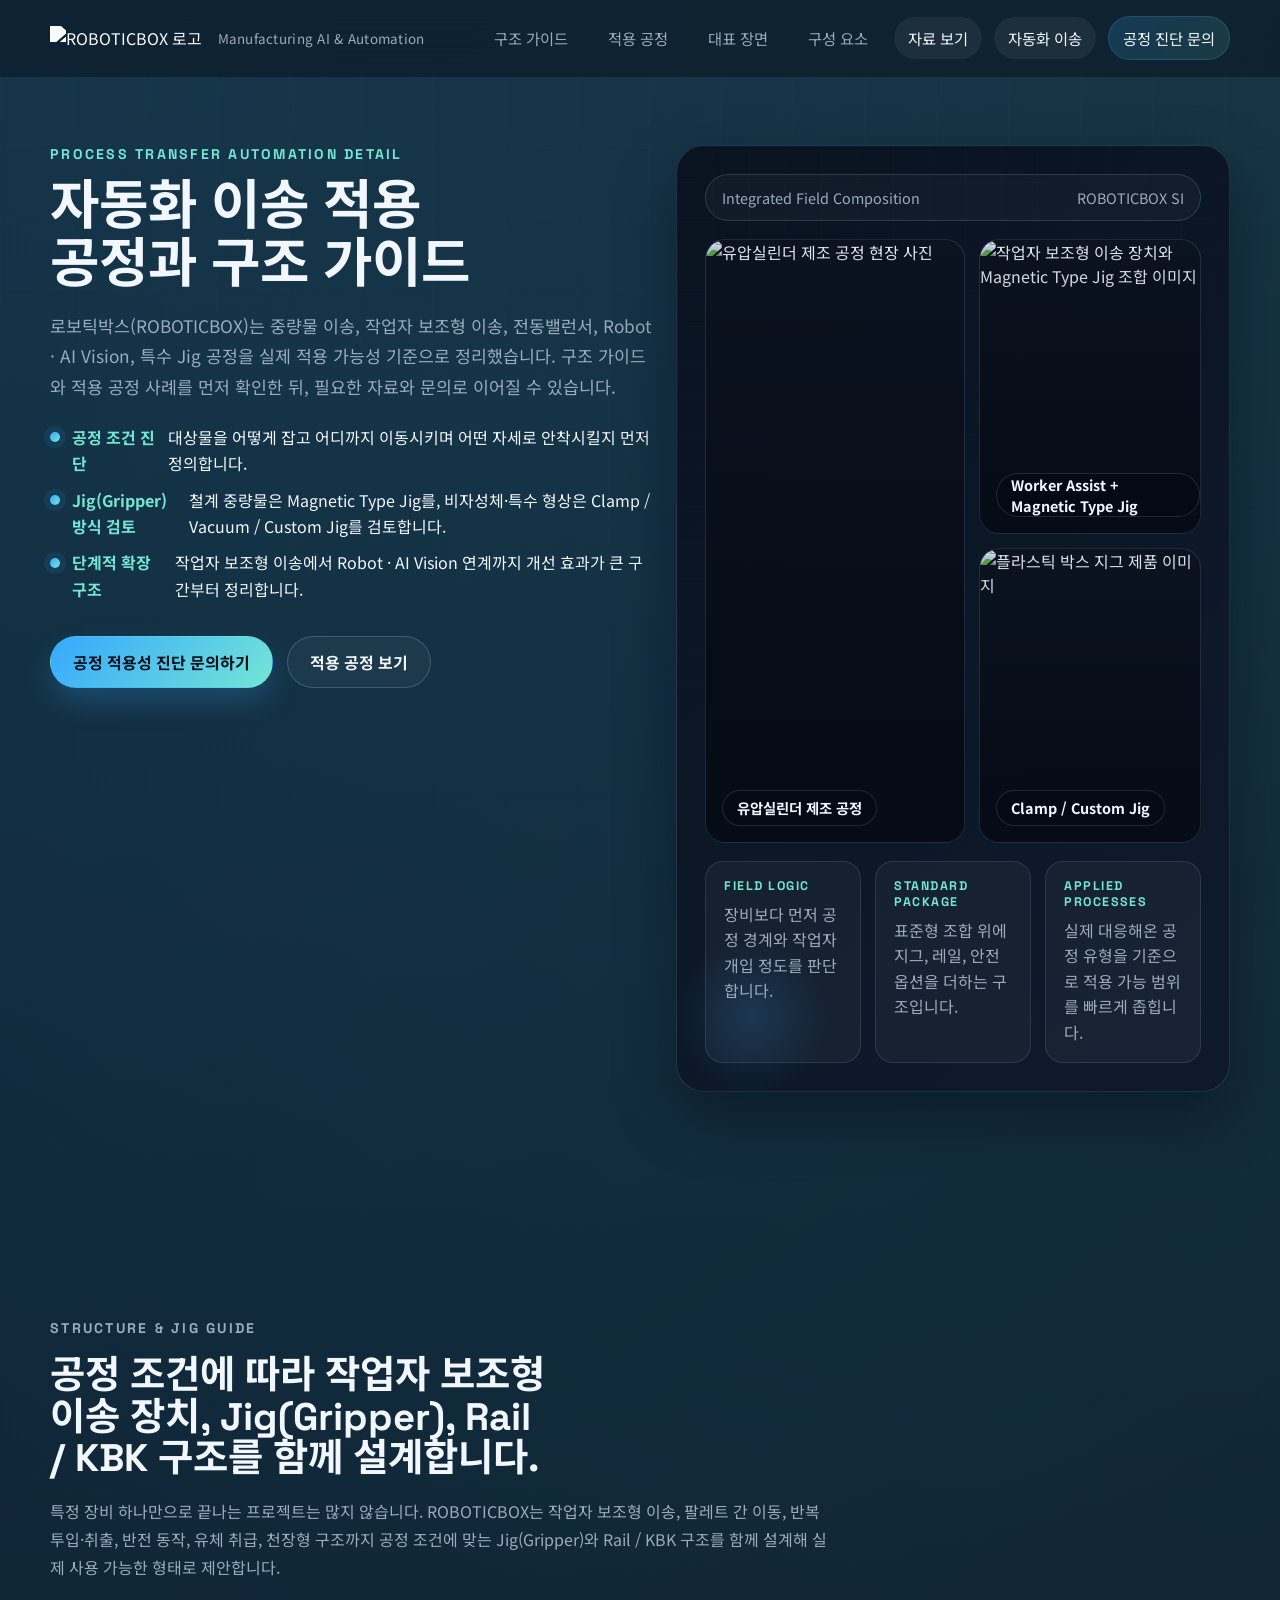
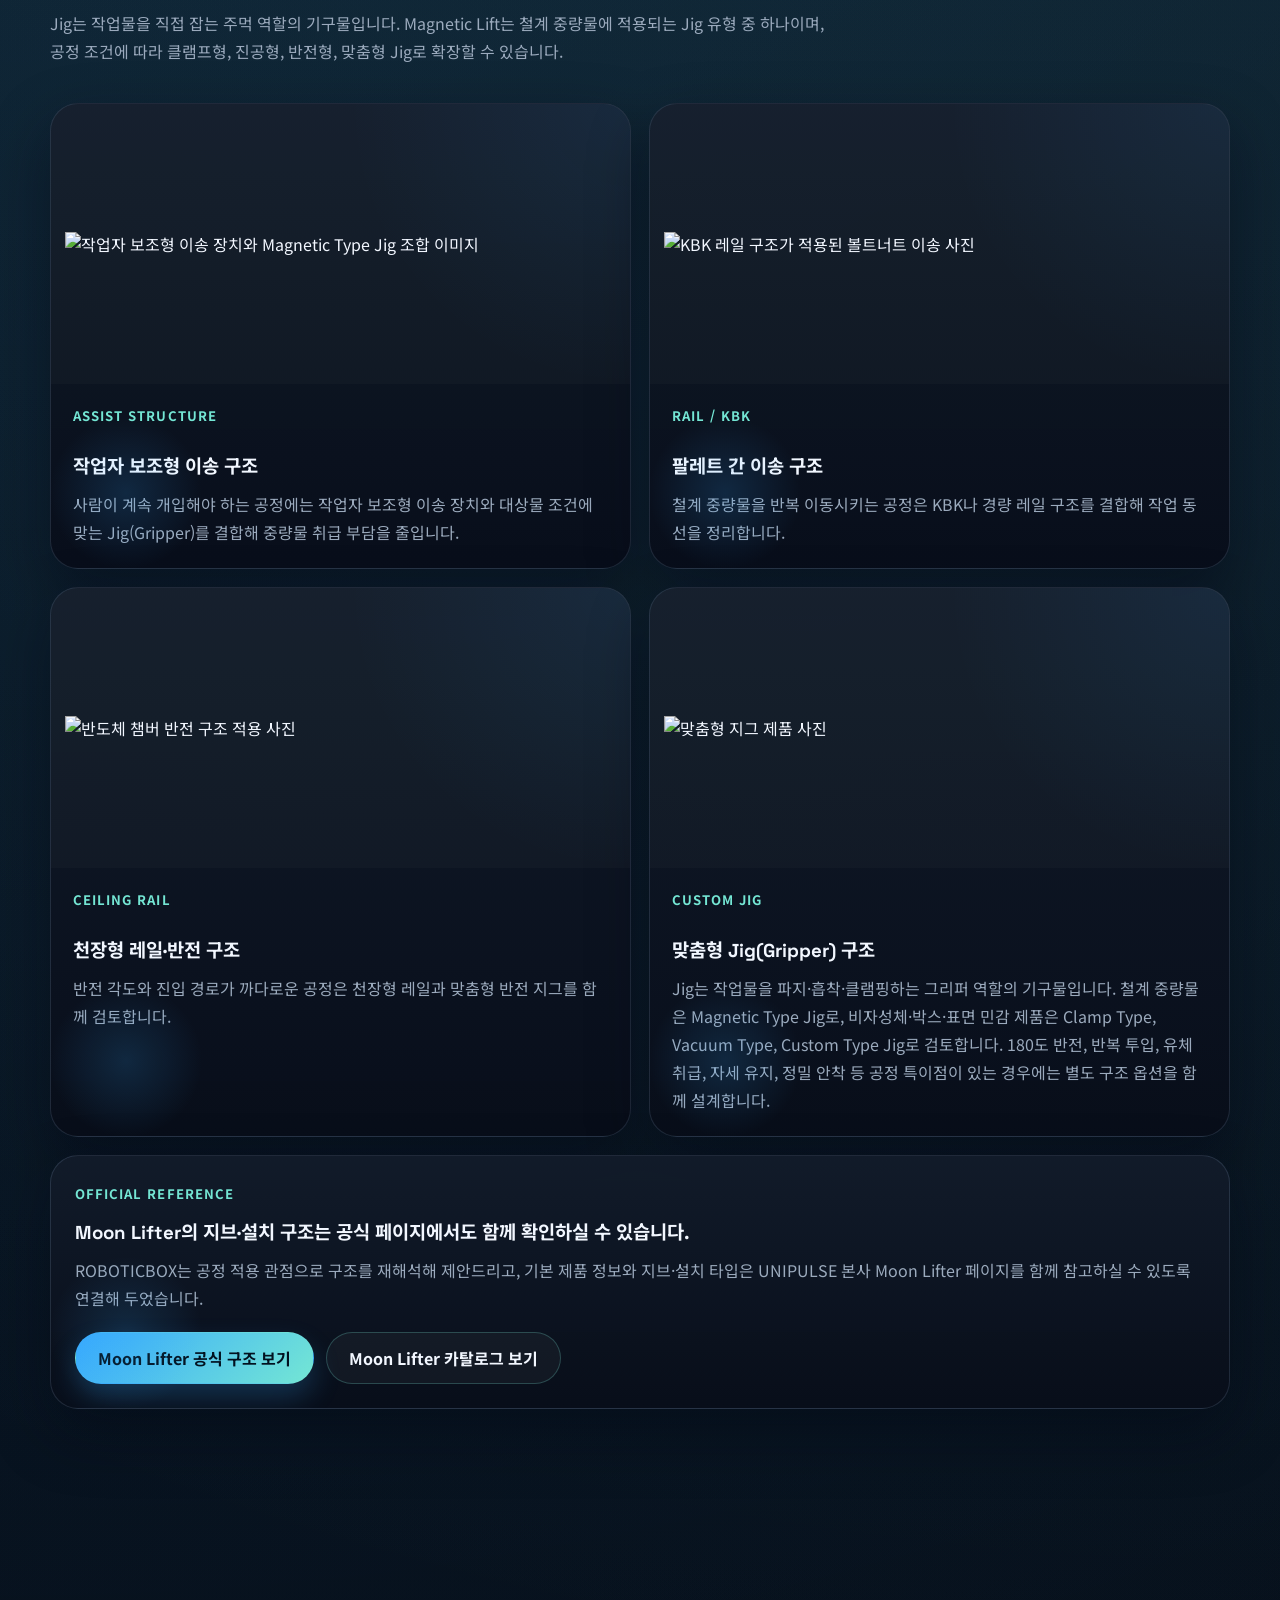
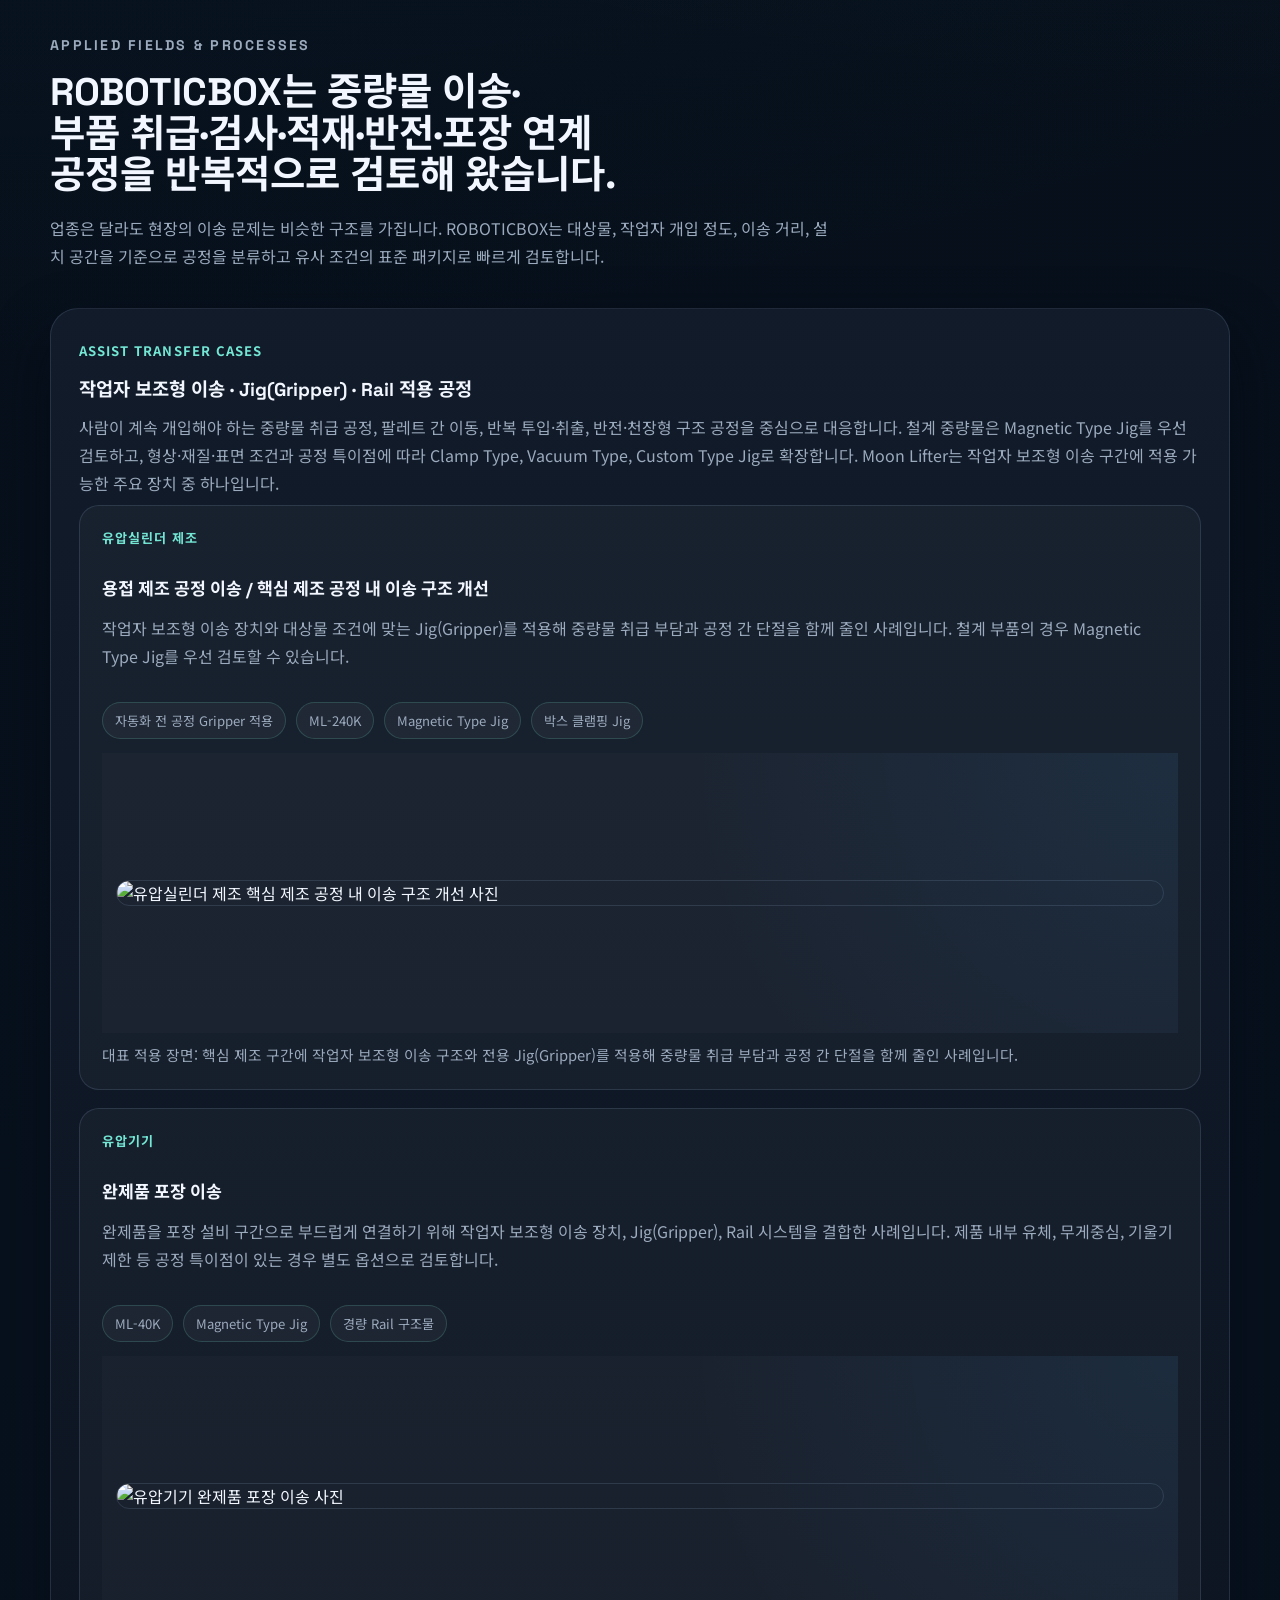
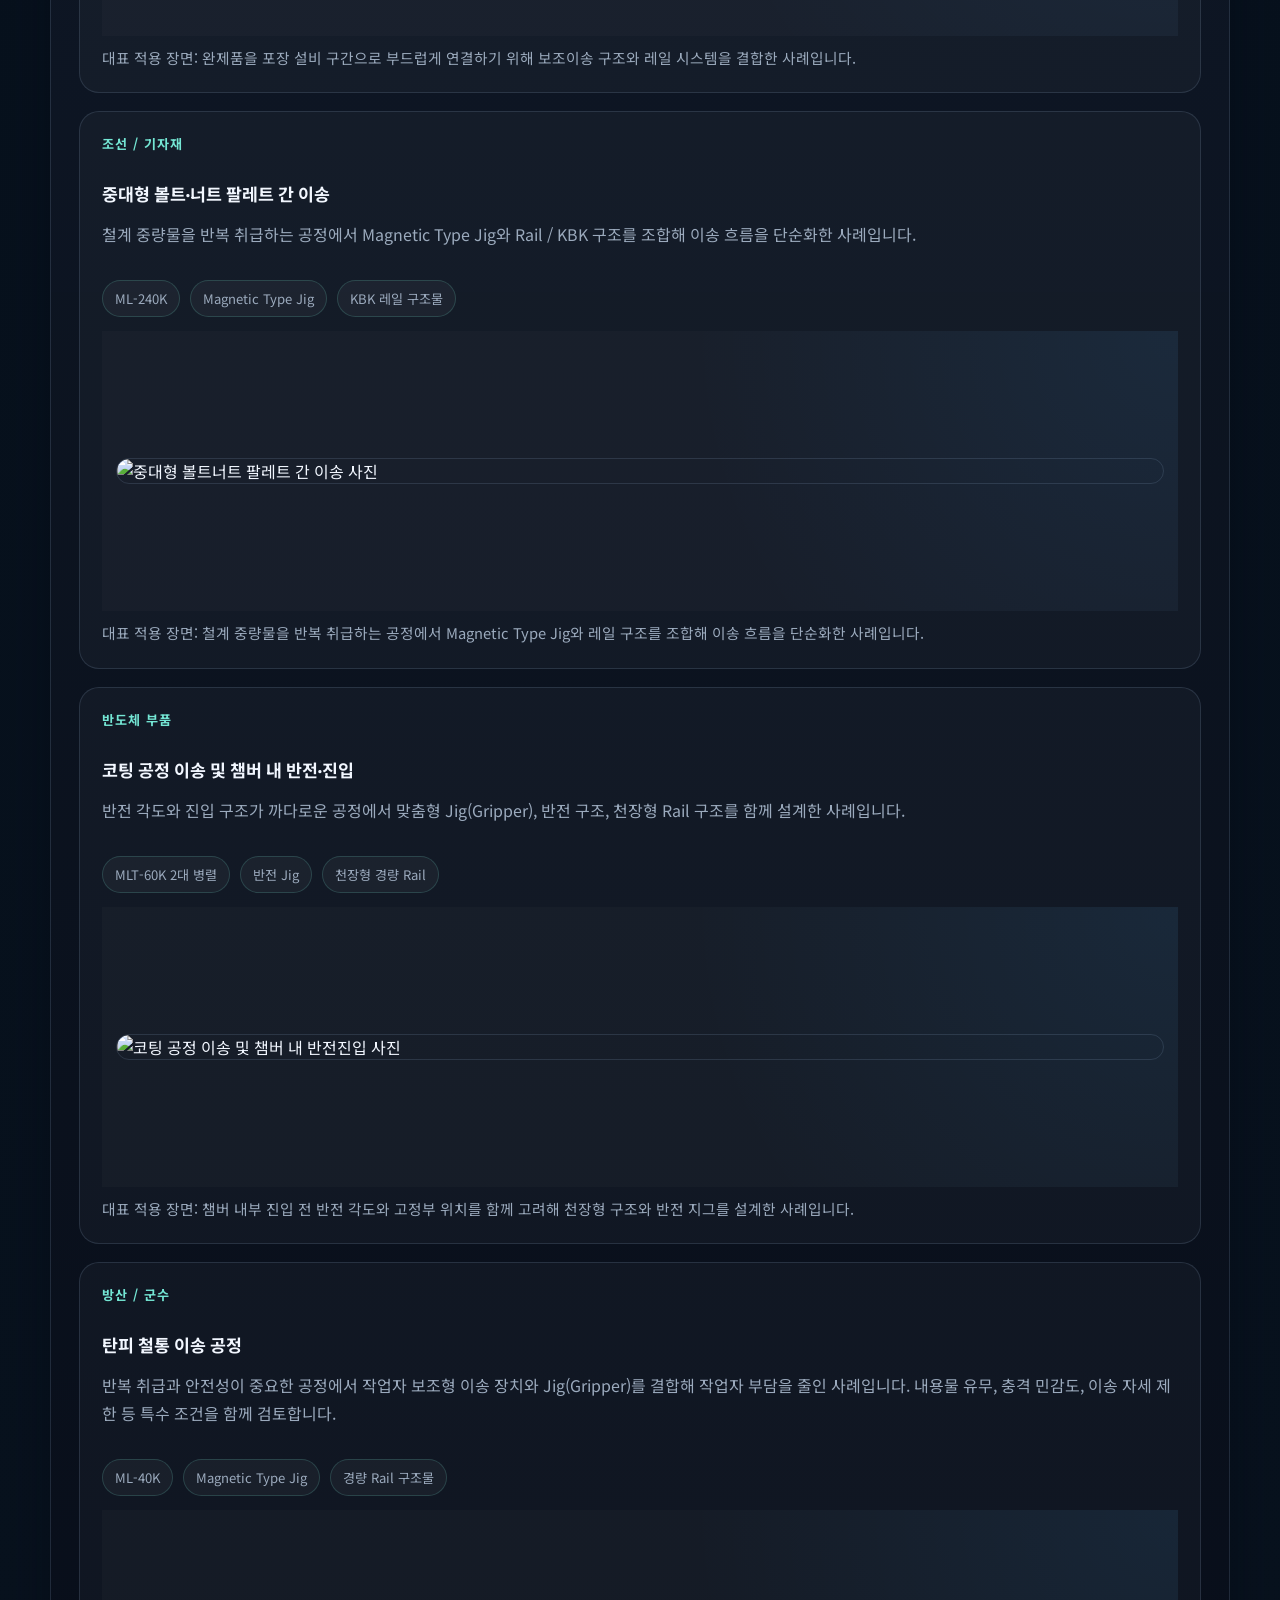
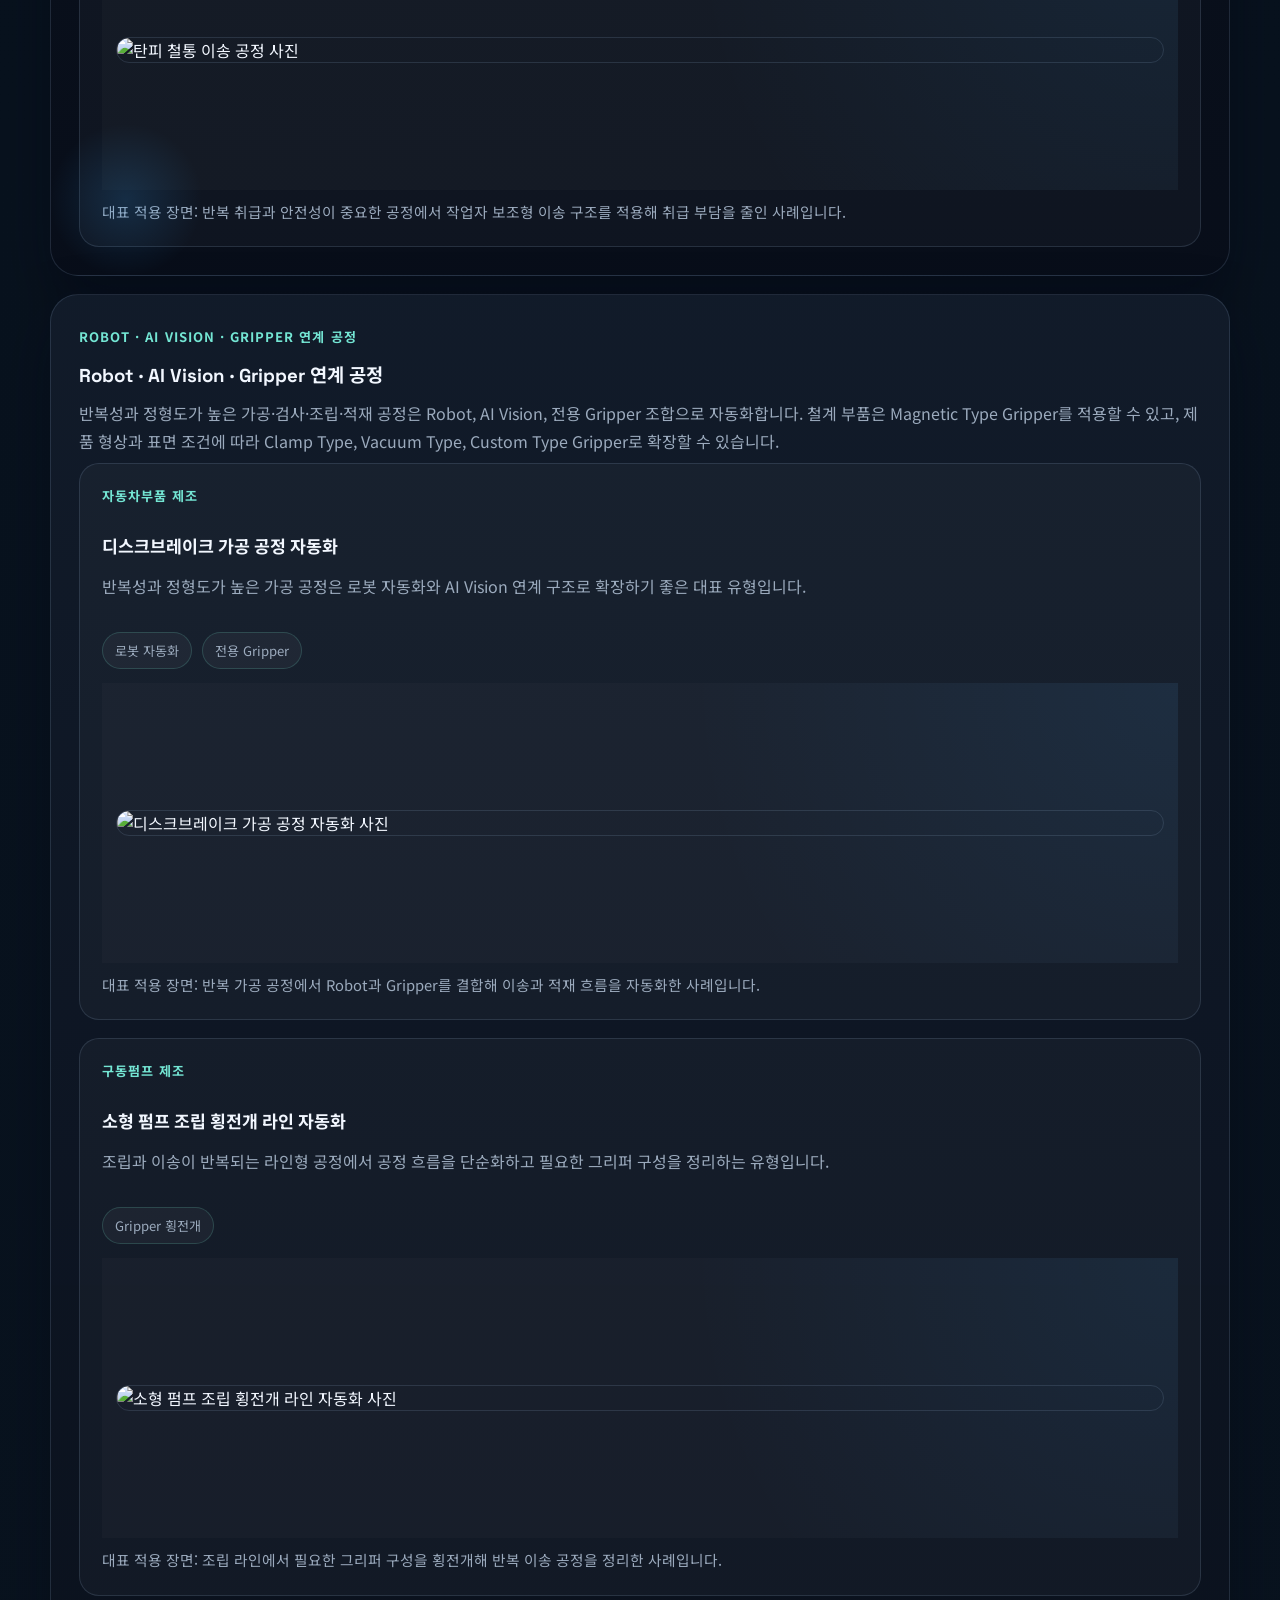
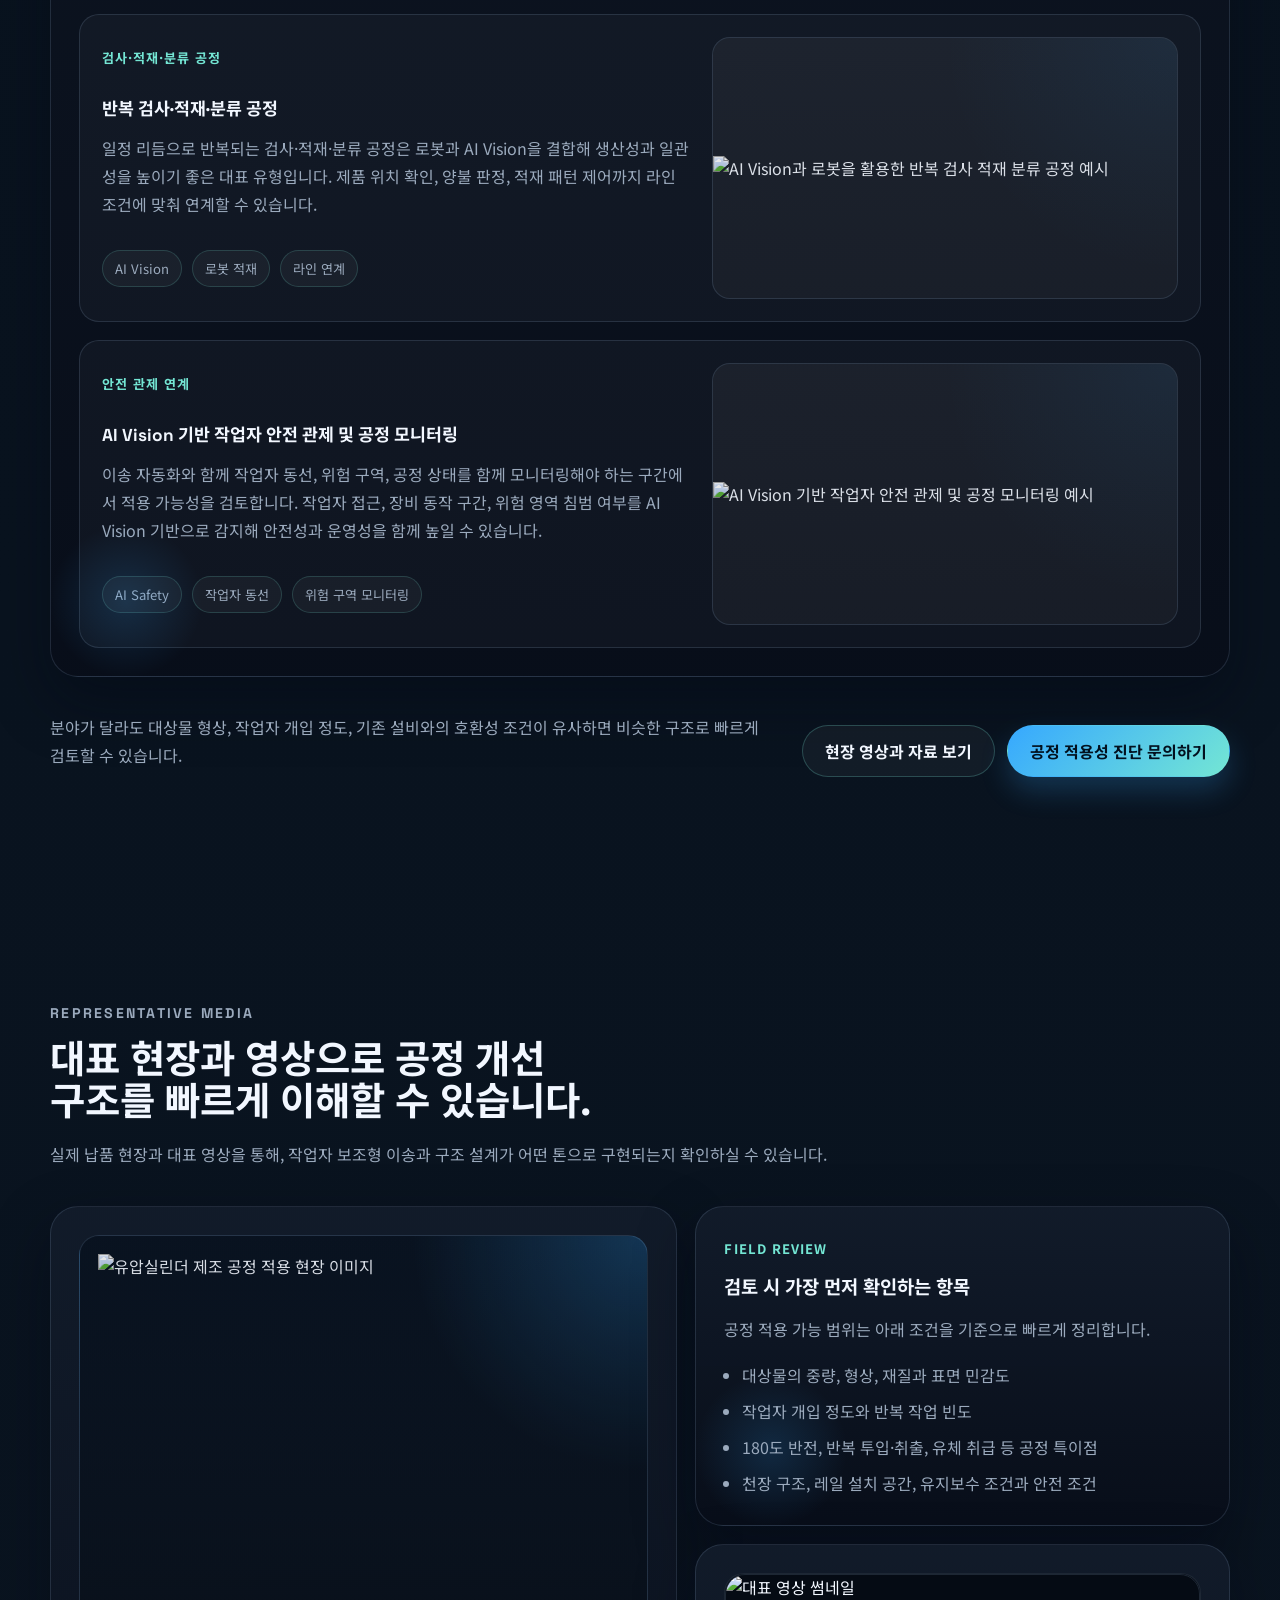
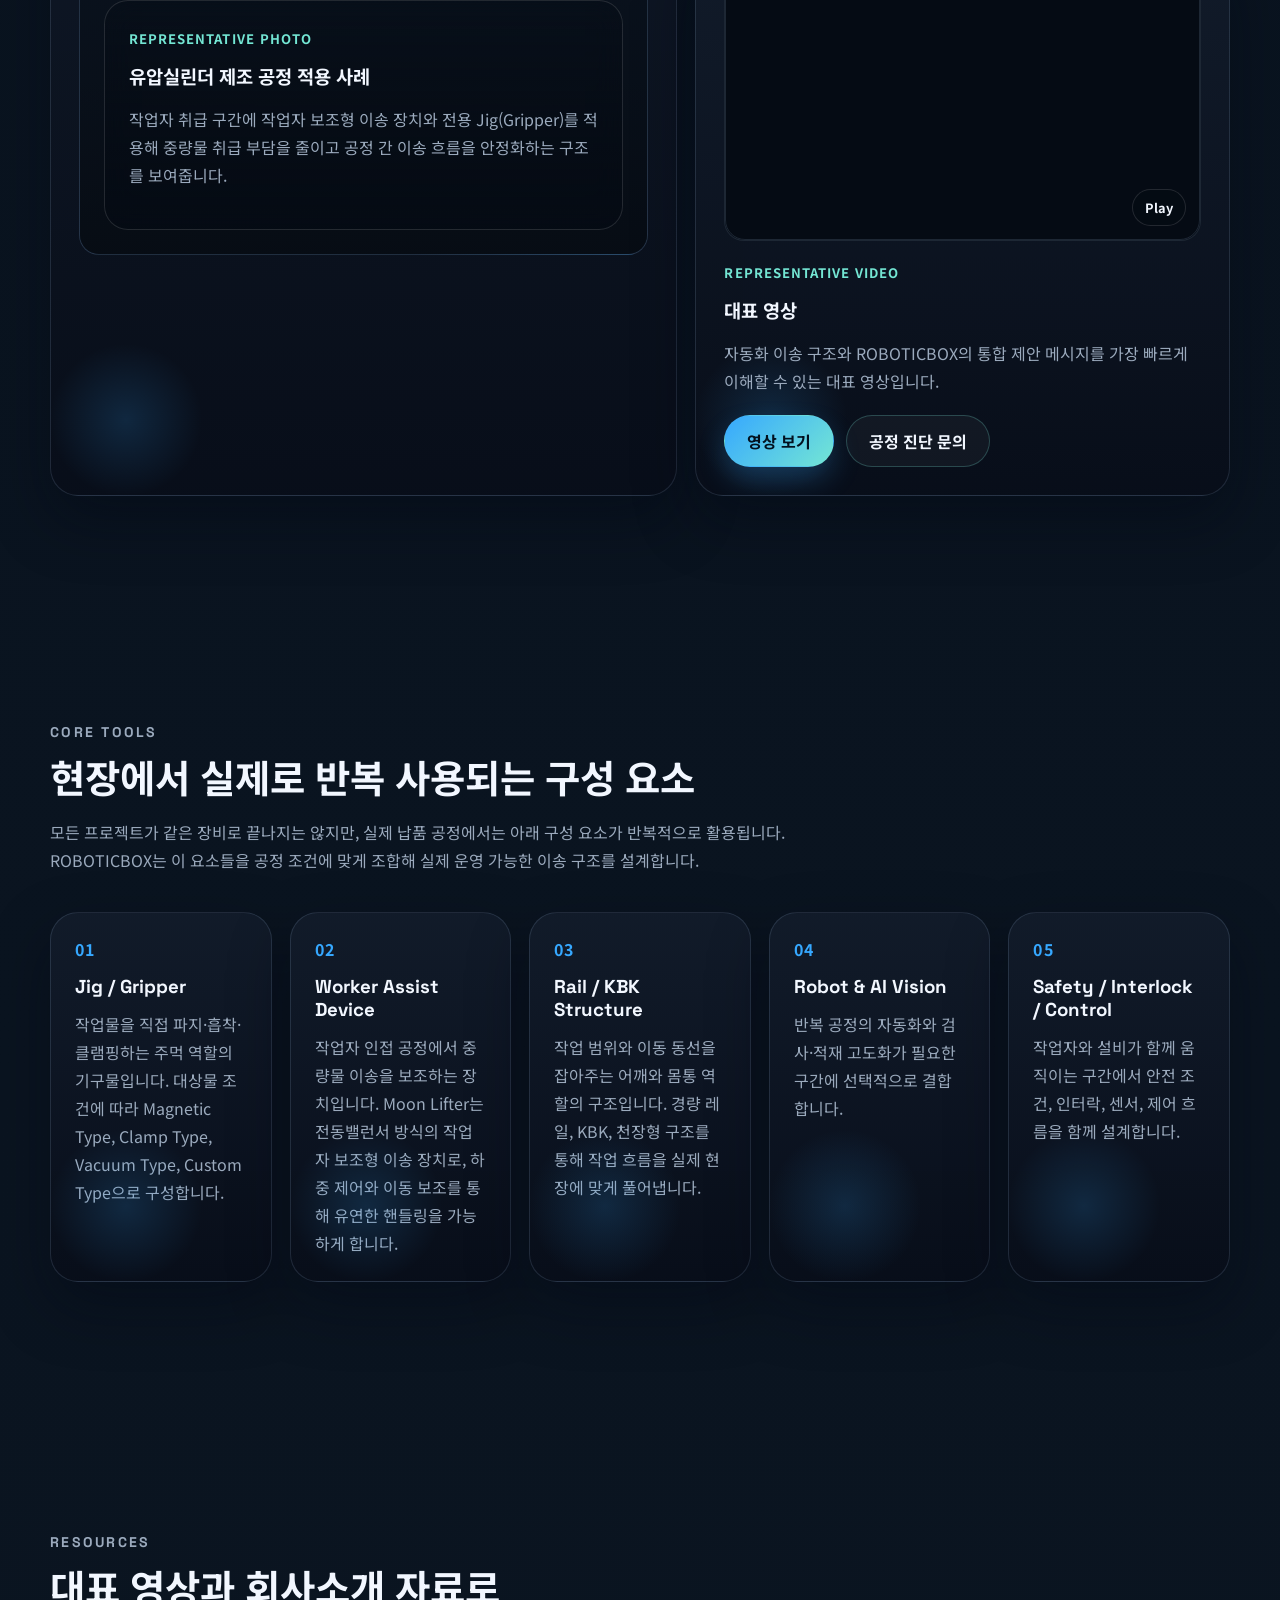
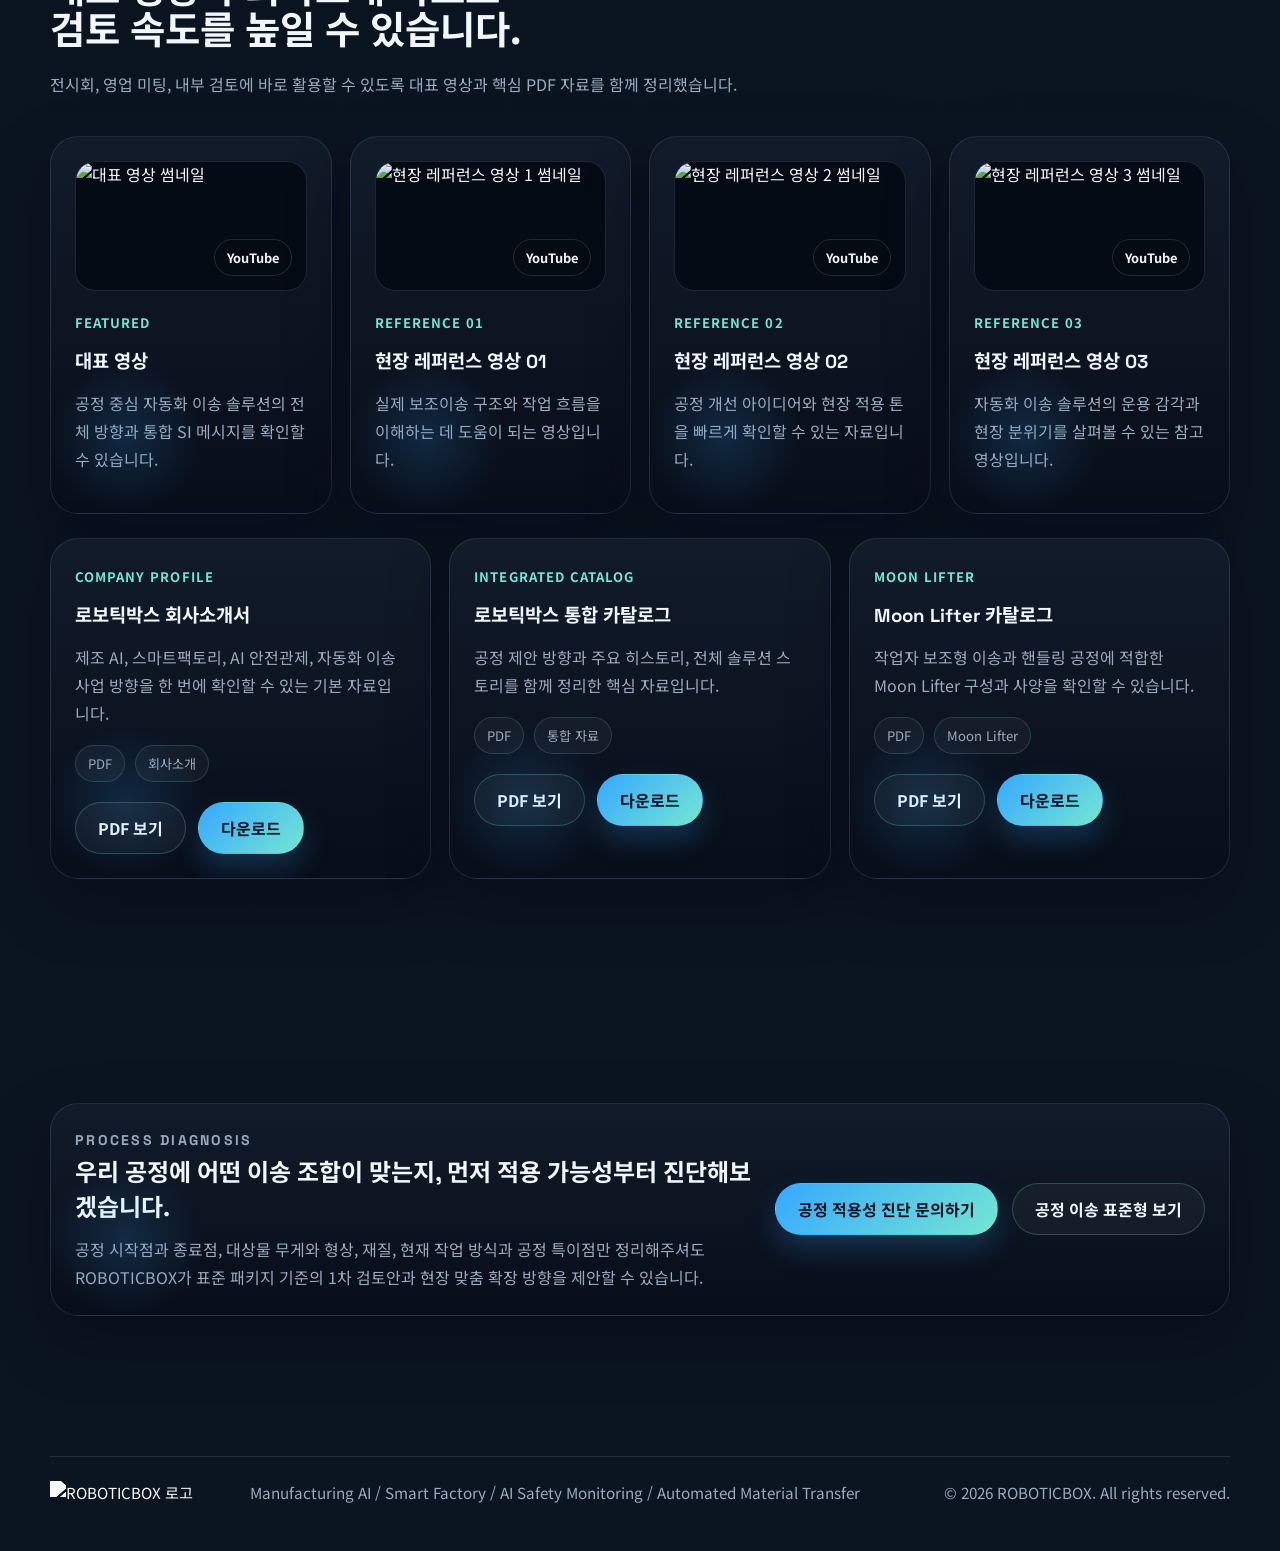
==== automation-logistics.html @ b83d1fc1 "Add files via upload" ====
﻿<!DOCTYPE html>
<html lang="ko">
<head>
  <meta charset="UTF-8">
  <meta name="viewport" content="width=device-width, initial-scale=1.0">
  <title>로보틱박스 자동화 이송 적용 공정 | 중량물 이송·전동밸런서·Jig</title>
  <meta
    name="description"
    content="중량물 취급, 포장 전후 이송, 팔레트 이동, 전동밸런서, Jig, Robot Vision 적용 공정을 정리했습니다."
  >
  <meta name="keywords" content="로보틱박스, ROBOTICBOX, 중량물 이송 자동화, 제조공정 이송 자동화, 작업자 보조형 이송, 전동밸런서, Moon Lifter, Jig, Gripper, Rail KBK, Robot Vision, 팔레트 이동, 포장 전후 이송">
  <meta name="robots" content="index,follow,max-image-preview:large">
  <meta name="naver-site-verification" content="4148f82d68b490d91d9e4d6e940d328bdb842723">
  <link rel="canonical" href="https://roboticbox-transfer.netlify.app/automation-logistics.html">
  <link rel="icon" href="assets/logos/roboticbox-logo.png" type="image/png">
  <link rel="apple-touch-icon" href="assets/logos/roboticbox-logo.png">
  <link rel="manifest" href="site.webmanifest">
  <meta property="og:locale" content="ko_KR">
  <meta property="og:type" content="article">
  <meta property="og:site_name" content="ROBOTICBOX">
  <meta property="og:title" content="로보틱박스 자동화 이송 적용 공정 | 중량물 이송·전동밸런서·Jig">
  <meta property="og:description" content="중량물 취급, 포장 전후 이송, 팔레트 이동, 전동밸런서, Jig, Robot Vision 적용 공정을 정리했습니다.">
  <meta property="og:url" content="https://roboticbox-transfer.netlify.app/automation-logistics.html">
  <meta property="og:image" content="https://roboticbox-transfer.netlify.app/assets/images/featured/wooyoung-hydraulic-5.jpg">
  <meta name="twitter:card" content="summary_large_image">
  <meta name="twitter:title" content="로보틱박스 자동화 이송 적용 공정 | 중량물 이송·전동밸런서·Jig">
  <meta name="twitter:description" content="중량물 취급, 포장 전후 이송, 팔레트 이동, 전동밸런서, Jig, Robot Vision 적용 공정을 정리했습니다.">
  <meta name="twitter:image" content="https://roboticbox-transfer.netlify.app/assets/images/featured/wooyoung-hydraulic-5.jpg">
  <script type="application/ld+json">
    {
      "@context": "https://schema.org",
      "@graph": [
        {
          "@type": "Organization",
          "@id": "https://roboticbox-transfer.netlify.app/#organization",
          "name": "ROBOTICBOX",
          "url": "https://roboticbox-transfer.netlify.app/",
          "logo": "https://roboticbox-transfer.netlify.app/assets/logos/roboticbox-logo.png"
        },
        {
          "@type": "Service",
          "@id": "https://roboticbox-transfer.netlify.app/automation-logistics.html#service",
          "name": "ROBOTICBOX 자동화 이송 솔루션",
          "serviceType": "제조공정 중량물·부품 이송 자동화 솔루션",
          "provider": {
            "@id": "https://roboticbox-transfer.netlify.app/#organization"
          },
          "areaServed": {
            "@type": "Country",
            "name": "Korea"
          },
          "description": "Jig(Gripper), 작업자 보조형 이송 장치, Rail / KBK, Robot, AI Vision을 공정 조건에 맞게 조합해 제조공정 이송 문제를 설계·구축하는 서비스"
        },
        {
          "@type": "WebPage",
          "@id": "https://roboticbox-transfer.netlify.app/automation-logistics.html#webpage",
          "url": "https://roboticbox-transfer.netlify.app/automation-logistics.html",
          "name": "제조공정 이송 자동화 솔루션 | ROBOTICBOX",
          "description": "공정 조건 검토, Jig/Gripper 구조 가이드, 적용 공정 사례, 자료를 확인할 수 있는 자동화 이송 솔루션 상세 페이지",
          "primaryImageOfPage": {
            "@type": "ImageObject",
            "url": "https://roboticbox-transfer.netlify.app/assets/images/featured/wooyoung-hydraulic-5.jpg"
          },
          "about": {
            "@id": "https://roboticbox-transfer.netlify.app/automation-logistics.html#service"
          },
          "inLanguage": "ko-KR"
        }
      ]
    }
  </script>
  <script>document.documentElement.classList.add('js-enabled');</script>
  <link rel="preconnect" href="https://fonts.googleapis.com">
  <link rel="preconnect" href="https://fonts.gstatic.com" crossorigin>
  <link href="https://fonts.googleapis.com/css2?family=Noto+Sans+KR:wght@400;500;700;800&family=Space+Grotesk:wght@500;700&display=swap" rel="stylesheet">
  <link rel="stylesheet" href="styles.css">
  <script src="script.js" defer></script>
</head>
<body data-page="automation">
  <header class="site-header" id="top">
    <div class="container header-inner">
      <a class="brand" href="index.html" aria-label="ROBOTICBOX 홈으로 이동">
        <img class="brand-logo" src="assets/logos/roboticbox-logo.png" alt="ROBOTICBOX 로고">
        <span class="brand-text">Manufacturing AI &amp; Automation</span>
      </a>
      <button class="nav-toggle" type="button" aria-expanded="false" aria-controls="site-nav">
        <span></span>
        <span></span>
        <span></span>
      </button>
      <nav class="site-nav" id="site-nav" aria-label="주요 메뉴">
        <a href="#guide">구조 가이드</a>
        <a href="#cases">적용 공정</a>
        <a href="#media">대표 장면</a>
        <a href="#modules">구성 요소</a>
        <a href="#resources">자료 보기</a>
        <a href="automation-logistics.html" data-page-link="automation">자동화 이송</a>
        <a href="contact.html" data-page-link="contact" class="nav-cta">공정 진단 문의</a>
      </nav>
    </div>
  </header>

  <main>
    <section class="section subpage-hero">
      <div class="container subpage-grid">
        <div class="subpage-copy automation-hero-copy reveal">
          <p class="eyebrow">PROCESS TRANSFER AUTOMATION DETAIL</p>
          <h1>자동화 이송 적용 공정과 구조 가이드</h1>
          <p class="hero-text">
            로보틱박스(ROBOTICBOX)는 중량물 이송, 작업자 보조형 이송, 전동밸런서, Robot · AI Vision, 특수 Jig 공정을 실제 적용 가능성 기준으로 정리했습니다.
            구조 가이드와 적용 공정 사례를 먼저 확인한 뒤, 필요한 자료와 문의로 이어질 수 있습니다.
          </p>
          <ul class="hero-bullet-list">
            <li><strong>공정 조건 진단</strong> 대상물을 어떻게 잡고 어디까지 이동시키며 어떤 자세로 안착시킬지 먼저 정의합니다.</li>
            <li><strong>Jig(Gripper) 방식 검토</strong> 철계 중량물은 Magnetic Type Jig를, 비자성체·특수 형상은 Clamp / Vacuum / Custom Jig를 검토합니다.</li>
            <li><strong>단계적 확장 구조</strong> 작업자 보조형 이송에서 Robot · AI Vision 연계까지 개선 효과가 큰 구간부터 정리합니다.</li>
          </ul>
          <div class="hero-actions">
            <a class="button primary" href="contact.html">공정 적용성 진단 문의하기</a>
            <a class="button secondary" href="#cases">적용 공정 보기</a>
          </div>
        </div>

        <div class="subpage-visual reveal">
          <div class="subpage-panel image-panel">
            <div class="visual-topline">
              <span>Integrated Field Composition</span>
              <span>ROBOTICBOX SI</span>
            </div>
            <div class="visual-mosaic automation-mosaic">
              <article class="visual-photo-card visual-photo-card-wide">
                <picture>
                  <source srcset="assets/images/optimized/hero-hydraulic-1600.webp" type="image/webp">
                  <img src="assets/images/featured/wooyoung-hydraulic-5.jpg" alt="유압실린더 제조 공정 현장 사진" width="1600" height="2133" loading="eager" decoding="async" fetchpriority="high">
                </picture>
                <div class="photo-chip">유압실린더 제조 공정</div>
              </article>
              <article class="visual-photo-card">
                <picture>
                  <source srcset="assets/images/optimized/hero-magnetic-jig-900.webp" type="image/webp">
                  <img src="assets/images/featured/product-magnetic-with-moonlifter.png" alt="작업자 보조형 이송 장치와 Magnetic Type Jig 조합 이미지" width="1000" height="1232" loading="eager" decoding="async">
                </picture>
                <div class="photo-chip">Worker Assist + Magnetic Type Jig</div>
              </article>
              <article class="visual-photo-card">
                <picture>
                  <source srcset="assets/images/optimized/hero-plastic-jig-900.webp" type="image/webp">
                  <img src="assets/images/featured/product-plastic-box-jig.jpg" alt="플라스틱 박스 지그 제품 이미지" width="1000" height="1333" loading="eager" decoding="async">
                </picture>
                <div class="photo-chip">Clamp / Custom Jig</div>
              </article>
            </div>
            <div class="insight-grid">
              <article class="insight-card">
                <span>Field Logic</span>
                <p>장비보다 먼저 공정 경계와 작업자 개입 정도를 판단합니다.</p>
              </article>
              <article class="insight-card">
                <span>Standard Package</span>
                <p>표준형 조합 위에 지그, 레일, 안전 옵션을 더하는 구조입니다.</p>
              </article>
              <article class="insight-card">
                <span>Applied Processes</span>
                <p>실제 대응해온 공정 유형을 기준으로 적용 가능 범위를 빠르게 좁힙니다.</p>
              </article>
            </div>
          </div>
        </div>
      </div>
    </section>

    <section class="section" id="guide">
      <div class="container">
        <div class="section-heading reveal">
          <p class="eyebrow">Structure &amp; Jig Guide</p>
          <h2>공정 조건에 따라 작업자 보조형 이송 장치, Jig(Gripper), Rail / KBK 구조를 함께 설계합니다.</h2>
          <p>
            특정 장비 하나만으로 끝나는 프로젝트는 많지 않습니다.
            ROBOTICBOX는 작업자 보조형 이송, 팔레트 간 이동, 반복 투입·취출, 반전 동작, 유체 취급, 천장형 구조까지 공정 조건에 맞는 Jig(Gripper)와 Rail / KBK 구조를 함께 설계해 실제 사용 가능한 형태로 제안합니다.
            <br><br>
            Jig는 작업물을 직접 잡는 주먹 역할의 기구물입니다. Magnetic Lift는 철계 중량물에 적용되는 Jig 유형 중 하나이며, 공정 조건에 따라 클램프형, 진공형, 반전형, 맞춤형 Jig로 확장할 수 있습니다.
          </p>
        </div>

        <div class="guide-grid">
          <article class="gallery-card guide-card reveal">
            <picture>
              <source srcset="assets/images/optimized/hero-magnetic-jig-900.webp" type="image/webp">
              <img class="gallery-image" src="assets/images/featured/product-magnetic-with-moonlifter.png" alt="작업자 보조형 이송 장치와 Magnetic Type Jig 조합 이미지" width="1000" height="1232" loading="lazy" decoding="async">
            </picture>
            <div class="gallery-copy">
              <span class="card-tag">Assist Structure</span>
              <h3>작업자 보조형 이송 구조</h3>
              <p>사람이 계속 개입해야 하는 공정에는 작업자 보조형 이송 장치와 대상물 조건에 맞는 Jig(Gripper)를 결합해 중량물 취급 부담을 줄입니다.</p>
            </div>
          </article>
          <article class="gallery-card guide-card reveal">
            <picture>
              <source srcset="assets/images/optimized/guide-bolt-pallet-900.webp" type="image/webp">
              <img class="gallery-image" src="assets/images/refferences/대표 사진/중대형 볼트너트 팔레트 간 이송.jpg" alt="KBK 레일 구조가 적용된 볼트너트 이송 사진" width="1100" height="825" loading="lazy" decoding="async">
            </picture>
            <div class="gallery-copy">
              <span class="card-tag">Rail / KBK</span>
              <h3>팔레트 간 이송 구조</h3>
              <p>철계 중량물을 반복 이동시키는 공정은 KBK나 경량 레일 구조를 결합해 작업 동선을 정리합니다.</p>
            </div>
          </article>
          <article class="gallery-card guide-card reveal">
            <picture>
              <source srcset="assets/images/optimized/guide-semiconductor-inversion-900.webp" type="image/webp">
              <img class="gallery-image" src="assets/images/refferences/대표 사진/코팅 공정 이송 및 챔버 내 반전진입.jpg" alt="반도체 챔버 반전 구조 적용 사진" width="1000" height="1333" loading="lazy" decoding="async">
            </picture>
            <div class="gallery-copy">
              <span class="card-tag">Ceiling Rail</span>
              <h3>천장형 레일·반전 구조</h3>
              <p>반전 각도와 진입 경로가 까다로운 공정은 천장형 레일과 맞춤형 반전 지그를 함께 검토합니다.</p>
            </div>
          </article>
          <article class="gallery-card guide-card reveal">
            <picture>
              <source srcset="assets/images/optimized/guide-plastic-box-jig-900.webp" type="image/webp">
              <img class="gallery-image" src="assets/images/products/플라스틱 박스용 지그.jpg" alt="맞춤형 지그 제품 사진" width="1000" height="1333" loading="lazy" decoding="async">
            </picture>
            <div class="gallery-copy">
              <span class="card-tag">Custom Jig</span>
              <h3>맞춤형 Jig(Gripper) 구조</h3>
              <p>Jig는 작업물을 파지·흡착·클램핑하는 그리퍼 역할의 기구물입니다. 철계 중량물은 Magnetic Type Jig로, 비자성체·박스·표면 민감 제품은 Clamp Type, Vacuum Type, Custom Type Jig로 검토합니다. 180도 반전, 반복 투입, 유체 취급, 자세 유지, 정밀 안착 등 공정 특이점이 있는 경우에는 별도 구조 옵션을 함께 설계합니다.</p>
            </div>
          </article>
        </div>

        <article class="feature-card guide-link-card reveal">
          <span class="card-tag">Official Reference</span>
          <h3>Moon Lifter의 지브·설치 구조는 공식 페이지에서도 함께 확인하실 수 있습니다.</h3>
          <p>
            ROBOTICBOX는 공정 적용 관점으로 구조를 재해석해 제안드리고, 기본 제품 정보와 지브·설치 타입은
            UNIPULSE 본사 Moon Lifter 페이지를 함께 참고하실 수 있도록 연결해 두었습니다.
          </p>
          <div class="resource-actions">
            <a class="button primary" href="https://www.robotec.tokyo/moonlifter/jig.php" target="_blank" rel="noopener noreferrer">Moon Lifter 공식 구조 보기</a>
            <a class="button secondary" href="assets/catalogs/moonlifter-catalog-kr.pdf" target="_blank" rel="noopener noreferrer">Moon Lifter 카탈로그 보기</a>
          </div>
        </article>
      </div>
    </section>

    <section class="section" id="cases">
      <div class="container">
        <div class="section-heading reveal">
          <p class="eyebrow">Applied Fields &amp; Processes</p>
          <h2>ROBOTICBOX는 중량물 이송·부품 취급·검사·적재·반전·포장 연계 공정을 반복적으로 검토해 왔습니다.</h2>
          <p>
            업종은 달라도 현장의 이송 문제는 비슷한 구조를 가집니다.
            ROBOTICBOX는 대상물, 작업자 개입 정도, 이송 거리, 설치 공간을 기준으로 공정을 분류하고 유사 조건의 표준 패키지로 빠르게 검토합니다.
          </p>
        </div>

        <div class="case-group-grid">
          <article class="feature-card case-group-card reveal">
            <span class="card-tag">Assist Transfer Cases</span>
            <h3>작업자 보조형 이송 · Jig(Gripper) · Rail 적용 공정</h3>
            <p>사람이 계속 개입해야 하는 중량물 취급 공정, 팔레트 간 이동, 반복 투입·취출, 반전·천장형 구조 공정을 중심으로 대응합니다. 철계 중량물은 Magnetic Type Jig를 우선 검토하고, 형상·재질·표면 조건과 공정 특이점에 따라 Clamp Type, Vacuum Type, Custom Type Jig로 확장합니다. Moon Lifter는 작업자 보조형 이송 구간에 적용 가능한 주요 장치 중 하나입니다.</p>

            <div class="case-stack">
              <article class="case-story-card">
                <span class="card-tag">유압실린더 제조</span>
                <h4>용접 제조 공정 이송 / 핵심 제조 공정 내 이송 구조 개선</h4>
                <p>작업자 보조형 이송 장치와 대상물 조건에 맞는 Jig(Gripper)를 적용해 중량물 취급 부담과 공정 간 단절을 함께 줄인 사례입니다. 철계 부품의 경우 Magnetic Type Jig를 우선 검토할 수 있습니다.</p>
                <div class="catalog-meta">
                  <span>자동화 전 공정 Gripper 적용</span>
                  <span>ML-240K</span>
                  <span>Magnetic Type Jig</span>
                  <span>박스 클램핑 Jig</span>
                </div>
                <figure class="case-figure">
                  <picture>
                    <source srcset="assets/images/optimized/case-hydraulic-transfer-900.webp" type="image/webp">
                    <img src="assets/images/refferences/대표 사진/유압실린더 제조 핵심 제조 공정 내 이송 구조 개선.jpg" alt="유압실린더 제조 핵심 제조 공정 내 이송 구조 개선 사진" width="1100" height="1467" loading="lazy" decoding="async">
                  </picture>
                  <figcaption>대표 적용 장면: 핵심 제조 구간에 작업자 보조형 이송 구조와 전용 Jig(Gripper)를 적용해 중량물 취급 부담과 공정 간 단절을 함께 줄인 사례입니다.</figcaption>
                </figure>
              </article>

              <article class="case-story-card">
                <span class="card-tag">유압기기</span>
                <h4>완제품 포장 이송</h4>
                <p>완제품을 포장 설비 구간으로 부드럽게 연결하기 위해 작업자 보조형 이송 장치, Jig(Gripper), Rail 시스템을 결합한 사례입니다. 제품 내부 유체, 무게중심, 기울기 제한 등 공정 특이점이 있는 경우 별도 옵션으로 검토합니다.</p>
                <div class="catalog-meta">
                  <span>ML-40K</span>
                  <span>Magnetic Type Jig</span>
                  <span>경량 Rail 구조물</span>
                </div>
                <figure class="case-figure">
                  <picture>
                    <source srcset="assets/images/optimized/case-hydraulic-packaging-900.webp" type="image/webp">
                    <img src="assets/images/refferences/대표 사진/유압기기 완제품 포장 이송.jpg" alt="유압기기 완제품 포장 이송 사진" width="1100" height="825" loading="lazy" decoding="async">
                  </picture>
                  <figcaption>대표 적용 장면: 완제품을 포장 설비 구간으로 부드럽게 연결하기 위해 보조이송 구조와 레일 시스템을 결합한 사례입니다.</figcaption>
                </figure>
              </article>

              <article class="case-story-card">
                <span class="card-tag">조선 / 기자재</span>
                <h4>중대형 볼트·너트 팔레트 간 이송</h4>
                <p>철계 중량물을 반복 취급하는 공정에서 Magnetic Type Jig와 Rail / KBK 구조를 조합해 이송 흐름을 단순화한 사례입니다.</p>
                <div class="catalog-meta">
                  <span>ML-240K</span>
                  <span>Magnetic Type Jig</span>
                  <span>KBK 레일 구조물</span>
                </div>
                <figure class="case-figure">
                  <picture>
                    <source srcset="assets/images/optimized/guide-bolt-pallet-900.webp" type="image/webp">
                    <img src="assets/images/refferences/대표 사진/중대형 볼트너트 팔레트 간 이송.jpg" alt="중대형 볼트너트 팔레트 간 이송 사진" width="1100" height="825" loading="lazy" decoding="async">
                  </picture>
                  <figcaption>대표 적용 장면: 철계 중량물을 반복 취급하는 공정에서 Magnetic Type Jig와 레일 구조를 조합해 이송 흐름을 단순화한 사례입니다.</figcaption>
                </figure>
              </article>

              <article class="case-story-card">
                <span class="card-tag">반도체 부품</span>
                <h4>코팅 공정 이송 및 챔버 내 반전·진입</h4>
                <p>반전 각도와 진입 구조가 까다로운 공정에서 맞춤형 Jig(Gripper), 반전 구조, 천장형 Rail 구조를 함께 설계한 사례입니다.</p>
                <div class="catalog-meta">
                  <span>MLT-60K 2대 병렬</span>
                  <span>반전 Jig</span>
                  <span>천장형 경량 Rail</span>
                </div>
                <figure class="case-figure">
                  <picture>
                    <source srcset="assets/images/optimized/guide-semiconductor-inversion-900.webp" type="image/webp">
                    <img src="assets/images/refferences/대표 사진/코팅 공정 이송 및 챔버 내 반전진입.jpg" alt="코팅 공정 이송 및 챔버 내 반전진입 사진" width="1000" height="1333" loading="lazy" decoding="async">
                  </picture>
                  <figcaption>대표 적용 장면: 챔버 내부 진입 전 반전 각도와 고정부 위치를 함께 고려해 천장형 구조와 반전 지그를 설계한 사례입니다.</figcaption>
                </figure>
              </article>

              <article class="case-story-card">
                <span class="card-tag">방산 / 군수</span>
                <h4>탄피 철통 이송 공정</h4>
                <p>반복 취급과 안전성이 중요한 공정에서 작업자 보조형 이송 장치와 Jig(Gripper)를 결합해 작업자 부담을 줄인 사례입니다. 내용물 유무, 충격 민감도, 이송 자세 제한 등 특수 조건을 함께 검토합니다.</p>
                <div class="catalog-meta">
                  <span>ML-40K</span>
                  <span>Magnetic Type Jig</span>
                  <span>경량 Rail 구조물</span>
                </div>
                <figure class="case-figure">
                  <picture>
                    <source srcset="assets/images/optimized/case-shell-case-transfer-900.webp" type="image/webp">
                    <img src="assets/images/refferences/대표 사진/탄피 철통 이송 공정.png" alt="탄피 철통 이송 공정 사진" width="1080" height="1920" loading="lazy" decoding="async">
                  </picture>
                  <figcaption>대표 적용 장면: 반복 취급과 안전성이 중요한 공정에서 작업자 보조형 이송 구조를 적용해 취급 부담을 줄인 사례입니다.</figcaption>
                </figure>
              </article>
            </div>
          </article>

          <article class="feature-card case-group-card reveal">
            <span class="card-tag">Robot · AI Vision · Gripper 연계 공정</span>
            <h3>Robot · AI Vision · Gripper 연계 공정</h3>
            <p>반복성과 정형도가 높은 가공·검사·조립·적재 공정은 Robot, AI Vision, 전용 Gripper 조합으로 자동화합니다. 철계 부품은 Magnetic Type Gripper를 적용할 수 있고, 제품 형상과 표면 조건에 따라 Clamp Type, Vacuum Type, Custom Type Gripper로 확장할 수 있습니다.</p>

            <div class="case-stack">
              <article class="case-story-card">
                <span class="card-tag">자동차부품 제조</span>
                <h4>디스크브레이크 가공 공정 자동화</h4>
                <p>반복성과 정형도가 높은 가공 공정은 로봇 자동화와 AI Vision 연계 구조로 확장하기 좋은 대표 유형입니다.</p>
                <div class="catalog-meta">
                  <span>로봇 자동화</span>
                  <span>전용 Gripper</span>
                </div>
                <figure class="case-figure">
                  <picture>
                    <source srcset="assets/images/optimized/case-disk-brake-900.webp" type="image/webp">
                    <img src="assets/images/refferences/대표 사진/디스크브레이크 가공 공정 자동화.png" alt="디스크브레이크 가공 공정 자동화 사진" width="1080" height="1920" loading="lazy" decoding="async">
                  </picture>
                  <figcaption>대표 적용 장면: 반복 가공 공정에서 Robot과 Gripper를 결합해 이송과 적재 흐름을 자동화한 사례입니다.</figcaption>
                </figure>
              </article>

              <article class="case-story-card">
                <span class="card-tag">구동펌프 제조</span>
                <h4>소형 펌프 조립 횡전개 라인 자동화</h4>
                <p>조립과 이송이 반복되는 라인형 공정에서 공정 흐름을 단순화하고 필요한 그리퍼 구성을 정리하는 유형입니다.</p>
                <div class="catalog-meta">
                  <span>Gripper 횡전개</span>
                </div>
                <figure class="case-figure">
                  <picture>
                    <source srcset="assets/images/optimized/case-small-pump-900.webp" type="image/webp">
                    <img src="assets/images/refferences/대표 사진/소형 펌프 조립.png" alt="소형 펌프 조립 횡전개 라인 자동화 사진" width="1100" height="619" loading="lazy" decoding="async">
                  </picture>
                  <figcaption>대표 적용 장면: 조립 라인에서 필요한 그리퍼 구성을 횡전개해 반복 이송 공정을 정리한 사례입니다.</figcaption>
                </figure>
              </article>
              <article class="case-story-card case-story-card-media">
                <div class="case-story-layout">
                  <div class="case-story-content">
                    <span class="card-tag">검사·적재·분류 공정</span>
                    <h4>반복 검사·적재·분류 공정</h4>
                    <p>일정 리듬으로 반복되는 검사·적재·분류 공정은 로봇과 AI Vision을 결합해 생산성과 일관성을 높이기 좋은 대표 유형입니다. 제품 위치 확인, 양불 판정, 적재 패턴 제어까지 라인 조건에 맞춰 연계할 수 있습니다.</p>
                    <div class="catalog-meta">
                      <span>AI Vision</span>
                      <span>로봇 적재</span>
                      <span>라인 연계</span>
                    </div>
                  </div>
                  <figure class="case-story-figure-inline">
                    <picture>
                      <source srcset="assets/images/optimized/case-ai-vision-loading-900.webp" type="image/webp">
                      <img src="assets/images/refferences/ai 비전 검사 로봇 적재 공정 (2).png" alt="AI Vision과 로봇을 활용한 반복 검사 적재 분류 공정 예시" width="1100" height="619" loading="lazy" decoding="async">
                    </picture>
                  </figure>
                </div>
              </article>
              <article class="case-story-card case-story-card-media">
                <div class="case-story-layout">
                  <div class="case-story-content">
                    <span class="card-tag">안전 관제 연계</span>
                    <h4>AI Vision 기반 작업자 안전 관제 및 공정 모니터링</h4>
                    <p>이송 자동화와 함께 작업자 동선, 위험 구역, 공정 상태를 함께 모니터링해야 하는 구간에서 적용 가능성을 검토합니다. 작업자 접근, 장비 동작 구간, 위험 영역 침범 여부를 AI Vision 기반으로 감지해 안전성과 운영성을 함께 높일 수 있습니다.</p>
                    <div class="catalog-meta">
                      <span>AI Safety</span>
                      <span>작업자 동선</span>
                      <span>위험 구역 모니터링</span>
                    </div>
                  </div>
                  <figure class="case-story-figure-inline">
                    <picture>
                      <source srcset="assets/images/optimized/case-ai-safety-monitoring-900.webp" type="image/webp">
                      <img src="assets/images/refferences/ai 비전 검사 로봇 적재 공정 (1).png" alt="AI Vision 기반 작업자 안전 관제 및 공정 모니터링 예시" width="1100" height="619" loading="lazy" decoding="async">
                    </picture>
                  </figure>
                </div>
              </article>
            </div>
          </article>
        </div>

        <div class="section-actions reveal">
          <p class="case-note">분야가 달라도 대상물 형상, 작업자 개입 정도, 기존 설비와의 호환성 조건이 유사하면 비슷한 구조로 빠르게 검토할 수 있습니다.</p>
          <div class="resource-actions">
            <a class="button secondary" href="#resources">현장 영상과 자료 보기</a>
            <a class="button primary" href="contact.html">공정 적용성 진단 문의하기</a>
          </div>
        </div>
      </div>
    </section>

    <section class="section" id="media">
      <div class="container">
        <div class="section-heading reveal">
          <p class="eyebrow">Representative Media</p>
          <h2>대표 현장과 영상으로 공정 개선 구조를 빠르게 이해할 수 있습니다.</h2>
          <p>
            실제 납품 현장과 대표 영상을 통해, 작업자 보조형 이송과 구조 설계가 어떤 톤으로 구현되는지 확인하실 수 있습니다.
          </p>
        </div>

        <div class="media-showcase">
          <article class="showcase-stage reveal">
            <div class="showcase-photo field-showcase">
              <picture>
                <source srcset="assets/images/optimized/hero-hydraulic-1600.webp" type="image/webp">
                <img src="assets/images/featured/wooyoung-hydraulic-5.jpg" alt="유압실린더 제조 공정 적용 현장 이미지" width="1600" height="2133" loading="lazy" decoding="async">
              </picture>
              <div class="showcase-overlay">
                <span class="card-tag">Representative Photo</span>
                <h3>유압실린더 제조 공정 적용 사례</h3>
                <p>작업자 취급 구간에 작업자 보조형 이송 장치와 전용 Jig(Gripper)를 적용해 중량물 취급 부담을 줄이고 공정 간 이송 흐름을 안정화하는 구조를 보여줍니다.</p>
              </div>
            </div>
          </article>

          <div class="media-side-stack">
            <article class="media-side-card reveal">
              <div class="media-side-copy">
                <span class="card-tag">Field Review</span>
                <h3>검토 시 가장 먼저 확인하는 항목</h3>
                <p>공정 적용 가능 범위는 아래 조건을 기준으로 빠르게 정리합니다.</p>
                <ul class="media-checklist">
                  <li>대상물의 중량, 형상, 재질과 표면 민감도</li>
                  <li>작업자 개입 정도와 반복 작업 빈도</li>
                  <li>180도 반전, 반복 투입·취출, 유체 취급 등 공정 특이점</li>
                  <li>천장 구조, 레일 설치 공간, 유지보수 조건과 안전 조건</li>
                </ul>
              </div>
            </article>

            <article class="media-side-card video-feature-card reveal">
              <a class="video-feature-thumb" href="https://www.youtube.com/watch?v=_KmC1EQQYEU" target="_blank" rel="noopener noreferrer" aria-label="대표 영상 새 창에서 보기">
                <img src="https://i.ytimg.com/vi/_KmC1EQQYEU/hqdefault.jpg" alt="대표 영상 썸네일" width="480" height="360" loading="lazy" decoding="async">
                <span class="video-play">Play</span>
              </a>
              <div class="media-side-copy">
                <span class="card-tag">Representative Video</span>
                <h3>대표 영상</h3>
                <p>자동화 이송 구조와 ROBOTICBOX의 통합 제안 메시지를 가장 빠르게 이해할 수 있는 대표 영상입니다.</p>
                <div class="resource-actions">
                  <a class="button primary" href="https://www.youtube.com/watch?v=_KmC1EQQYEU" target="_blank" rel="noopener noreferrer">영상 보기</a>
                  <a class="button secondary" href="contact.html">공정 진단 문의</a>
                </div>
              </div>
            </article>
          </div>
        </div>
      </div>
    </section>

    <section class="section" id="modules">
      <div class="container">
        <div class="section-heading reveal">
          <p class="eyebrow">Core Tools</p>
          <h2>현장에서 실제로 반복 사용되는 구성 요소</h2>
          <p>
            모든 프로젝트가 같은 장비로 끝나지는 않지만, 실제 납품 공정에서는 아래 구성 요소가 반복적으로 활용됩니다.
            ROBOTICBOX는 이 요소들을 공정 조건에 맞게 조합해 실제 운영 가능한 이송 구조를 설계합니다.
          </p>
        </div>

        <div class="module-grid module-grid-five">
          <article class="feature-card reveal">
            <span class="module-number">01</span>
            <h3>Jig / Gripper</h3>
            <p>작업물을 직접 파지·흡착·클램핑하는 주먹 역할의 기구물입니다. 대상물 조건에 따라 Magnetic Type, Clamp Type, Vacuum Type, Custom Type으로 구성합니다.</p>
          </article>
          <article class="feature-card reveal">
            <span class="module-number">02</span>
            <h3>Worker Assist Device</h3>
            <p>작업자 인접 공정에서 중량물 이송을 보조하는 장치입니다. Moon Lifter는 전동밸런서 방식의 작업자 보조형 이송 장치로, 하중 제어와 이동 보조를 통해 유연한 핸들링을 가능하게 합니다.</p>
          </article>
          <article class="feature-card reveal">
            <span class="module-number">03</span>
            <h3>Rail / KBK Structure</h3>
            <p>작업 범위와 이동 동선을 잡아주는 어깨와 몸통 역할의 구조입니다. 경량 레일, KBK, 천장형 구조를 통해 작업 흐름을 실제 현장에 맞게 풀어냅니다.</p>
          </article>
          <article class="feature-card reveal">
            <span class="module-number">04</span>
            <h3>Robot &amp; AI Vision</h3>
            <p>반복 공정의 자동화와 검사·적재 고도화가 필요한 구간에 선택적으로 결합합니다.</p>
          </article>
          <article class="feature-card reveal">
            <span class="module-number">05</span>
            <h3>Safety / Interlock / Control</h3>
            <p>작업자와 설비가 함께 움직이는 구간에서 안전 조건, 인터락, 센서, 제어 흐름을 함께 설계합니다.</p>
          </article>
        </div>
      </div>
    </section>

    <section class="section" id="resources">
      <div class="container">
        <div class="section-heading reveal">
          <p class="eyebrow">Resources</p>
          <h2>대표 영상과 회사소개 자료로 검토 속도를 높일 수 있습니다.</h2>
          <p>
            전시회, 영업 미팅, 내부 검토에 바로 활용할 수 있도록 대표 영상과 핵심 PDF 자료를 함께 정리했습니다.
          </p>
        </div>

        <div class="video-grid">
          <article class="video-card reveal">
            <a class="video-thumb" href="https://www.youtube.com/watch?v=_KmC1EQQYEU" target="_blank" rel="noopener noreferrer" aria-label="대표 영상 열기">
              <img src="https://i.ytimg.com/vi/_KmC1EQQYEU/hqdefault.jpg" alt="대표 영상 썸네일" width="480" height="360" loading="lazy" decoding="async">
              <span class="video-play">YouTube</span>
            </a>
            <span class="card-tag">Featured</span>
            <h3>대표 영상</h3>
            <p>공정 중심 자동화 이송 솔루션의 전체 방향과 통합 SI 메시지를 확인할 수 있습니다.</p>
          </article>
          <article class="video-card reveal">
            <a class="video-thumb" href="https://www.youtube.com/watch?v=bpkC846GZMo" target="_blank" rel="noopener noreferrer" aria-label="현장 레퍼런스 영상 1 열기">
              <img src="https://i.ytimg.com/vi/bpkC846GZMo/hqdefault.jpg" alt="현장 레퍼런스 영상 1 썸네일" width="480" height="360" loading="lazy" decoding="async">
              <span class="video-play">YouTube</span>
            </a>
            <span class="card-tag">Reference 01</span>
            <h3>현장 레퍼런스 영상 01</h3>
            <p>실제 보조이송 구조와 작업 흐름을 이해하는 데 도움이 되는 영상입니다.</p>
          </article>
          <article class="video-card reveal">
            <a class="video-thumb" href="https://www.youtube.com/watch?v=FX7zL0zu5nU" target="_blank" rel="noopener noreferrer" aria-label="현장 레퍼런스 영상 2 열기">
              <img src="https://i.ytimg.com/vi/FX7zL0zu5nU/hqdefault.jpg" alt="현장 레퍼런스 영상 2 썸네일" width="480" height="360" loading="lazy" decoding="async">
              <span class="video-play">YouTube</span>
            </a>
            <span class="card-tag">Reference 02</span>
            <h3>현장 레퍼런스 영상 02</h3>
            <p>공정 개선 아이디어와 현장 적용 톤을 빠르게 확인할 수 있는 자료입니다.</p>
          </article>
          <article class="video-card reveal">
            <a class="video-thumb" href="https://www.youtube.com/watch?v=NWG5lxGCrxE" target="_blank" rel="noopener noreferrer" aria-label="현장 레퍼런스 영상 3 열기">
              <img src="https://i.ytimg.com/vi/NWG5lxGCrxE/hqdefault.jpg" alt="현장 레퍼런스 영상 3 썸네일" width="480" height="360" loading="lazy" decoding="async">
              <span class="video-play">YouTube</span>
            </a>
            <span class="card-tag">Reference 03</span>
            <h3>현장 레퍼런스 영상 03</h3>
            <p>자동화 이송 솔루션의 운용 감각과 현장 분위기를 살펴볼 수 있는 참고 영상입니다.</p>
          </article>
        </div>

        <div class="catalog-grid" style="margin-top: 24px;">
          <article class="catalog-card reveal">
            <span class="card-tag">Company Profile</span>
            <h3>로보틱박스 회사소개서</h3>
            <p>제조 AI, 스마트팩토리, AI 안전관제, 자동화 이송 사업 방향을 한 번에 확인할 수 있는 기본 자료입니다.</p>
            <div class="catalog-meta">
              <span>PDF</span>
              <span>회사소개</span>
            </div>
            <div class="resource-actions">
              <a class="button secondary" href="assets/catalogs/roboticbox-company-profile.pdf" target="_blank" rel="noopener noreferrer">PDF 보기</a>
              <a class="button primary" href="assets/catalogs/roboticbox-company-profile.pdf" download>다운로드</a>
            </div>
          </article>
          <article class="catalog-card reveal">
            <span class="card-tag">Integrated Catalog</span>
            <h3>로보틱박스 통합 카탈로그</h3>
            <p>공정 제안 방향과 주요 히스토리, 전체 솔루션 스토리를 함께 정리한 핵심 자료입니다.</p>
            <div class="catalog-meta">
              <span>PDF</span>
              <span>통합 자료</span>
            </div>
            <div class="resource-actions">
              <a class="button secondary" href="assets/catalogs/roboticbox-total-catalog.pdf" target="_blank" rel="noopener noreferrer">PDF 보기</a>
              <a class="button primary" href="assets/catalogs/roboticbox-total-catalog.pdf" download>다운로드</a>
            </div>
          </article>
          <article class="catalog-card reveal">
            <span class="card-tag">Moon Lifter</span>
            <h3>Moon Lifter 카탈로그</h3>
            <p>작업자 보조형 이송과 핸들링 공정에 적합한 Moon Lifter 구성과 사양을 확인할 수 있습니다.</p>
            <div class="catalog-meta">
              <span>PDF</span>
              <span>Moon Lifter</span>
            </div>
            <div class="resource-actions">
              <a class="button secondary" href="assets/catalogs/moonlifter-catalog-kr.pdf" target="_blank" rel="noopener noreferrer">PDF 보기</a>
              <a class="button primary" href="assets/catalogs/moonlifter-catalog-kr.pdf" download>다운로드</a>
            </div>
          </article>
        </div>
      </div>
    </section>

    <section class="section">
      <div class="container">
        <div class="cta-banner reveal">
          <div class="cta-banner-copy">
            <p class="eyebrow">Process Diagnosis</p>
            <h2>우리 공정에 어떤 이송 조합이 맞는지, 먼저 적용 가능성부터 진단해보겠습니다.</h2>
            <p>
              공정 시작점과 종료점, 대상물 무게와 형상, 재질, 현재 작업 방식과 공정 특이점만 정리해주셔도
              ROBOTICBOX가 표준 패키지 기준의 1차 검토안과 현장 맞춤 확장 방향을 제안할 수 있습니다.
            </p>
          </div>
          <div class="cta-banner-actions">
            <a class="button primary" href="contact.html">공정 적용성 진단 문의하기</a>
            <a class="button secondary" href="#packages">공정 이송 표준형 보기</a>
          </div>
        </div>
      </div>
    </section>
  </main>

  <footer class="site-footer">
    <div class="container footer-inner">
      <div class="footer-brand">
        <img class="footer-logo" src="assets/logos/roboticbox-logo.png" alt="ROBOTICBOX 로고">
        <p>Manufacturing AI / Smart Factory / AI Safety Monitoring / Automated Material Transfer</p>
      </div>
      <p>&copy; <span id="current-year"></span> ROBOTICBOX. All rights reserved.</p>
    </div>
  </footer>
</body>
</html>
---- styles.css ----
:root {
  --bg: #07111d;
  --bg-elevated: #0d1828;
  --surface: rgba(14, 23, 37, 0.9);
  --surface-strong: rgba(17, 30, 48, 0.95);
  --surface-soft: rgba(10, 17, 30, 0.78);
  --text: #f2f7ff;
  --text-muted: #9baabd;
  --line: rgba(141, 166, 197, 0.18);
  --accent: #36a8ff;
  --accent-strong: #74e6d4;
  --accent-soft: rgba(54, 168, 255, 0.16);
  --shadow: 0 24px 60px rgba(2, 8, 18, 0.42);
  --radius-lg: 28px;
  --radius-md: 20px;
  --radius-sm: 14px;
  --container: 1180px;
}

* {
  box-sizing: border-box;
}

html {
  scroll-behavior: smooth;
  min-height: 100%;
  overflow-x: hidden;
  overflow-y: auto;
  -webkit-text-size-adjust: 100%;
}

body {
  margin: 0;
  color: var(--text);
  font-family: "Noto Sans KR", sans-serif;
  background:
    radial-gradient(circle at top left, rgba(54, 168, 255, 0.18), transparent 28%),
    radial-gradient(circle at top right, rgba(116, 230, 212, 0.12), transparent 26%),
    linear-gradient(180deg, #050b14 0%, #07111d 35%, #0b1521 100%);
  min-height: 100%;
  min-height: 100vh;
  overflow-x: hidden;
  overflow-y: auto;
  position: relative;
  isolation: isolate;
  -webkit-overflow-scrolling: touch;
}

body::before {
  content: "";
  position: fixed;
  inset: 0;
  background-image:
    linear-gradient(rgba(116, 230, 212, 0.03) 1px, transparent 1px),
    linear-gradient(90deg, rgba(116, 230, 212, 0.03) 1px, transparent 1px);
  background-size: 72px 72px;
  mask-image: linear-gradient(180deg, rgba(0, 0, 0, 0.58), transparent);
  pointer-events: none;
  z-index: -1;
}

a {
  color: inherit;
  text-decoration: none;
}

button,
input,
select,
textarea {
  font: inherit;
}

img {
  max-width: 100%;
  display: block;
}

.container {
  width: min(calc(100% - 40px), var(--container));
  margin: 0 auto;
}

.section {
  padding: 112px 0;
  scroll-margin-top: 92px;
}

.eyebrow {
  margin: 0 0 14px;
  color: var(--accent-strong);
  font-family: "Space Grotesk", "Noto Sans KR", sans-serif;
  font-size: 0.88rem;
  font-weight: 700;
  letter-spacing: 0.16em;
  text-transform: uppercase;
}

.section-heading {
  max-width: 780px;
  margin-bottom: 38px;
}

.section-heading-compact {
  margin-bottom: 24px;
}

.section-heading h2,
.hero-copy h1,
.subpage-copy h1 {
  margin: 0 0 18px;
  font-family: "Space Grotesk", "Noto Sans KR", sans-serif;
  font-weight: 700;
  line-height: 1.08;
  letter-spacing: 0;
  word-break: keep-all;
  overflow-wrap: normal;
  text-wrap: balance;
}

.section-heading h2 {
  font-size: clamp(2rem, 3vw, 3rem);
}

.section-heading p,
.hero-text,
.feature-card p,
.architecture-stage p,
.visual-stage p,
.contact-copy p,
.contact-point p,
.contact-form p,
.metric-card p,
.process-step p,
.cta-banner p,
.media-copy p,
.gallery-card p,
.video-card p,
.catalog-card p,
.media-overlay p,
.story-module p,
.story-narrative p,
.story-point p,
.showcase-overlay p,
.media-side-card p,
.history-card p,
.history-list li,
.media-checklist li {
  color: var(--text-muted);
  line-height: 1.75;
}

.site-header {
  position: sticky;
  top: 0;
  z-index: 30;
  background: rgba(5, 11, 20, 0.42);
  backdrop-filter: blur(18px);
  border-bottom: 1px solid transparent;
  transition: background 180ms ease, border-color 180ms ease, box-shadow 180ms ease;
}

.site-header.scrolled,
.site-header.menu-open {
  background: rgba(5, 11, 20, 0.82);
  border-color: var(--line);
  box-shadow: 0 12px 30px rgba(4, 8, 18, 0.24);
}

.header-inner {
  display: flex;
  align-items: center;
  justify-content: space-between;
  gap: 24px;
  padding: 16px 0;
}

.brand {
  display: inline-flex;
  align-items: center;
  gap: 14px;
}

.brand-logo {
  width: clamp(132px, 12vw, 178px);
  height: auto;
  flex: none;
  filter: brightness(0) saturate(100%) invert(100%);
  opacity: 0.98;
}

.brand-text {
  color: var(--text-muted);
  font-size: 0.84rem;
  letter-spacing: 0.02em;
}

.site-nav {
  display: flex;
  align-items: center;
  gap: 12px;
}

.site-nav a {
  padding: 10px 14px;
  color: var(--text-muted);
  font-size: 0.96rem;
  border-radius: 999px;
  transition: color 180ms ease, background 180ms ease;
}

.site-nav a:hover,
.site-nav a.is-active {
  color: var(--text);
  background: rgba(255, 255, 255, 0.06);
}

.site-nav .nav-cta {
  color: var(--text);
  background: linear-gradient(135deg, rgba(54, 168, 255, 0.18), rgba(116, 230, 212, 0.12));
  border: 1px solid rgba(54, 168, 255, 0.22);
}

.nav-toggle {
  display: none;
  width: 48px;
  height: 48px;
  border: 1px solid var(--line);
  border-radius: 14px;
  background: rgba(255, 255, 255, 0.04);
  padding: 0;
  cursor: pointer;
}

.nav-toggle span {
  display: block;
  width: 20px;
  height: 2px;
  margin: 4px auto;
  background: var(--text);
  border-radius: 999px;
  transition: transform 180ms ease, opacity 180ms ease;
}

.hero,
.subpage-hero {
  padding-top: 68px;
}

.hero-grid,
.subpage-grid,
.page-overview-grid,
.contact-page-grid,
.contact-cta-grid {
  display: grid;
  gap: 24px;
}

.hero-copy,
.subpage-copy,
.contact-copy,
.feature-card,
.metric-card {
  min-width: 0;
}

.hero-grid {
  grid-template-columns: minmax(0, 1.06fr) minmax(340px, 0.94fr);
  align-items: stretch;
}

.subpage-grid,
.contact-page-grid {
  grid-template-columns: minmax(0, 1fr) minmax(360px, 0.92fr);
  align-items: stretch;
}

.page-overview-grid {
  grid-template-columns: repeat(2, minmax(0, 1fr));
}

.contact-cta-grid {
  grid-template-columns: minmax(0, 0.94fr) minmax(320px, 0.86fr);
  align-items: start;
}

.contact-page-hero .subpage-copy h1 {
  font-size: clamp(2.45rem, 4vw, 4.2rem);
  max-width: 560px;
}

.hero-copy h1 {
  font-size: clamp(1.8rem, 3.3vw, 3.3rem);
  max-width: 760px;
  word-break: keep-all;
  overflow-wrap: normal;
  text-wrap: balance;
}

.subpage-copy h1 {
  font-size: clamp(2.7rem, 5vw, 4.9rem);
  max-width: 760px;
  word-break: keep-all;
  overflow-wrap: normal;
  text-wrap: balance;
}

.automation-hero-copy h1 {
  font-size: clamp(2.35rem, 4.2vw, 4.15rem);
}

.hero-text {
  max-width: 720px;
  font-size: 1.08rem;
  margin: 0;
}

.hero-bullet-list {
  margin: 22px 0 0;
  padding: 0;
  list-style: none;
  display: grid;
  gap: 10px;
  max-width: 720px;
}

.hero-bullet-list li {
  display: flex;
  align-items: flex-start;
  gap: 12px;
  color: var(--text);
  line-height: 1.65;
  min-width: 0;
}

.hero-bullet-list li > span {
  min-width: 0;
  word-break: keep-all;
  overflow-wrap: normal;
}

.hero-bullet-list li::before {
  content: "";
  width: 10px;
  height: 10px;
  margin-top: 0.52rem;
  border-radius: 999px;
  background: linear-gradient(135deg, var(--accent), var(--accent-strong));
  box-shadow: 0 0 0 6px rgba(54, 168, 255, 0.1);
  flex: none;
}

.hero-bullet-list strong {
  color: var(--accent-strong);
}

.hero-actions,
.cta-banner-actions,
.contact-actions {
  display: flex;
  flex-wrap: wrap;
  gap: 14px;
}

.hero-actions {
  margin: 34px 0 30px;
}

.button {
  display: inline-flex;
  align-items: center;
  justify-content: center;
  min-height: 52px;
  padding: 0 22px;
  border-radius: 999px;
  border: 1px solid transparent;
  font-weight: 700;
  transition: transform 180ms ease, border-color 180ms ease, background 180ms ease;
}

.button:hover {
  transform: translateY(-1px);
}

.button.primary {
  color: #02111f;
  background: linear-gradient(135deg, var(--accent), var(--accent-strong));
  box-shadow: 0 14px 28px rgba(54, 168, 255, 0.22);
}

.button.secondary {
  color: var(--text);
  border-color: rgba(116, 230, 212, 0.24);
  background: rgba(255, 255, 255, 0.04);
}

.hero-metrics,
.card-grid,
.stack-grid,
.module-grid,
.workflow-grid,
.contact-card-grid,
.contact-cta-stack,
.media-grid,
.gallery-grid,
.video-grid,
.catalog-grid,
.story-spread,
.story-module-grid,
.story-point-grid,
.media-showcase,
.media-side-stack,
.history-grid {
  display: grid;
  gap: 18px;
}

.hero-metrics {
  grid-template-columns: repeat(3, minmax(0, 1fr));
}

.module-grid {
  grid-template-columns: repeat(5, minmax(0, 1fr));
  margin-bottom: 24px;
}

.workflow-grid {
  grid-template-columns: repeat(5, minmax(0, 1fr));
}

.workflow-grid-wide {
  margin-top: 24px;
}

.stack-grid {
  grid-template-columns: repeat(2, minmax(0, 1fr));
}

.contact-card-grid {
  grid-template-columns: repeat(2, minmax(0, 1fr));
  margin-top: 24px;
}

.contact-cta-stack {
  align-content: start;
}

.media-grid {
  grid-template-columns: minmax(0, 1.08fr) minmax(0, 0.92fr);
}

.gallery-grid {
  grid-template-columns: repeat(3, minmax(0, 1fr));
}

.case-reference-grid {
  display: grid;
  grid-template-columns: repeat(2, minmax(0, 1fr));
  gap: 18px;
}

.process-group-grid,
.case-group-grid {
  display: grid;
  gap: 18px;
}

.process-group-grid {
  grid-template-columns: repeat(2, minmax(0, 1fr));
}

.visual-break-section {
  padding-top: 0;
  padding-bottom: 40px;
}

.image-ribbon {
  grid-template-columns: repeat(3, minmax(0, 1fr));
}

.image-ribbon-card {
  position: relative;
  overflow: hidden;
  min-height: 250px;
  border: 1px solid var(--line);
  border-radius: var(--radius-md);
  background: linear-gradient(180deg, rgba(12, 20, 33, 0.9), rgba(6, 12, 22, 0.98));
}

.image-ribbon-copy {
  right: 18px;
  bottom: 18px;
  left: 18px;
}

.image-ribbon-copy h3 {
  margin: 10px 0 8px;
  font-size: 1.08rem;
}

.image-ribbon-copy p {
  margin: 0;
  color: rgba(242, 247, 255, 0.76);
  line-height: 1.55;
}

.video-grid {
  grid-template-columns: repeat(4, minmax(0, 1fr));
}

.catalog-grid {
  grid-template-columns: repeat(3, minmax(0, 1fr));
}

.story-spread {
  grid-template-columns: minmax(0, 1.04fr) minmax(320px, 0.96fr);
  align-items: stretch;
}

.story-module-grid {
  grid-template-columns: repeat(2, minmax(0, 1fr));
}

.story-point-grid {
  grid-template-columns: repeat(3, minmax(0, 1fr));
}

.media-showcase {
  grid-template-columns: minmax(0, 1.08fr) minmax(320px, 0.92fr);
  align-items: stretch;
}

.media-side-stack {
  align-content: stretch;
}

.history-grid {
  grid-template-columns: repeat(4, minmax(0, 1fr));
}

.metric-card,
.feature-card,
.architecture-shell,
.process-step,
.contact-form,
.contact-point,
.visual-panel,
.subpage-panel,
.cta-banner,
.media-card,
.gallery-card,
.video-card,
.catalog-card,
.story-blueprint,
.story-narrative,
.story-module,
.story-point,
.showcase-stage,
.media-side-card,
.history-card {
  position: relative;
  overflow: hidden;
  border: 1px solid var(--line);
  border-radius: var(--radius-lg);
  background:
    linear-gradient(180deg, rgba(18, 28, 42, 0.96), rgba(8, 14, 26, 0.98));
  box-shadow: var(--shadow);
}

.metric-card,
.feature-card,
.contact-point,
.process-step,
.cta-banner {
  padding: 24px;
}

.metric-card::before,
.feature-card::before,
.architecture-shell::before,
.contact-form::before,
.visual-panel::before,
.subpage-panel::before,
.cta-banner::before,
.media-card::before,
.gallery-card::before,
.video-card::before,
.catalog-card::before,
.story-blueprint::before,
.story-narrative::before,
.story-module::before,
.story-point::before,
.showcase-stage::before,
.media-side-card::before,
.history-card::before {
  content: "";
  position: absolute;
  inset: auto auto 0 0;
  width: 150px;
  height: 150px;
  background: radial-gradient(circle, rgba(54, 168, 255, 0.16), transparent 72%);
  pointer-events: none;
}

.metric-label,
.card-tag,
.stage-tag,
.visual-label,
.module-number {
  display: inline-flex;
  margin-bottom: 14px;
  color: var(--accent-strong);
  font-size: 0.82rem;
  font-weight: 700;
  letter-spacing: 0.08em;
  text-transform: uppercase;
}

.metric-value,
.visual-stage h2,
.visual-stage h3,
.feature-card h3,
.architecture-stage h3,
.media-card h3,
.gallery-card h3,
.video-card h3,
.catalog-card h3,
.story-blueprint h3,
.story-narrative h3,
.story-module h3,
.story-point h4,
.showcase-overlay h3,
.media-side-card h3,
.history-card h3,
.contact-copy h2,
.contact-form h3,
.process-step h3,
.contact-point h3,
.cta-banner h2 {
  margin: 0 0 12px;
  font-family: "Space Grotesk", "Noto Sans KR", sans-serif;
}

.metric-value {
  display: block;
  font-size: 1.18rem;
}

.metric-card p,
.feature-card p,
.process-step p,
.cta-banner p {
  margin: 0;
}

.inline-note {
  display: block;
  margin-top: 10px;
  color: var(--text-muted);
  font-size: 0.86rem;
  line-height: 1.7;
}

.hero-visual,
.subpage-visual {
  height: 100%;
}

.visual-panel,
.subpage-panel {
  height: 100%;
  padding: 28px;
  background:
    linear-gradient(140deg, rgba(10, 18, 31, 0.98), rgba(14, 26, 44, 0.94));
}

.visual-panel::after,
.subpage-panel::after {
  content: "";
  position: absolute;
  inset: 0;
  background:
    linear-gradient(90deg, rgba(54, 168, 255, 0.08) 1px, transparent 1px),
    linear-gradient(rgba(54, 168, 255, 0.08) 1px, transparent 1px);
  background-size: 36px 36px;
  mask-image: linear-gradient(135deg, rgba(0, 0, 0, 0.42), transparent 75%);
  pointer-events: none;
}

.visual-topline {
  display: flex;
  justify-content: space-between;
  gap: 16px;
  padding: 12px 16px;
  border: 1px solid rgba(116, 230, 212, 0.18);
  border-radius: 999px;
  background: rgba(255, 255, 255, 0.03);
  color: var(--text-muted);
  font-size: 0.9rem;
}

.visual-stage {
  padding: 22px;
  border: 1px solid var(--line);
  border-radius: var(--radius-md);
  background: rgba(255, 255, 255, 0.03);
}

.image-panel {
  display: flex;
  flex-direction: column;
  gap: 18px;
}

.visual-mosaic,
.image-ribbon,
.insight-grid {
  position: relative;
  z-index: 1;
  display: grid;
  gap: 14px;
}

.visual-mosaic {
  min-height: 420px;
}

.hero-mosaic,
.automation-mosaic {
  grid-template-columns: minmax(0, 1.08fr) minmax(220px, 0.92fr);
  grid-template-rows: repeat(2, minmax(0, 1fr));
}

.visual-photo-card {
  position: relative;
  overflow: hidden;
  min-height: 190px;
  border: 1px solid var(--line);
  border-radius: var(--radius-md);
  background: linear-gradient(180deg, rgba(12, 20, 33, 0.9), rgba(6, 12, 22, 0.98));
}

.visual-photo-card-wide {
  grid-row: 1 / span 2;
}

.visual-photo-card > picture,
.image-ribbon-card > picture,
.case-story-figure-inline > picture {
  display: flex;
  align-items: center;
  justify-content: center;
  width: 100%;
  height: 100%;
}

.gallery-card picture,
.process-group-figure picture,
.case-figure picture {
  display: flex;
  align-items: center;
  justify-content: center;
  width: 100%;
  min-height: 280px;
  padding: 14px;
  background:
    radial-gradient(circle at top right, rgba(54, 168, 255, 0.08), transparent 44%),
    rgba(255, 255, 255, 0.02);
}

.case-story-figure-inline > picture {
  min-height: 260px;
  background:
    radial-gradient(circle at top right, rgba(54, 168, 255, 0.08), transparent 44%),
    rgba(255, 255, 255, 0.02);
}

.visual-photo-card img,
.image-ribbon-card img {
  width: 100%;
  height: 100%;
  object-fit: cover;
}

.visual-photo-card > picture > img,
.image-ribbon-card > picture > img {
  width: 100%;
  height: 100%;
  object-fit: contain;
  object-position: center center;
}

.gallery-card picture > .gallery-image,
.process-group-figure picture > img,
.case-figure picture > img,
.case-story-figure-inline > picture > img {
  width: 100%;
  height: auto;
  min-height: 0;
  max-height: 520px;
  object-fit: contain;
  object-position: center center;
  aspect-ratio: auto;
}

.visual-photo-card::after,
.image-ribbon-card::after {
  content: "";
  position: absolute;
  inset: 0;
  background: linear-gradient(180deg, rgba(6, 12, 22, 0.08) 0%, rgba(6, 12, 22, 0.28) 48%, rgba(6, 12, 22, 0.88) 100%);
}

.photo-chip,
.image-ribbon-copy {
  position: absolute;
  z-index: 1;
}

.photo-chip {
  left: 16px;
  bottom: 16px;
  display: inline-flex;
  align-items: center;
  min-height: 36px;
  padding: 0 14px;
  border: 1px solid rgba(255, 255, 255, 0.12);
  border-radius: 999px;
  background: rgba(5, 11, 20, 0.68);
  backdrop-filter: blur(12px);
  font-size: 0.9rem;
  font-weight: 700;
}

.insight-grid {
  grid-template-columns: repeat(3, minmax(0, 1fr));
}

.insight-card {
  padding: 16px 18px;
  border: 1px solid var(--line);
  border-radius: 18px;
  background: rgba(255, 255, 255, 0.04);
}

.insight-card span {
  display: block;
  margin-bottom: 8px;
  color: var(--accent-strong);
  font-family: "Space Grotesk", "Noto Sans KR", sans-serif;
  font-size: 0.78rem;
  font-weight: 700;
  letter-spacing: 0.12em;
  text-transform: uppercase;
}

.insight-card p {
  margin: 0;
  color: var(--text-muted);
  line-height: 1.6;
}

.visual-stage-large {
  margin: 24px 0 16px;
  background: linear-gradient(135deg, rgba(54, 168, 255, 0.14), rgba(116, 230, 212, 0.08));
}

.visual-stage h2 {
  font-size: clamp(1.5rem, 2vw, 2rem);
}

.visual-stage h3 {
  font-size: 1.14rem;
}

.visual-stage p,
.visual-stage h2,
.visual-stage h3 {
  position: relative;
  z-index: 1;
}

.media-card,
.video-card,
.catalog-card {
  padding: 24px;
}

.media-card-photo,
.gallery-card {
  padding: 0;
}

.media-visual,
.video-thumb {
  position: relative;
  overflow: hidden;
  border-radius: var(--radius-md);
  border: 1px solid var(--line);
}

.media-visual {
  min-height: 100%;
  aspect-ratio: 16 / 11;
}

.media-visual img,
.gallery-image,
.video-thumb img {
  width: 100%;
  height: 100%;
  object-fit: cover;
}

.media-overlay {
  position: absolute;
  right: 20px;
  bottom: 20px;
  left: 20px;
  padding: 20px;
  border: 1px solid rgba(255, 255, 255, 0.12);
  border-radius: 18px;
  background: linear-gradient(180deg, rgba(5, 11, 20, 0.18), rgba(5, 11, 20, 0.9));
  backdrop-filter: blur(12px);
}

.media-overlay h3 {
  margin: 0 0 10px;
  font-family: "Space Grotesk", "Noto Sans KR", sans-serif;
}

.video-embed-shell {
  position: relative;
  width: 100%;
  overflow: hidden;
  margin-bottom: 20px;
  border: 1px solid var(--line);
  border-radius: var(--radius-md);
  background: #02060c;
  aspect-ratio: 16 / 9;
}

.video-embed-shell iframe {
  width: 100%;
  height: 100%;
  border: 0;
}

.resource-actions {
  display: flex;
  flex-wrap: wrap;
  align-items: center;
  gap: 12px;
  margin-top: 20px;
}

.text-link {
  color: var(--accent-strong);
  font-weight: 700;
  line-height: 1.4;
}

.gallery-card {
  min-height: 100%;
}

.gallery-image {
  aspect-ratio: 4 / 3;
}

.gallery-copy {
  padding: 22px;
}

.case-reference-card .gallery-image,
.guide-card .gallery-image {
  aspect-ratio: 16 / 10;
}

.case-reference-card .gallery-copy,
.guide-card .gallery-copy {
  display: flex;
  flex-direction: column;
  gap: 12px;
  min-height: 100%;
}

.case-reference-card .gallery-copy h3,
.guide-card .gallery-copy h3 {
  margin: 0;
}

.case-reference-card .gallery-copy p,
.guide-card .gallery-copy p {
  margin: 0;
}

.process-group-card {
  display: flex;
  flex-direction: column;
  gap: 16px;
}

.process-list {
  display: grid;
  gap: 14px;
  margin: 0;
  padding: 0;
  list-style: none;
}

.process-list li {
  display: grid;
  gap: 6px;
  padding-top: 14px;
  border-top: 1px solid var(--line);
}

.process-list strong {
  color: var(--text);
  font-size: 1rem;
}

.process-list span {
  color: var(--text-muted);
  line-height: 1.7;
}

.process-group-figure,
.case-figure {
  margin: 0;
  display: grid;
  gap: 10px;
}

.process-group-figure img,
.case-figure img {
  width: 100%;
  border: 1px solid var(--line);
  border-radius: var(--radius-md);
  object-fit: cover;
}

.process-group-figure img {
  aspect-ratio: 16 / 8;
}

.case-figure img {
  aspect-ratio: 16 / 8;
}

.process-group-figure figcaption,
.case-figure figcaption {
  color: var(--text-muted);
  font-size: 0.92rem;
  line-height: 1.65;
}

.video-thumb {
  display: block;
  margin-bottom: 18px;
  aspect-ratio: 16 / 9;
  background: #050b14;
}

.video-play {
  position: absolute;
  right: 14px;
  bottom: 14px;
  display: inline-flex;
  align-items: center;
  justify-content: center;
  padding: 8px 12px;
  border: 1px solid rgba(255, 255, 255, 0.12);
  border-radius: 999px;
  background: rgba(5, 11, 20, 0.82);
  color: var(--text);
  font-size: 0.8rem;
  font-weight: 700;
}

.catalog-meta {
  display: flex;
  flex-wrap: wrap;
  gap: 10px;
  margin-top: 18px;
}

.catalog-meta span {
  display: inline-flex;
  align-items: center;
  justify-content: center;
  padding: 8px 12px;
  border: 1px solid rgba(116, 230, 212, 0.18);
  border-radius: 999px;
  background: rgba(255, 255, 255, 0.04);
  color: var(--text-muted);
  font-size: 0.82rem;
}

.section-actions {
  display: flex;
  flex-wrap: wrap;
  align-items: center;
  justify-content: space-between;
  gap: 18px 24px;
  margin-top: 28px;
}

.case-note {
  max-width: 720px;
  margin: 0;
  color: var(--text-muted);
  line-height: 1.75;
}

.package-grid {
  align-items: stretch;
}

.package-grid > .feature-card {
  display: flex;
  flex-direction: column;
}

.package-card-core {
  border-color: rgba(54, 168, 255, 0.42);
  background:
    radial-gradient(circle at top right, rgba(54, 168, 255, 0.22), transparent 36%),
    linear-gradient(180deg, rgba(22, 43, 67, 0.98), rgba(8, 15, 27, 0.98));
  box-shadow:
    0 26px 64px rgba(2, 8, 18, 0.46),
    0 0 0 1px rgba(54, 168, 255, 0.12);
}

.package-badge {
  position: absolute;
  top: 22px;
  right: 22px;
  display: inline-flex;
  align-items: center;
  justify-content: center;
  padding: 8px 12px;
  border-radius: 999px;
  background: linear-gradient(135deg, rgba(54, 168, 255, 0.88), rgba(116, 230, 212, 0.88));
  color: #02111f;
  font-family: "Space Grotesk", "Noto Sans KR", sans-serif;
  font-size: 0.76rem;
  font-weight: 700;
  letter-spacing: 0.08em;
  text-transform: uppercase;
}

.package-concept-box {
  margin-top: 18px;
  padding: 16px 18px;
  border: 1px solid rgba(116, 230, 212, 0.18);
  border-radius: 18px;
  background: rgba(255, 255, 255, 0.04);
}

.package-concept-box strong,
.package-concept-box p,
.package-concept-box small {
  display: block;
}

.package-concept-box strong {
  margin-bottom: 10px;
  color: var(--text);
  font-family: "Space Grotesk", "Noto Sans KR", sans-serif;
  font-size: 0.96rem;
}

.package-concept-box p {
  margin: 0;
  color: var(--text);
  line-height: 1.7;
}

.package-concept-box small {
  margin-top: 10px;
  color: var(--text-muted);
  line-height: 1.7;
}

.package-subtitle {
  margin: 4px 0 0;
  font-size: 0.98rem;
  color: rgba(242, 247, 255, 0.82);
}

.fit-check-grid {
  display: grid;
  grid-template-columns: repeat(3, minmax(0, 1fr));
  gap: 18px;
}

.fit-card {
  min-height: 100%;
}

.fit-list {
  margin: 16px 0 0;
  padding-left: 18px;
  color: var(--text-muted);
  line-height: 1.7;
}

.fit-list li + li {
  margin-top: 8px;
}

.tool-focus-grid {
  display: grid;
  grid-template-columns: minmax(360px, 0.95fr) minmax(0, 1.05fr);
  gap: 28px;
  align-items: stretch;
}

.tool-focus-grid-expanded {
  margin-top: 34px;
}

.tool-focus-media,
.tool-focus-copy {
  border: 1px solid var(--line);
  border-radius: var(--radius-md);
  background: rgba(255, 255, 255, 0.035);
  box-shadow: var(--shadow);
}

.tool-focus-media {
  display: grid;
  place-items: center;
  overflow: hidden;
  min-height: 560px;
  background:
    radial-gradient(circle at 50% 42%, rgba(95, 230, 215, 0.12), transparent 34%),
    rgba(4, 13, 22, 0.58);
}

.tool-focus-media img {
  width: 100%;
  height: 100%;
  max-height: 680px;
  object-fit: contain;
}

.tool-focus-copy {
  padding: 34px;
}

.tool-focus-copy h2 {
  margin: 0 0 18px;
  font-family: "Space Grotesk", "Noto Sans KR", sans-serif;
  font-size: clamp(1.55rem, 2.1vw, 2.24rem);
  line-height: 1.22;
  word-break: keep-all;
  overflow-wrap: normal;
  text-wrap: balance;
}

.tool-focus-copy h2 span {
  display: block;
}

.tool-focus-copy > p {
  margin: 0;
  color: var(--text-muted);
  line-height: 1.8;
  word-break: keep-all;
  overflow-wrap: normal;
}

.tool-focus-points {
  display: grid;
  gap: 12px;
  margin-top: 24px;
}

.tool-focus-points article {
  display: grid;
  grid-template-columns: auto minmax(0, 1fr);
  gap: 4px 14px;
  padding: 16px 0 0;
  border-top: 1px solid var(--line);
}

.tool-focus-points span {
  grid-row: span 2;
  color: var(--accent-strong);
  font-family: "Space Grotesk", "Noto Sans KR", sans-serif;
  font-weight: 700;
}

.tool-focus-points strong {
  color: var(--text);
  word-break: keep-all;
}

.tool-focus-points p {
  margin: 0;
  color: var(--text-muted);
  line-height: 1.65;
  word-break: keep-all;
  overflow-wrap: normal;
}

.tool-focus-diagram {
  display: grid;
  grid-template-columns: repeat(2, minmax(0, 1fr));
  gap: 10px;
  margin-top: 24px;
}

.tool-focus-diagram span {
  min-height: 58px;
  display: grid;
  place-items: center;
  padding: 12px;
  border: 1px solid rgba(116, 230, 212, 0.22);
  border-radius: var(--radius-sm);
  color: var(--text);
  background: rgba(116, 230, 212, 0.06);
  font-weight: 700;
  text-align: center;
  word-break: keep-all;
}

.assist-feature-grid {
  display: grid;
  grid-template-columns: repeat(4, minmax(0, 1fr));
  gap: 16px;
  margin-top: 18px;
}

.assist-feature-card {
  min-height: 100%;
  padding: 22px;
  border: 1px solid var(--line);
  border-radius: var(--radius-md);
  background: rgba(255, 255, 255, 0.035);
  box-shadow: 0 16px 36px rgba(2, 8, 18, 0.22);
}

.assist-icon {
  width: 48px;
  height: 48px;
  display: inline-grid;
  place-items: center;
  margin-bottom: 18px;
  border-radius: 50%;
  color: #02111f;
  background: linear-gradient(135deg, var(--accent), var(--accent-strong));
  font-family: "Space Grotesk", "Noto Sans KR", sans-serif;
  font-size: 0.72rem;
  font-weight: 800;
  text-transform: uppercase;
}

.assist-feature-card h3,
.assist-role-box h3 {
  margin: 0 0 10px;
  color: var(--text);
  word-break: keep-all;
}

.assist-feature-card p,
.assist-role-box p {
  margin: 0;
  color: var(--text-muted);
  line-height: 1.7;
  word-break: keep-all;
}

.assist-role-box {
  display: grid;
  grid-template-columns: minmax(0, 0.84fr) minmax(320px, 1.16fr);
  gap: 24px;
  margin-top: 18px;
  padding: 28px;
  border: 1px solid rgba(116, 230, 212, 0.22);
  border-radius: var(--radius-md);
  background:
    linear-gradient(135deg, rgba(54, 168, 255, 0.11), rgba(116, 230, 212, 0.06)),
    rgba(255, 255, 255, 0.03);
}

.assist-role-list {
  display: grid;
  gap: 10px;
  margin: 0;
  padding: 0;
  list-style: none;
}

.assist-role-list li {
  display: grid;
  grid-template-columns: minmax(120px, 0.46fr) minmax(0, 1fr);
  gap: 12px;
  padding: 14px 16px;
  border: 1px solid var(--line);
  border-radius: var(--radius-sm);
  background: rgba(7, 17, 29, 0.52);
}

.assist-role-list strong {
  color: var(--accent-strong);
}

.assist-role-list span {
  color: var(--text-muted);
  line-height: 1.5;
  word-break: keep-all;
}

.concept-shell {
  margin-top: 18px;
}

.concept-intro {
  max-width: 900px;
}

.concept-grid {
  display: grid;
  grid-template-columns: repeat(3, minmax(0, 1fr));
  gap: 18px;
  margin-top: 22px;
}

.concept-item {
  padding: 20px;
  border: 1px solid var(--line);
  border-radius: var(--radius-md);
  background: rgba(255, 255, 255, 0.03);
}

.concept-item h4 {
  margin: 0 0 10px;
  font-family: "Space Grotesk", "Noto Sans KR", sans-serif;
  font-size: 1.04rem;
}

.concept-item p,
.concept-item small {
  display: block;
}

.concept-item small {
  margin-top: 10px;
  color: var(--text-muted);
  line-height: 1.7;
}

.story-blueprint,
.story-narrative,
.showcase-stage,
.media-side-card,
.history-card {
  padding: 28px;
}

.story-blueprint {
  background:
    radial-gradient(circle at top right, rgba(54, 168, 255, 0.18), transparent 30%),
    linear-gradient(180deg, rgba(18, 28, 42, 0.98), rgba(8, 14, 26, 0.98));
}

.story-kicker {
  margin: 0 0 18px;
  color: var(--accent-strong);
  font-family: "Space Grotesk", "Noto Sans KR", sans-serif;
  font-size: 0.96rem;
  font-weight: 700;
  letter-spacing: 0.08em;
}

.story-module {
  padding: 20px;
  background: rgba(255, 255, 255, 0.04);
}

.story-module h3,
.story-narrative h3,
.showcase-overlay h3,
.media-side-card h3,
.history-card h3 {
  margin-top: 0;
}

.story-caption {
  margin: 18px 0 0;
  color: var(--text-muted);
  font-size: 0.96rem;
}

.story-narrative {
  display: flex;
  flex-direction: column;
  justify-content: space-between;
}

.story-quote {
  margin: 24px 0;
  padding: 20px 22px;
  border-left: 4px solid var(--accent-strong);
  border-radius: 0 18px 18px 0;
  background: linear-gradient(135deg, rgba(54, 168, 255, 0.12), rgba(116, 230, 212, 0.08));
  color: var(--text);
  font-size: 1.1rem;
  font-weight: 700;
  line-height: 1.7;
}

.story-point {
  padding: 20px;
  background: rgba(255, 255, 255, 0.03);
}

.story-point h4 {
  margin: 0 0 10px;
  font-size: 1rem;
}

.showcase-photo {
  position: relative;
  min-height: 620px;
  overflow: hidden;
  border-radius: var(--radius-md);
  border: 1px solid var(--line);
  background:
    radial-gradient(circle at top right, rgba(54, 168, 255, 0.26), transparent 28%),
    linear-gradient(180deg, #091321, #101c2d);
}

.showcase-photo > picture {
  position: absolute;
  inset: 0;
  display: flex;
  align-items: center;
  justify-content: center;
  padding: 18px;
}

.showcase-photo > img {
  position: absolute;
  inset: 0;
  width: 100%;
  height: 100%;
  object-fit: cover;
}

.showcase-photo > picture > img {
  width: 100%;
  height: 100%;
  object-fit: contain;
  object-position: center center;
}

.showcase-photo.field-showcase > img {
  object-position: center 42%;
}

.showcase-photo.field-showcase > picture > img {
  object-position: center center;
}

.showcase-photo::after {
  content: "";
  position: absolute;
  inset: 0;
  background: linear-gradient(180deg, rgba(6, 11, 18, 0.08) 0%, rgba(6, 11, 18, 0.36) 38%, rgba(6, 11, 18, 0.92) 100%);
}

.showcase-overlay {
  position: absolute;
  right: 24px;
  bottom: 24px;
  left: 24px;
  z-index: 2;
  padding: 24px;
  border: 1px solid rgba(255, 255, 255, 0.12);
  border-radius: 24px;
  background: linear-gradient(180deg, rgba(5, 11, 20, 0.26), rgba(5, 11, 20, 0.88));
  backdrop-filter: blur(14px);
}

.media-side-card {
  display: flex;
  flex-direction: column;
  gap: 18px;
}

.media-side-image,
.video-feature-thumb img {
  width: 100%;
  border-radius: var(--radius-md);
  border: 1px solid var(--line);
  object-fit: cover;
}

.media-side-image {
  aspect-ratio: 16 / 10;
}

.media-side-copy {
  position: relative;
  z-index: 1;
}

.media-checklist {
  margin: 18px 0 0;
  padding-left: 18px;
}

.media-checklist li + li {
  margin-top: 8px;
}

.video-feature-card {
  justify-content: flex-start;
}

.video-feature-thumb {
  position: relative;
  display: block;
  overflow: hidden;
  border-radius: var(--radius-md);
  border: 1px solid var(--line);
  aspect-ratio: 16 / 9;
  background: #050b14;
}

.video-feature-thumb img {
  height: 100%;
}

.history-card {
  padding-bottom: 26px;
}

.history-year {
  display: inline-flex;
  margin-bottom: 14px;
  padding: 8px 12px;
  border: 1px solid rgba(116, 230, 212, 0.18);
  border-radius: 999px;
  background: rgba(255, 255, 255, 0.04);
  color: var(--accent-strong);
  font-family: "Space Grotesk", "Noto Sans KR", sans-serif;
  font-size: 0.86rem;
  font-weight: 700;
  letter-spacing: 0.06em;
}

.history-list {
  margin: 16px 0 0;
  padding-left: 18px;
}

.history-list li + li {
  margin-top: 8px;
}

.module-grid-five {
  grid-template-columns: repeat(5, minmax(0, 1fr));
}

.problem-grid {
  grid-template-columns: repeat(5, minmax(0, 1fr));
}

.feature-card {
  min-height: 100%;
}

.card-index {
  display: inline-flex;
  align-items: center;
  justify-content: center;
  width: 42px;
  height: 42px;
  margin-bottom: 18px;
  border-radius: 12px;
  color: var(--accent);
  background: rgba(54, 168, 255, 0.08);
  font-family: "Space Grotesk", "Noto Sans KR", sans-serif;
  font-weight: 700;
}

.architecture-shell {
  padding: 30px;
}

.architecture-columns {
  display: grid;
  grid-template-columns: repeat(3, minmax(0, 1fr));
  gap: 18px;
}

.architecture-stage {
  padding: 24px;
  border: 1px solid var(--line);
  border-radius: var(--radius-md);
  background: rgba(255, 255, 255, 0.03);
}

.architecture-stage.emphasis {
  background: linear-gradient(180deg, rgba(54, 168, 255, 0.12), rgba(116, 230, 212, 0.05));
  border-color: rgba(54, 168, 255, 0.28);
}

.architecture-stage ul {
  margin: 0;
  padding-left: 18px;
  color: var(--text-muted);
  line-height: 1.7;
}

.architecture-strip {
  display: flex;
  flex-wrap: wrap;
  gap: 12px;
  margin-top: 22px;
}

.architecture-strip span {
  padding: 10px 16px;
  border-radius: 999px;
  border: 1px solid rgba(116, 230, 212, 0.16);
  background: rgba(255, 255, 255, 0.04);
  color: var(--text-muted);
}

.component-grid {
  grid-template-columns: repeat(3, minmax(0, 1fr));
}

.guide-grid {
  display: grid;
  grid-template-columns: repeat(2, minmax(0, 1fr));
  gap: 18px;
}

.guide-link-card {
  margin-top: 18px;
}

.case-group-card {
  padding: 28px;
}

.case-stack {
  display: grid;
  gap: 18px;
  margin-top: 8px;
}

.case-story-card {
  display: grid;
  gap: 14px;
  padding: 22px;
  border: 1px solid var(--line);
  border-radius: var(--radius-md);
  background: rgba(255, 255, 255, 0.03);
}

.case-story-card-media {
  gap: 0;
}

.case-story-layout {
  display: grid;
  grid-template-columns: minmax(0, 1.12fr) minmax(240px, 0.88fr);
  gap: 18px;
  align-items: center;
}

.case-story-content {
  display: grid;
  gap: 14px;
}

.case-story-card h4 {
  margin: 0;
  font-family: "Space Grotesk", "Noto Sans KR", sans-serif;
  font-size: 1.08rem;
}

.case-story-card p {
  margin: 0;
  color: var(--text-muted);
  line-height: 1.75;
}

.case-story-figure-inline {
  position: relative;
  margin: 0;
  overflow: hidden;
  border: 1px solid var(--line);
  border-radius: 18px;
  background: rgba(255, 255, 255, 0.03);
}

.case-story-figure-inline::after {
  content: "";
  position: absolute;
  inset: 0;
  background: linear-gradient(180deg, rgba(6, 11, 18, 0.04) 0%, rgba(6, 11, 18, 0.16) 100%);
  pointer-events: none;
}

.case-story-figure-inline img {
  width: 100%;
  height: 100%;
  min-height: 210px;
  object-fit: cover;
}

.application-grid,
.differentiation-grid {
  grid-template-columns: repeat(2, minmax(0, 1fr));
}

.process-track {
  display: grid;
  grid-template-columns: repeat(4, minmax(0, 1fr));
  gap: 18px;
  margin-top: 24px;
}

.process-step span {
  display: inline-flex;
  margin-bottom: 18px;
  color: var(--accent);
  font-family: "Space Grotesk", "Noto Sans KR", sans-serif;
  font-size: 1.1rem;
  font-weight: 700;
}

.module-number {
  font-size: 1rem;
  color: var(--accent);
}

.cta-banner {
  display: grid;
  grid-template-columns: minmax(0, 1fr) auto;
  gap: 24px;
  align-items: center;
}

.cta-banner-copy {
  max-width: 720px;
}

.contact-section {
  padding-top: 72px;
}

.contact-copy h2 {
  margin-top: 0;
  margin-bottom: 18px;
  font-size: clamp(2.1rem, 3vw, 3.2rem);
  line-height: 1.1;
}

.contact-form {
  padding: 28px;
}

.contact-form label {
  display: grid;
  gap: 10px;
  margin-top: 18px;
  font-weight: 500;
}

.contact-form-grid {
  display: grid;
  grid-template-columns: repeat(2, minmax(0, 1fr));
  gap: 0 18px;
}

.contact-field-wide {
  grid-column: 1 / -1;
}

.option-fieldset {
  grid-column: 1 / -1;
  margin: 18px 0 0;
  padding: 18px;
  border: 1px solid rgba(155, 170, 189, 0.16);
  border-radius: 18px;
  background: rgba(255, 255, 255, 0.03);
}

.option-fieldset legend {
  padding: 0 10px;
  color: var(--text);
  font-weight: 600;
}

.option-grid {
  display: grid;
  gap: 12px;
}

.checkbox-grid {
  grid-template-columns: repeat(3, minmax(0, 1fr));
}

.checkbox-grid label {
  display: flex;
  align-items: center;
  gap: 10px;
  margin: 0;
  font-weight: 400;
  color: var(--text-muted);
}

.checkbox-grid input[type="checkbox"] {
  width: 18px;
  height: 18px;
  margin: 0;
  accent-color: var(--accent);
}

.contact-form input,
.contact-form select,
.contact-form textarea {
  width: 100%;
  border: 1px solid rgba(155, 170, 189, 0.16);
  border-radius: 14px;
  background: rgba(255, 255, 255, 0.04);
  color: var(--text);
  padding: 14px 16px;
  outline: none;
  transition: border-color 180ms ease, box-shadow 180ms ease, background 180ms ease;
}

.contact-form select option {
  color: #101826;
}

.contact-form input::placeholder,
.contact-form textarea::placeholder {
  color: #7d8ca2;
}

.contact-form input[type="file"] {
  padding: 12px 14px;
}

.contact-form input[type="file"]::file-selector-button {
  margin-right: 12px;
  padding: 10px 14px;
  border: 1px solid rgba(54, 168, 255, 0.18);
  border-radius: 999px;
  background: rgba(54, 168, 255, 0.12);
  color: var(--text);
  font-weight: 600;
  cursor: pointer;
}

.contact-form input:focus,
.contact-form select:focus,
.contact-form textarea:focus {
  border-color: rgba(54, 168, 255, 0.54);
  box-shadow: 0 0 0 4px rgba(54, 168, 255, 0.12);
  background: rgba(255, 255, 255, 0.05);
}

.submit-button {
  width: 100%;
  margin-top: 22px;
}

.form-feedback {
  min-height: 24px;
  margin: 14px 0 0;
  font-size: 0.95rem;
  color: var(--accent-strong);
}

.form-shell form {
  display: grid;
}

.field-help {
  color: var(--text-muted);
  font-size: 0.9rem;
  line-height: 1.6;
}

.visually-hidden {
  position: absolute;
  width: 1px;
  height: 1px;
  padding: 0;
  margin: -1px;
  overflow: hidden;
  clip: rect(0, 0, 0, 0);
  white-space: nowrap;
  border: 0;
}

.contact-success-shell {
  max-width: 760px;
  margin: 0 auto;
  padding: 36px;
  border: 1px solid var(--line);
  border-radius: var(--radius-lg);
  background:
    radial-gradient(circle at top right, rgba(54, 168, 255, 0.16), transparent 34%),
    linear-gradient(180deg, rgba(18, 28, 42, 0.96), rgba(8, 14, 26, 0.98));
  box-shadow: var(--shadow);
}

.contact-success-shell h1 {
  margin: 0 0 18px;
  font-family: "Space Grotesk", "Noto Sans KR", sans-serif;
  font-size: clamp(2.2rem, 4vw, 3.5rem);
  line-height: 1.08;
  letter-spacing: -0.03em;
}

.contact-success-shell > p {
  margin: 0;
  color: var(--text-muted);
  line-height: 1.8;
}

.contact-success-list {
  display: grid;
  gap: 12px;
  margin: 26px 0 0;
}

.contact-success-list p {
  margin: 0;
  padding: 18px 20px;
  border: 1px solid rgba(155, 170, 189, 0.16);
  border-radius: 18px;
  background: rgba(255, 255, 255, 0.04);
  color: var(--text-muted);
  line-height: 1.7;
}

.contact-actions {
  margin-top: 4px;
}

.site-footer {
  padding: 28px 0 48px;
}

.footer-inner {
  display: flex;
  justify-content: space-between;
  align-items: center;
  gap: 18px;
  padding-top: 24px;
  border-top: 1px solid var(--line);
  color: var(--text-muted);
  font-size: 0.95rem;
}

.footer-brand {
  display: inline-flex;
  align-items: center;
  gap: 16px;
}

.footer-brand p,
.footer-inner > p {
  margin: 0;
}

.footer-logo {
  width: 184px;
  height: auto;
  flex: none;
  filter: brightness(0) saturate(100%) invert(100%);
  opacity: 0.98;
}

.js-enabled .reveal {
  opacity: 0;
  transform: translateY(24px);
  transition: opacity 700ms ease, transform 700ms ease;
}

.js-enabled .reveal.is-visible {
  opacity: 1;
  transform: translateY(0);
}

@media (max-width: 1180px) {
  .module-grid,
  .workflow-grid {
    grid-template-columns: repeat(3, minmax(0, 1fr));
  }

  .video-grid,
  .catalog-grid {
    grid-template-columns: repeat(2, minmax(0, 1fr));
  }

  .history-grid {
    grid-template-columns: repeat(2, minmax(0, 1fr));
  }

  .assist-feature-grid {
    grid-template-columns: repeat(2, minmax(0, 1fr));
  }

  .cta-banner {
    grid-template-columns: 1fr;
  }
}

@media (max-width: 1080px) {
  .hero-grid,
  .subpage-grid,
  .contact-page-grid,
  .contact-cta-grid,
  .story-spread,
  .media-showcase {
    grid-template-columns: 1fr;
  }

  .hero-copy h1,
  .subpage-copy h1 {
    max-width: 900px;
  }

  .visual-panel,
  .subpage-panel {
    min-height: 0;
  }

  .problem-grid,
  .page-overview-grid,
  .media-grid,
  .gallery-grid,
  .case-reference-grid,
  .process-group-grid,
  .guide-grid,
  .story-point-grid,
  .concept-grid,
  .tool-focus-grid {
    grid-template-columns: repeat(2, minmax(0, 1fr));
  }
}

@media (max-width: 900px) {
  .site-nav {
    position: absolute;
    top: calc(100% + 10px);
    right: 20px;
    left: 20px;
    display: grid;
    gap: 8px;
    padding: 16px;
    border: 1px solid var(--line);
    border-radius: 24px;
    background: rgba(5, 11, 20, 0.96);
    box-shadow: var(--shadow);
    opacity: 0;
    pointer-events: none;
    transform: translateY(-10px);
    max-height: calc(100dvh - 112px);
    overflow-y: auto;
    -webkit-overflow-scrolling: touch;
    overscroll-behavior: contain;
    transition: opacity 180ms ease, transform 180ms ease;
  }

  .site-header.menu-open .site-nav {
    opacity: 1;
    pointer-events: auto;
    transform: translateY(0);
  }

  .nav-toggle {
    display: inline-block;
  }

  .site-header.menu-open .nav-toggle span:nth-child(1) {
    transform: translateY(6px) rotate(45deg);
  }

  .site-header.menu-open .nav-toggle span:nth-child(2) {
    opacity: 0;
  }

  .site-header.menu-open .nav-toggle span:nth-child(3) {
    transform: translateY(-6px) rotate(-45deg);
  }

  .hero-metrics,
  .stack-grid,
  .architecture-columns,
  .component-grid,
  .application-grid,
  .differentiation-grid,
  .process-track,
  .module-grid,
  .workflow-grid,
  .contact-card-grid,
  .media-grid,
  .gallery-grid,
  .case-reference-grid,
  .process-group-grid,
  .case-group-grid,
  .guide-grid,
  .video-grid,
  .catalog-grid,
  .history-grid,
  .story-module-grid,
  .story-point-grid,
  .concept-grid,
  .tool-focus-grid,
  .assist-role-box,
  .module-grid-five,
  .fit-check-grid {
    grid-template-columns: 1fr;
  }

  .contact-form-grid,
  .checkbox-grid {
    grid-template-columns: 1fr;
  }

  .hero-mosaic,
  .automation-mosaic,
  .image-ribbon {
    grid-template-columns: repeat(2, minmax(0, 1fr));
  }

  .section-actions {
    flex-direction: column;
    align-items: flex-start;
  }

  .visual-photo-card-wide {
    grid-column: 1 / -1;
    grid-row: auto;
    min-height: 260px;
  }

  .insight-grid {
    grid-template-columns: 1fr;
  }

  .showcase-photo {
    min-height: 520px;
  }

  .case-story-layout {
    grid-template-columns: 1fr;
  }

  .case-story-figure-inline {
    order: -1;
  }
}

@media (max-width: 640px) {
  .container {
    width: min(calc(100% - 28px), var(--container));
    overflow-x: hidden;
  }

  .hero-grid,
  .subpage-grid,
  .contact-page-grid,
  .contact-cta-grid {
    grid-template-columns: minmax(0, 1fr);
    max-width: 100%;
    overflow-x: hidden;
  }

  .section {
    padding: 88px 0;
  }

  .header-inner {
    gap: 14px;
  }

  .brand-logo {
    width: 138px;
  }

  .brand-text {
    display: none;
  }

  .hero,
  .subpage-hero {
    padding-top: 40px;
  }

  .hero-copy h1,
  .subpage-copy h1 {
    font-size: 1.65rem;
    line-height: 1.16;
    width: 100%;
    max-width: 100%;
    word-break: keep-all;
    overflow-wrap: normal;
    text-wrap: balance;
  }

  .hero-text {
    width: 100%;
    max-width: 100%;
    font-size: 1rem;
    word-break: keep-all;
    overflow-wrap: normal;
  }

  .hero-bullet-list,
  .hero-metrics,
  .contact-card-grid,
  .tool-focus-grid,
  .assist-feature-grid,
  .assist-role-box,
  .fit-check-grid {
    width: 100%;
    max-width: 100%;
  }

  .hero-bullet-list li,
  .metric-card p,
  .contact-point p,
  .contact-form p {
    word-break: keep-all;
    overflow-wrap: normal;
  }

  .hero-actions .button,
  .contact-actions .button {
    width: 100%;
  }

  .visual-topline {
    flex-direction: column;
    align-items: flex-start;
  }

  .problem-grid,
  .page-overview-grid {
    grid-template-columns: 1fr;
  }

  .metric-card,
  .feature-card,
  .architecture-shell,
  .tool-focus-copy,
  .contact-form,
  .contact-point,
  .process-step,
  .visual-panel,
  .subpage-panel,
  .cta-banner,
  .media-card,
  .gallery-card,
  .video-card,
  .catalog-card {
    border-radius: 22px;
  }

  .visual-panel,
  .subpage-panel,
  .architecture-shell,
  .contact-form,
  .cta-banner,
  .media-card,
  .video-card,
  .catalog-card,
  .story-blueprint,
  .story-narrative,
  .tool-focus-media,
  .showcase-stage,
  .media-side-card,
  .history-card {
    padding: 22px;
  }

  .tool-focus-media {
    min-height: 360px;
  }

  .tool-focus-copy h2 {
    font-size: 1.28rem;
    line-height: 1.32;
  }

  .tool-focus-diagram,
  .assist-feature-grid,
  .assist-role-list li {
    grid-template-columns: 1fr;
  }

  .assist-feature-card,
  .assist-role-box {
    padding: 22px;
    border-radius: 22px;
  }

  .media-card-photo,
  .gallery-card {
    padding: 0;
  }

  .media-overlay {
    right: 16px;
    bottom: 16px;
    left: 16px;
    padding: 16px;
  }

  .hero-mosaic,
  .automation-mosaic,
  .image-ribbon {
    grid-template-columns: 1fr;
  }

  .visual-photo-card,
  .image-ribbon-card {
    min-height: 220px;
  }

  .showcase-photo {
    min-height: 460px;
  }

  .showcase-overlay {
    right: 16px;
    bottom: 16px;
    left: 16px;
    padding: 18px;
    border-radius: 18px;
  }

  .story-quote {
    padding: 16px 18px;
    font-size: 1rem;
  }

  .footer-inner {
    flex-direction: column;
    align-items: flex-start;
  }

  .contact-form-grid,
  .checkbox-grid {
    grid-template-columns: 1fr;
  }

  .option-fieldset,
  .contact-success-shell {
    padding: 20px;
  }

  .package-badge {
    top: 18px;
    right: 18px;
  }

  .footer-brand {
    flex-direction: column;
    align-items: flex-start;
    gap: 10px;
  }

  .footer-logo {
    width: 160px;
  }
}

@supports (-webkit-touch-callout: none) {
  html,
  body {
    min-height: -webkit-fill-available;
  }
}
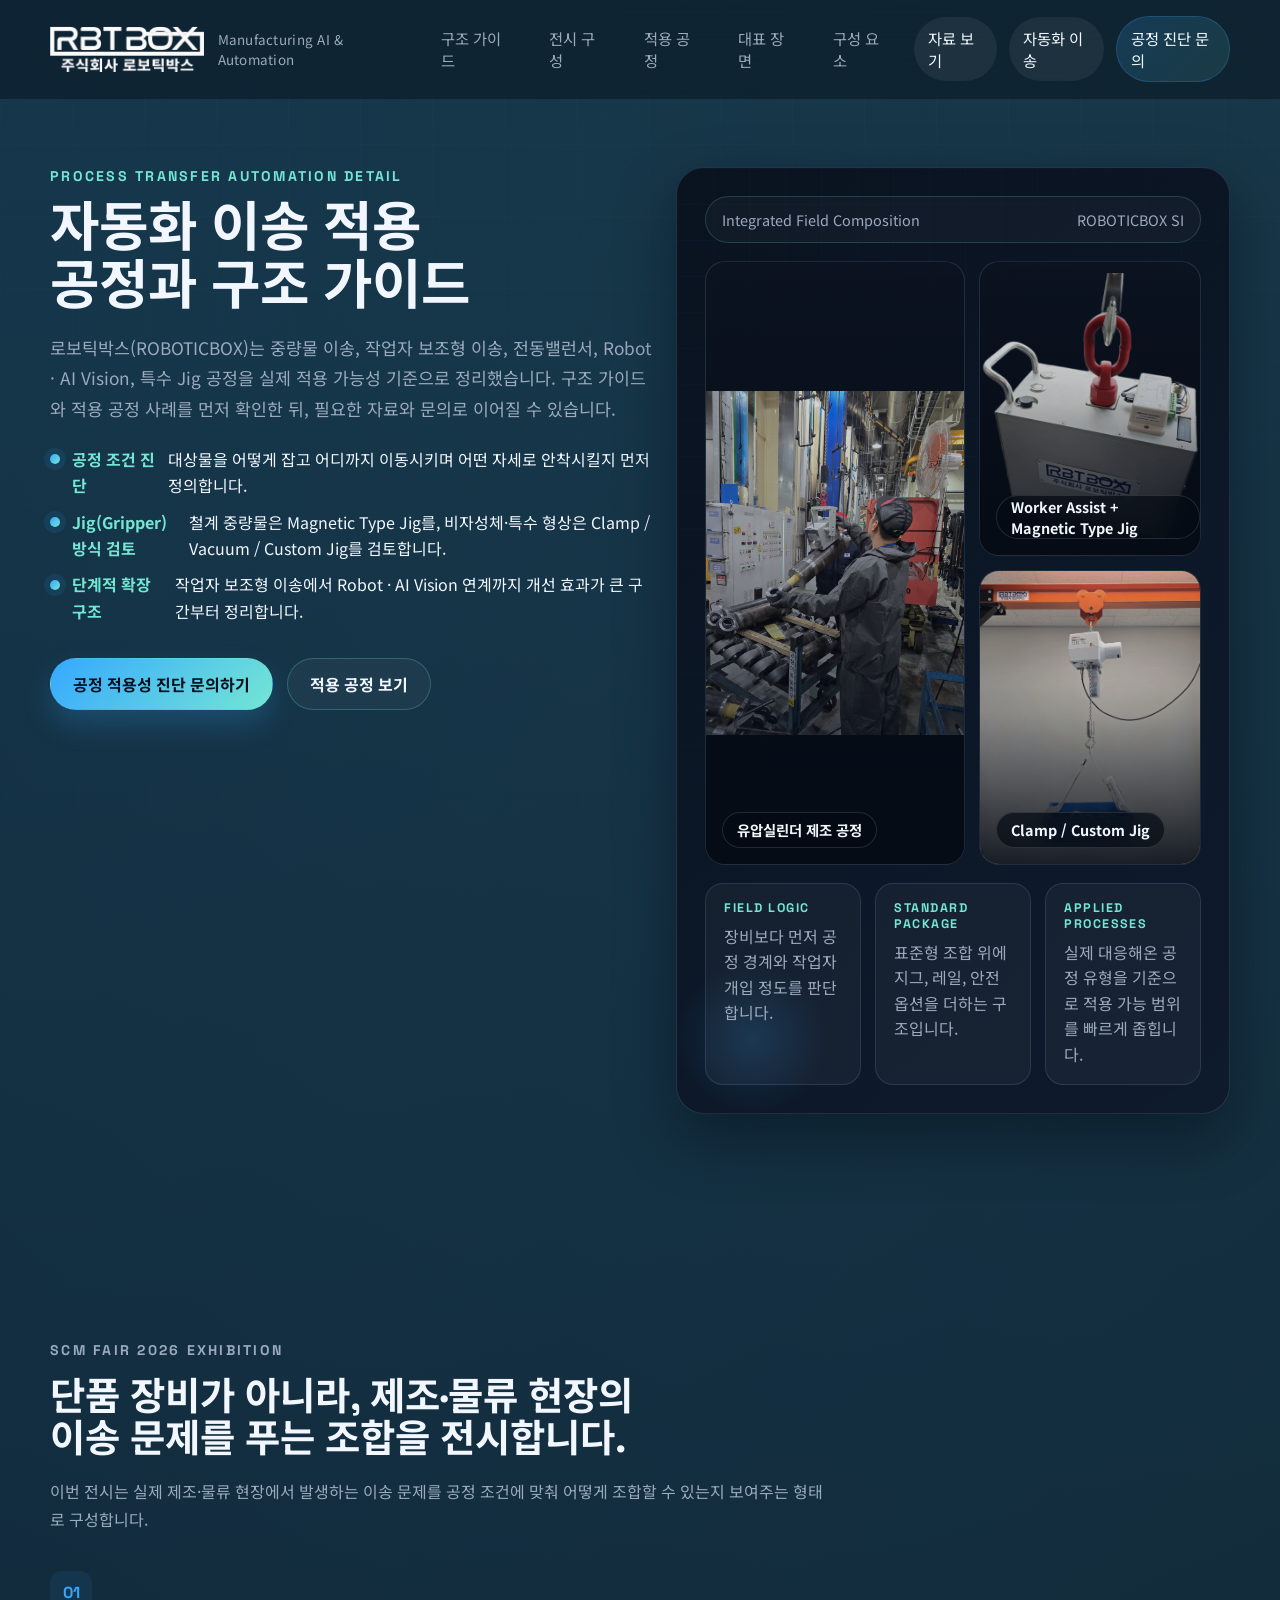
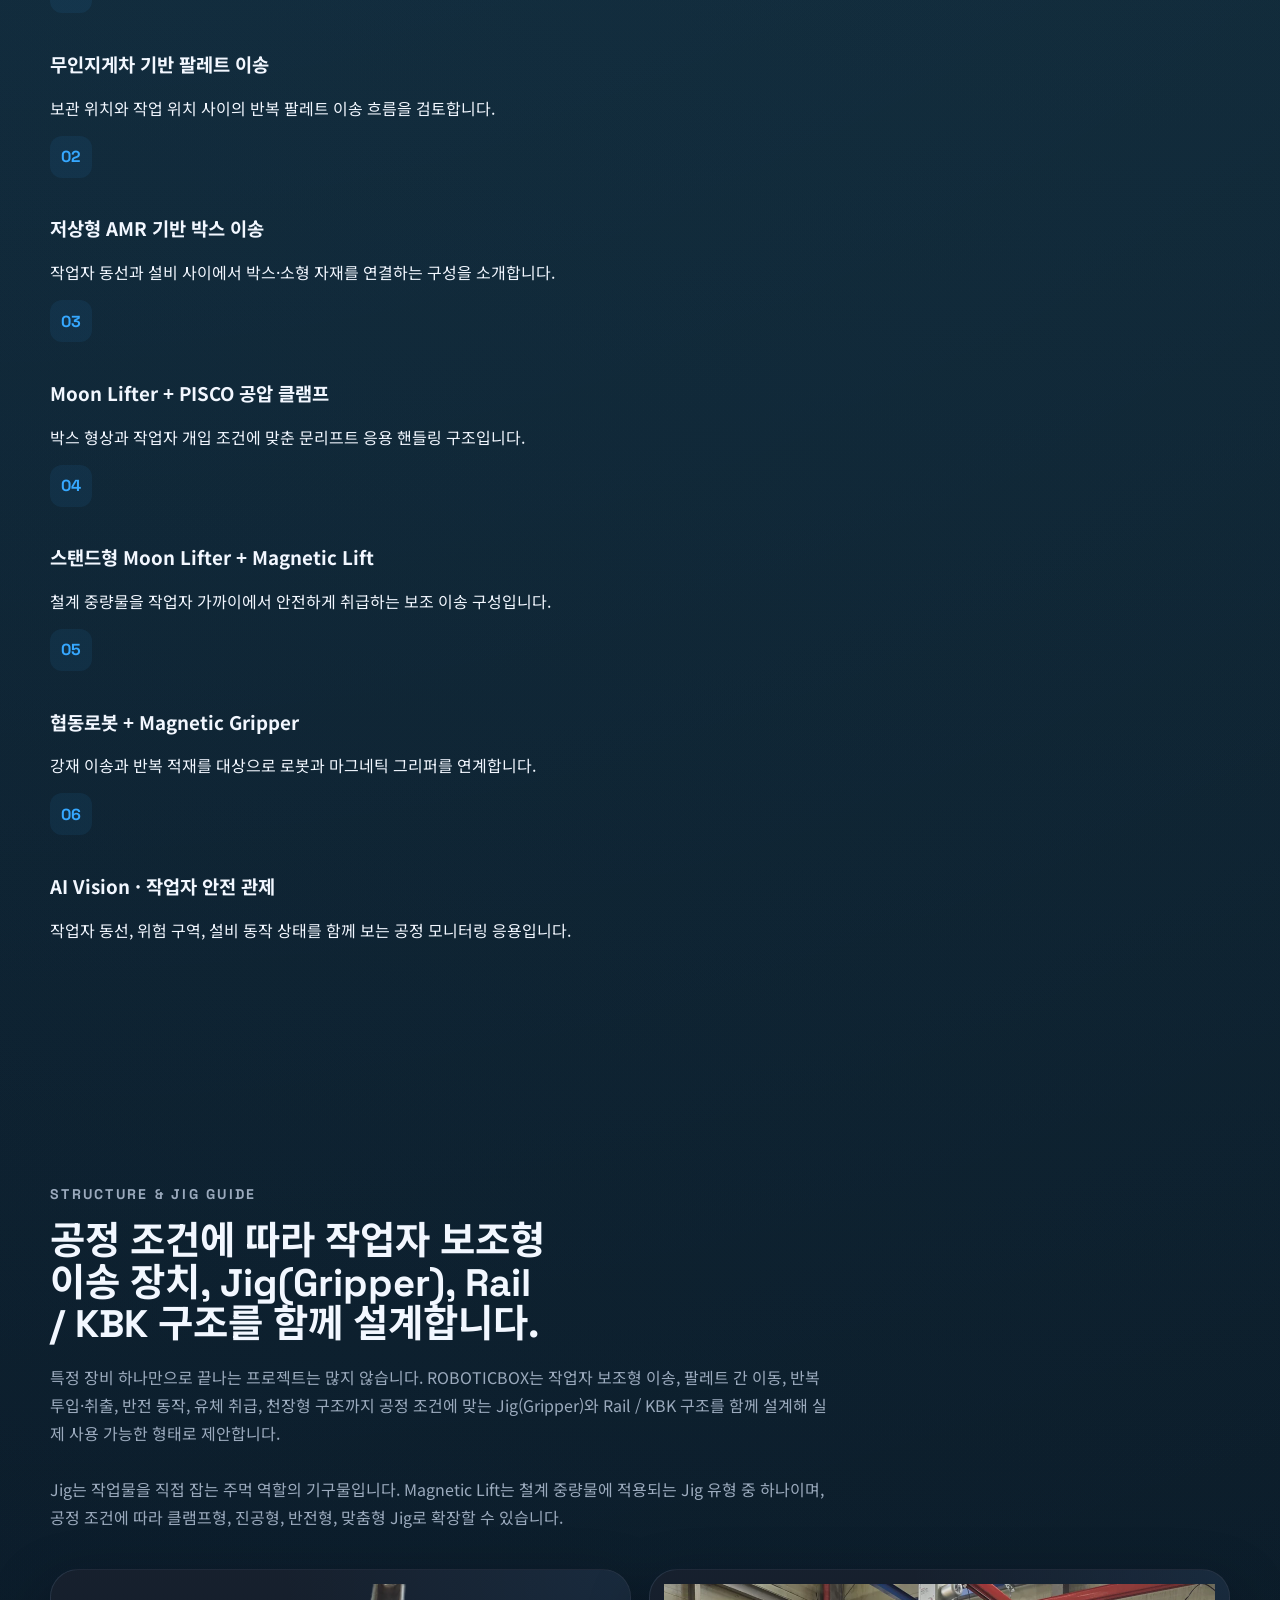
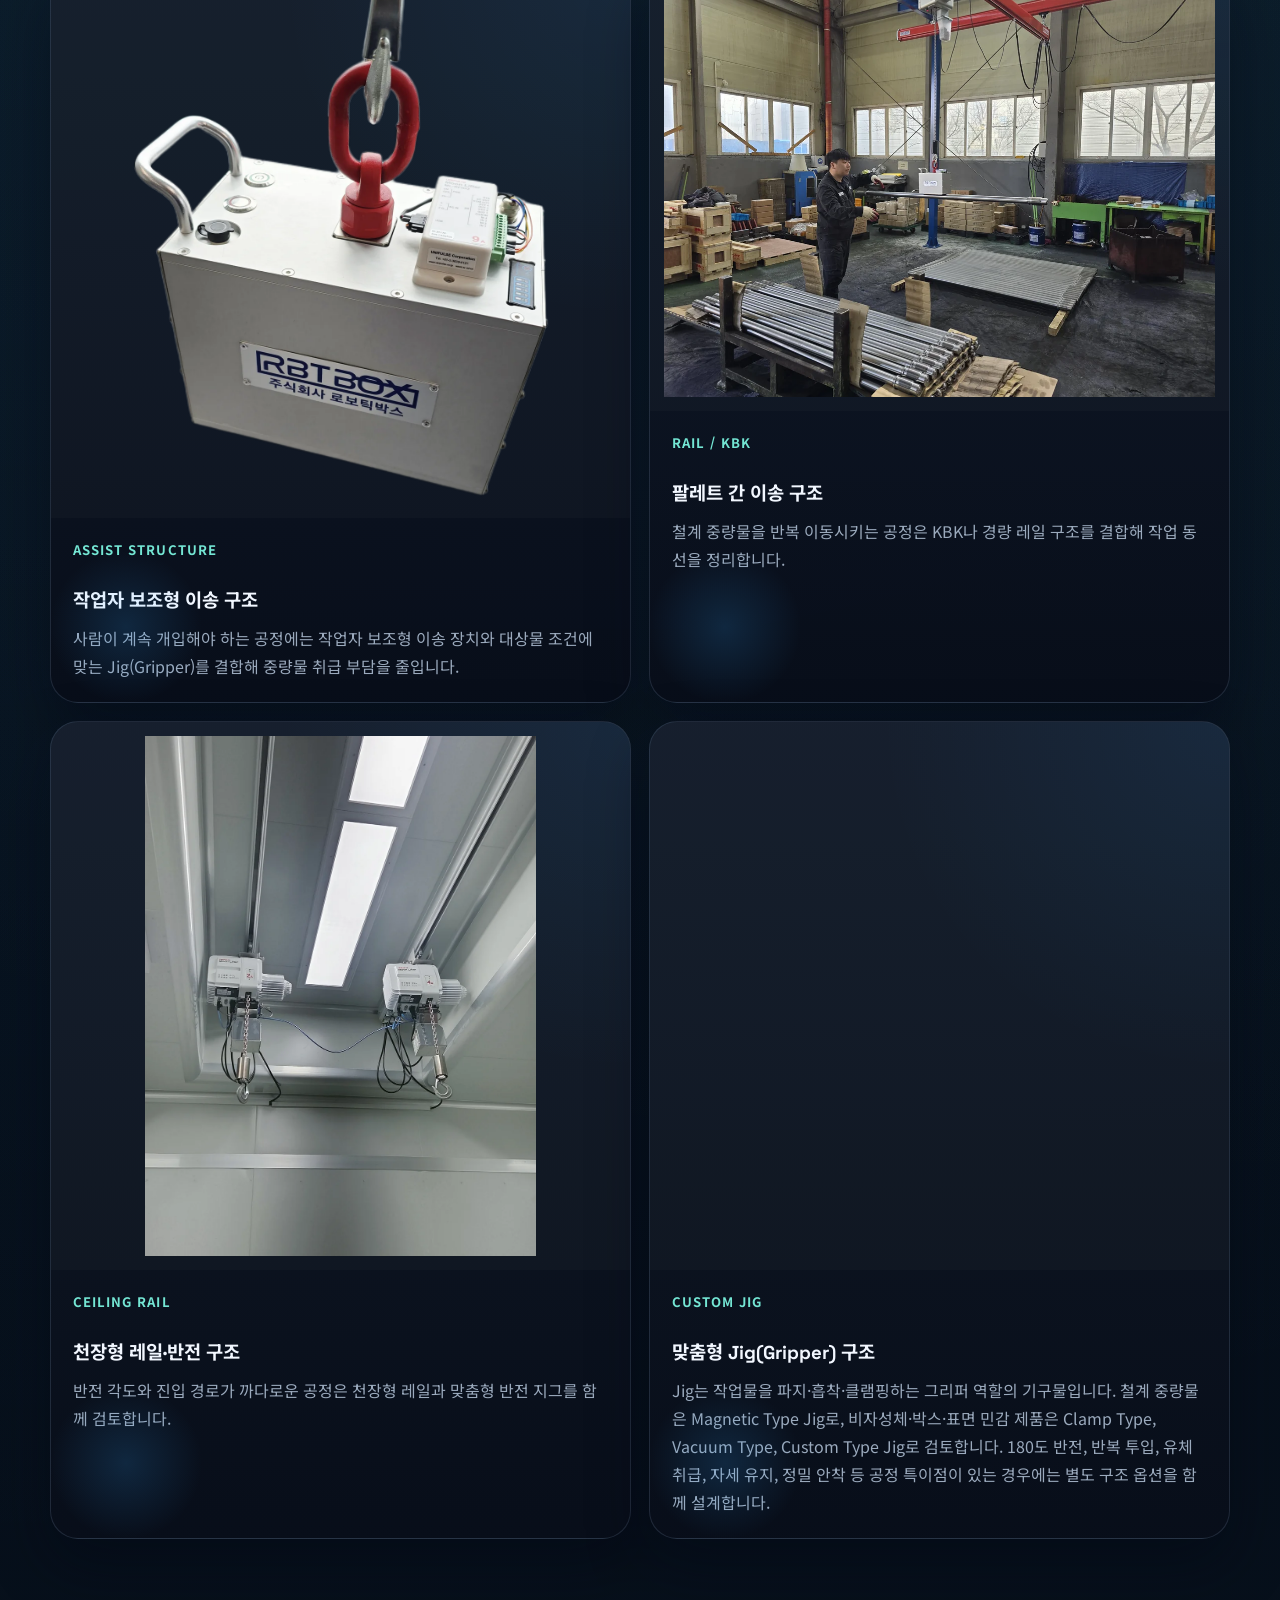
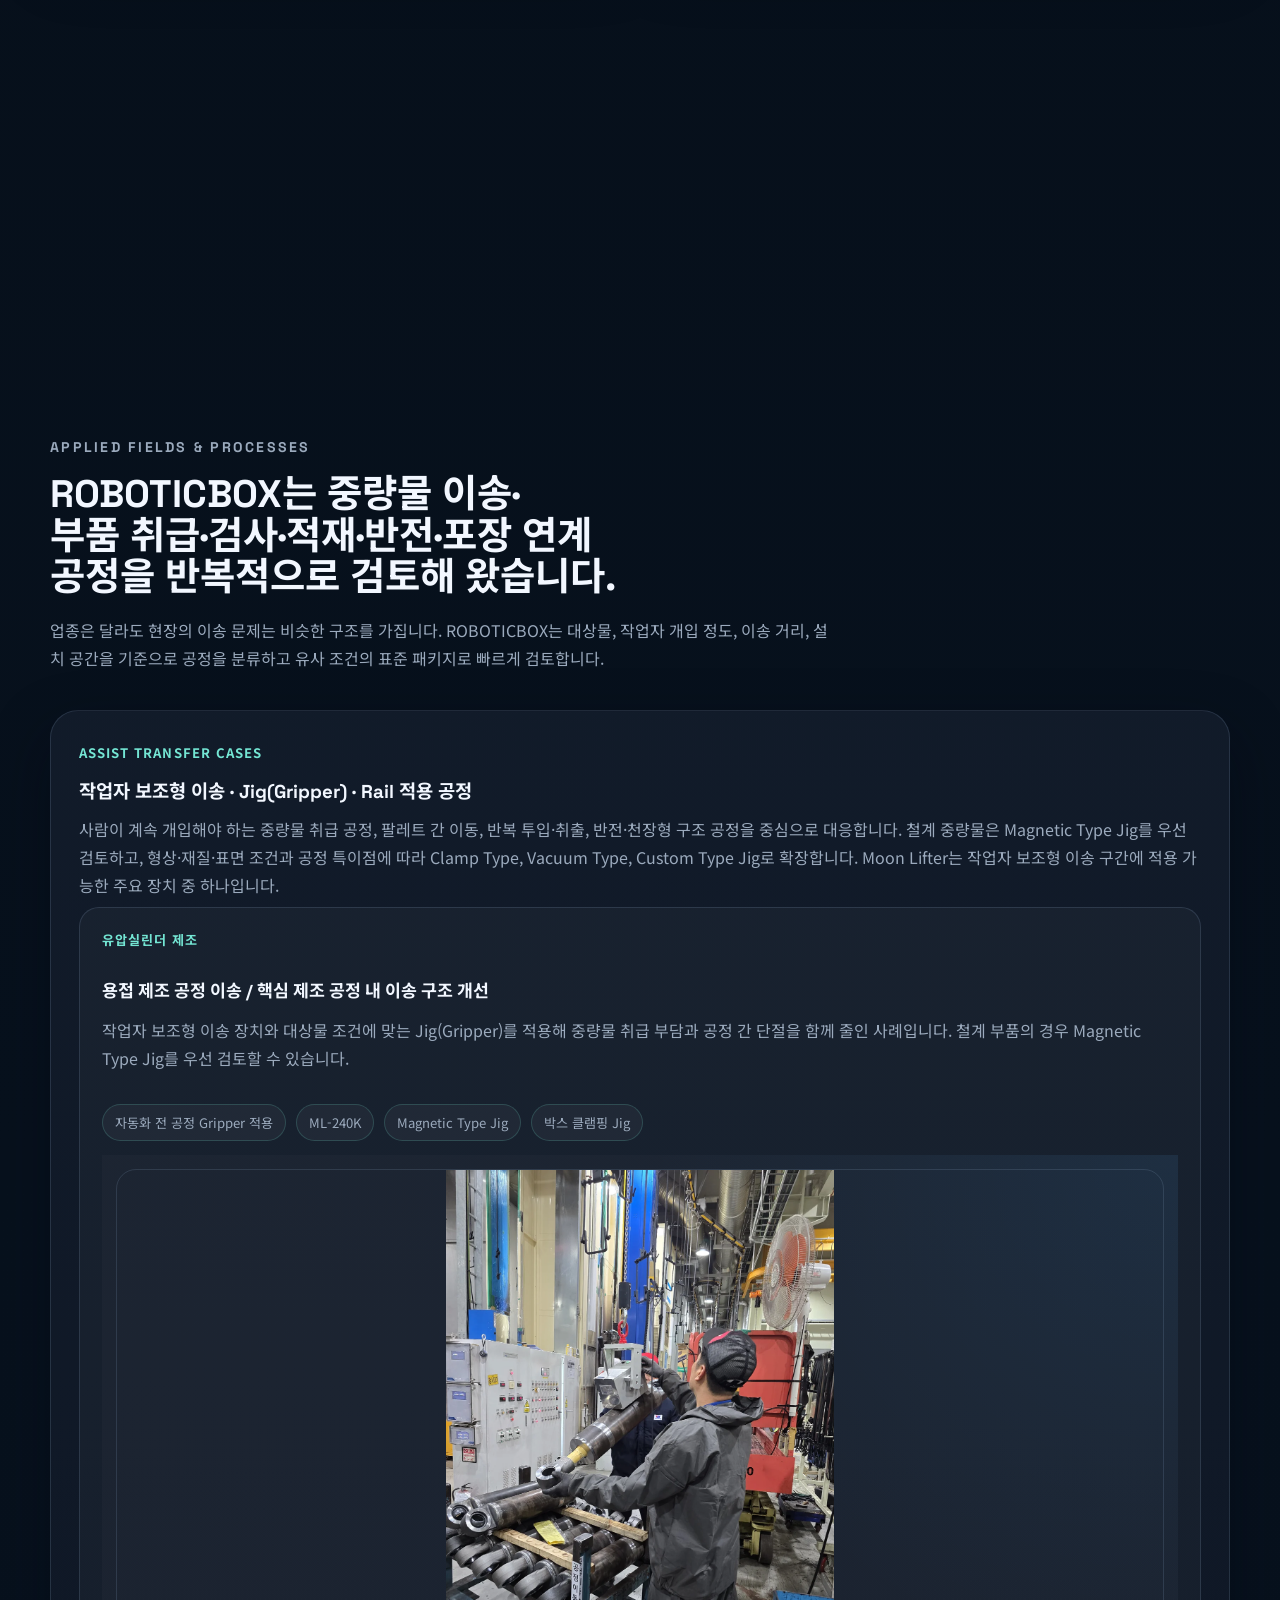
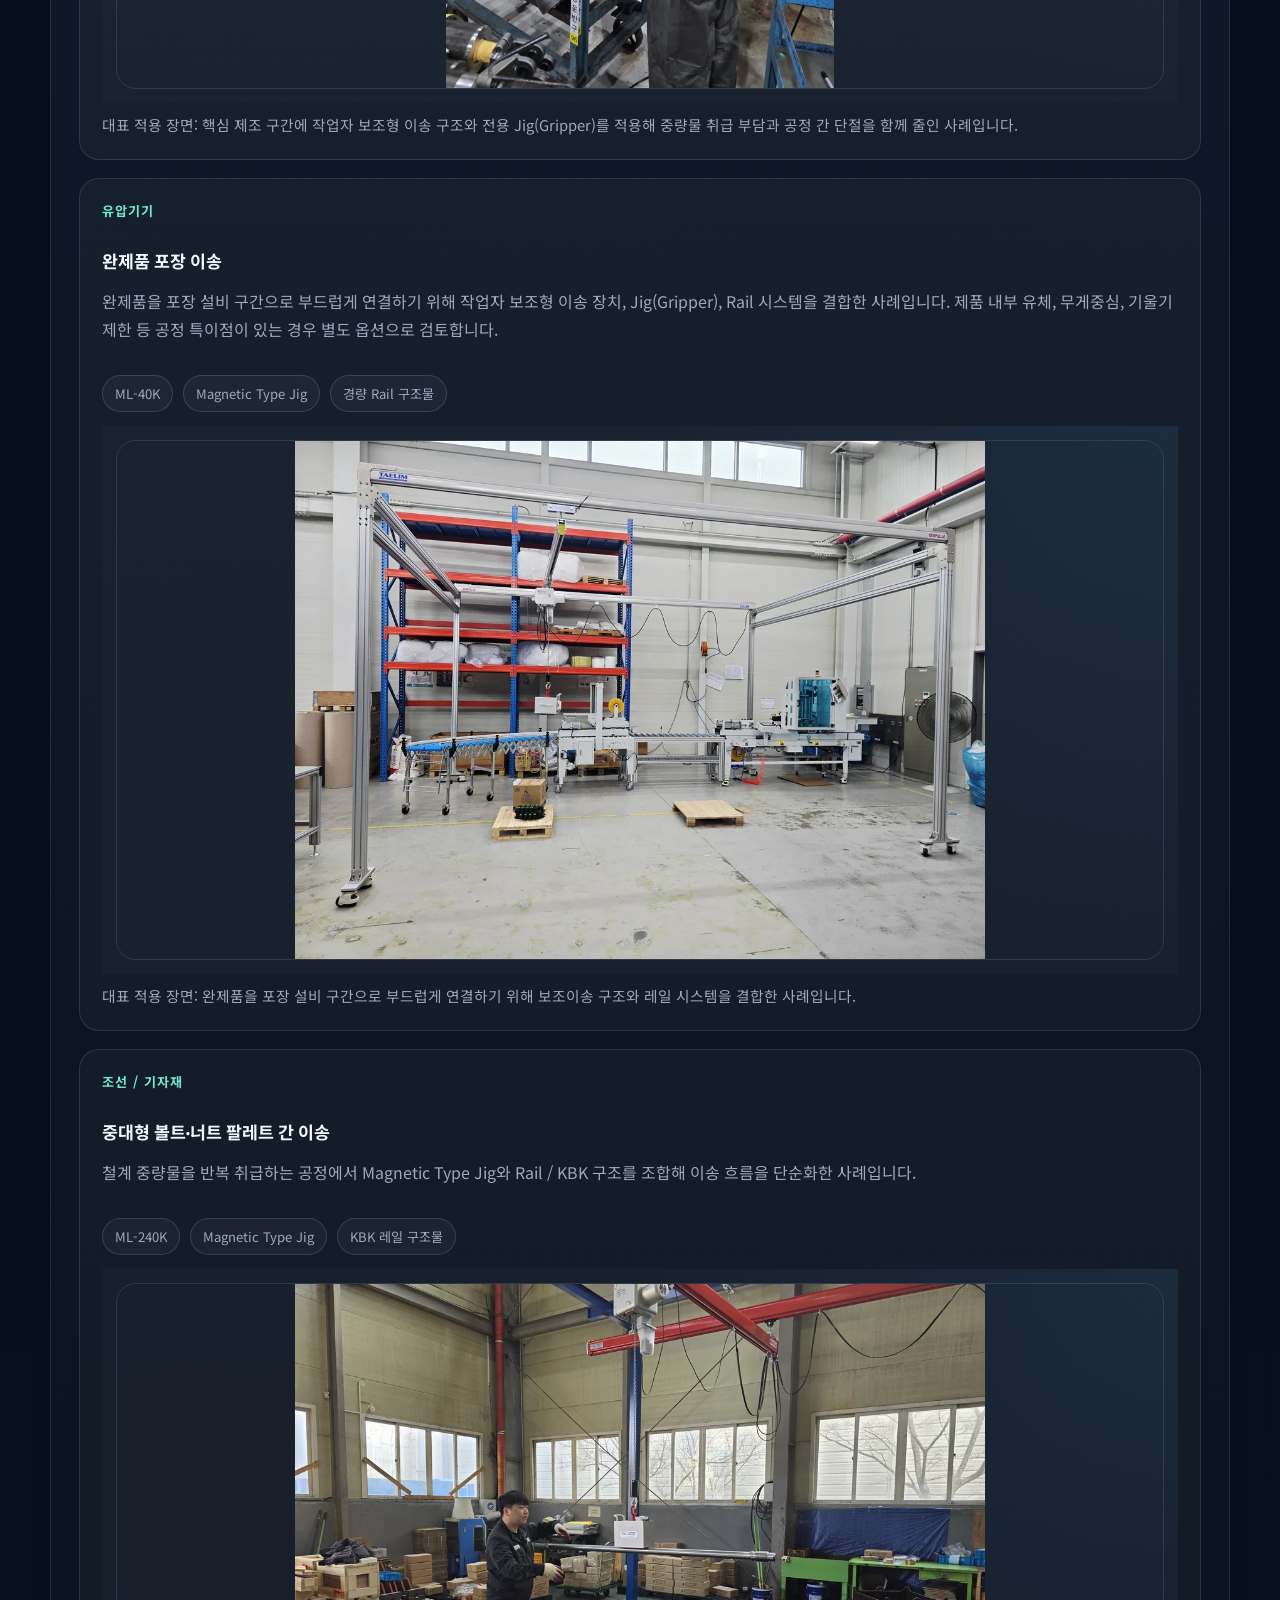
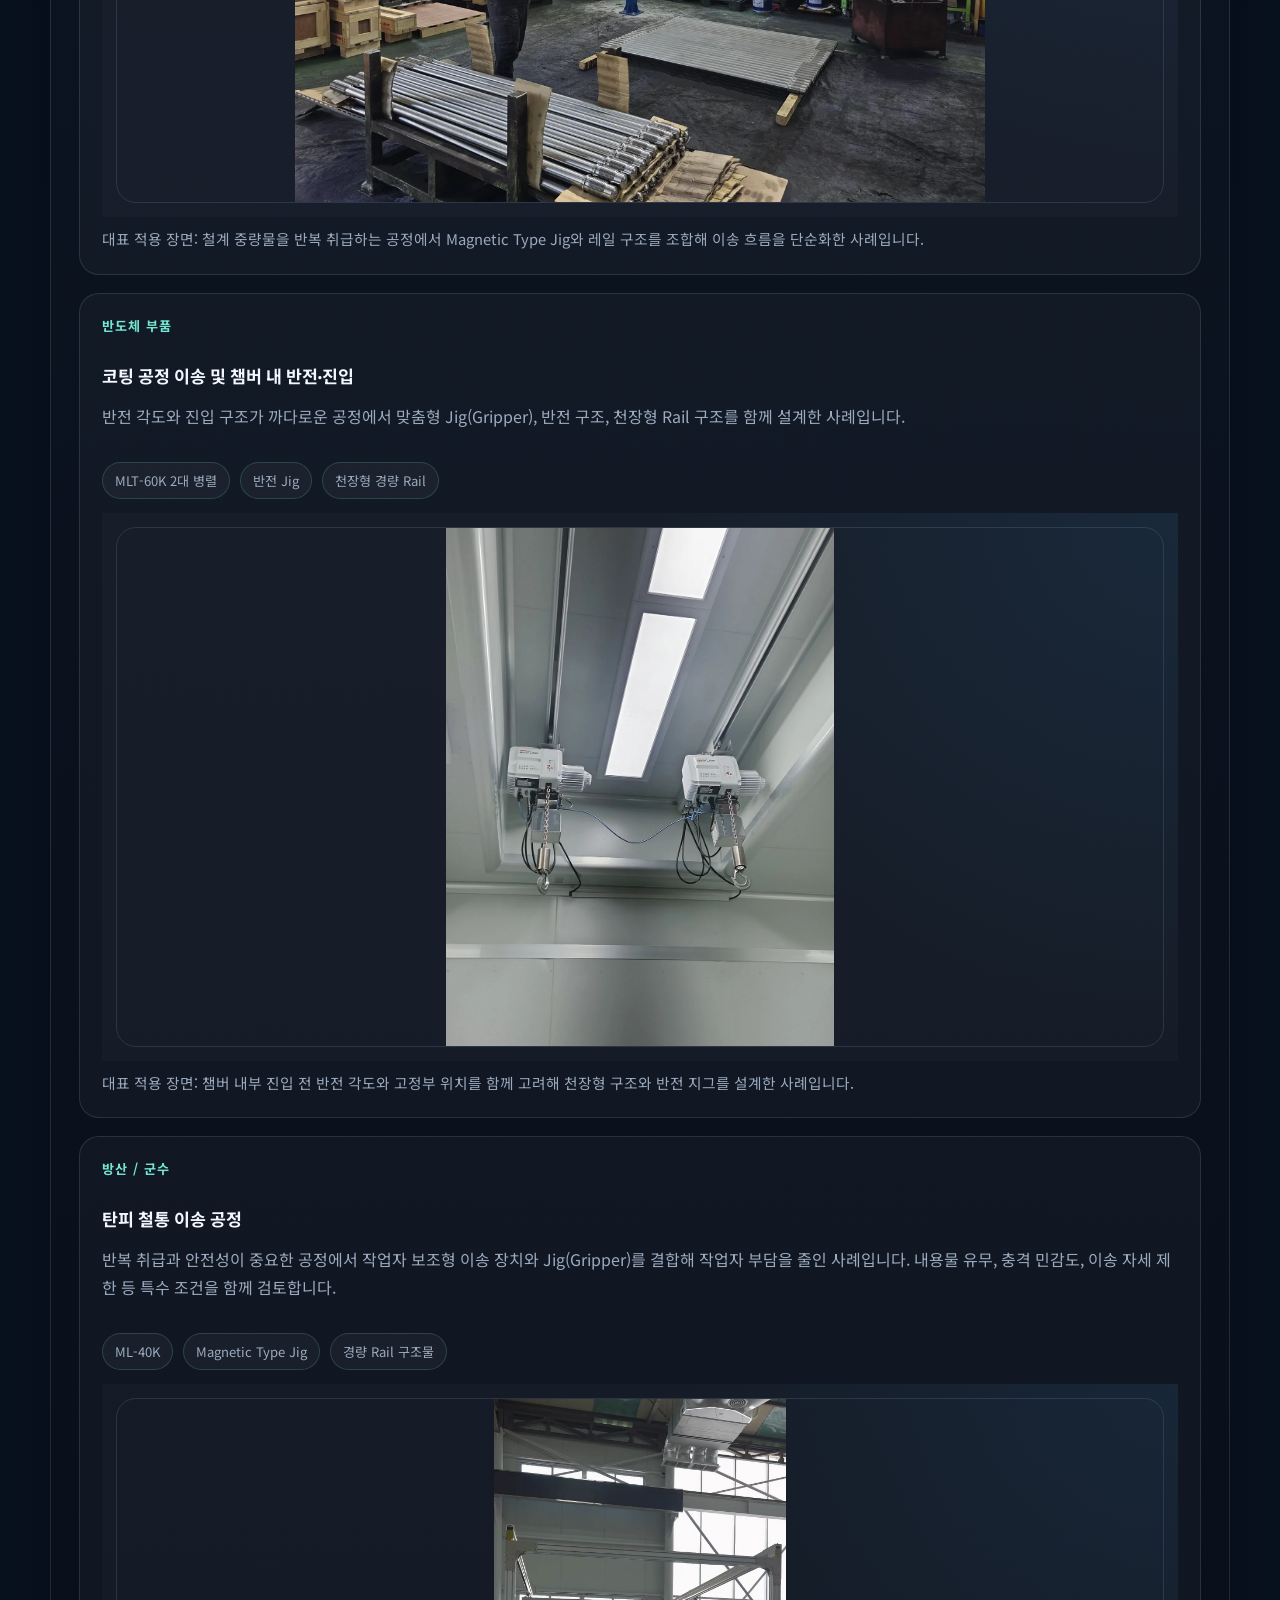
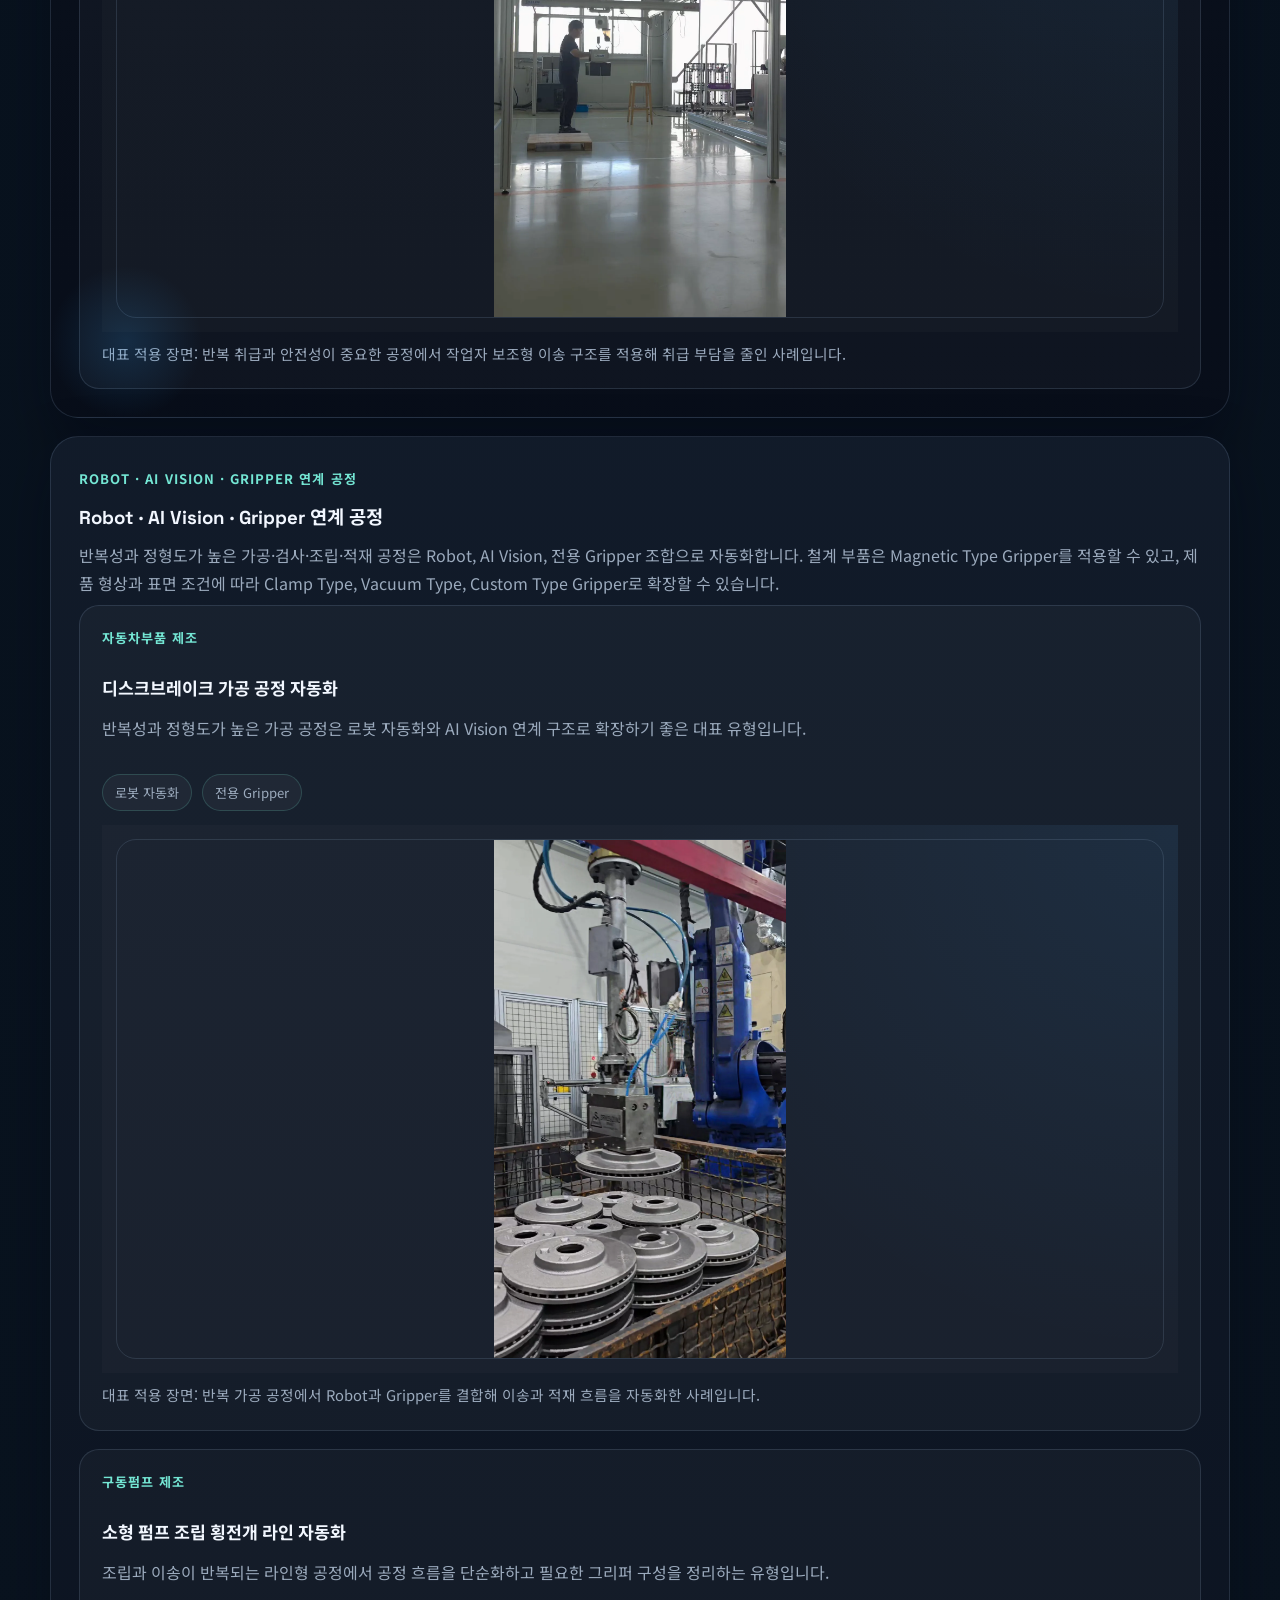
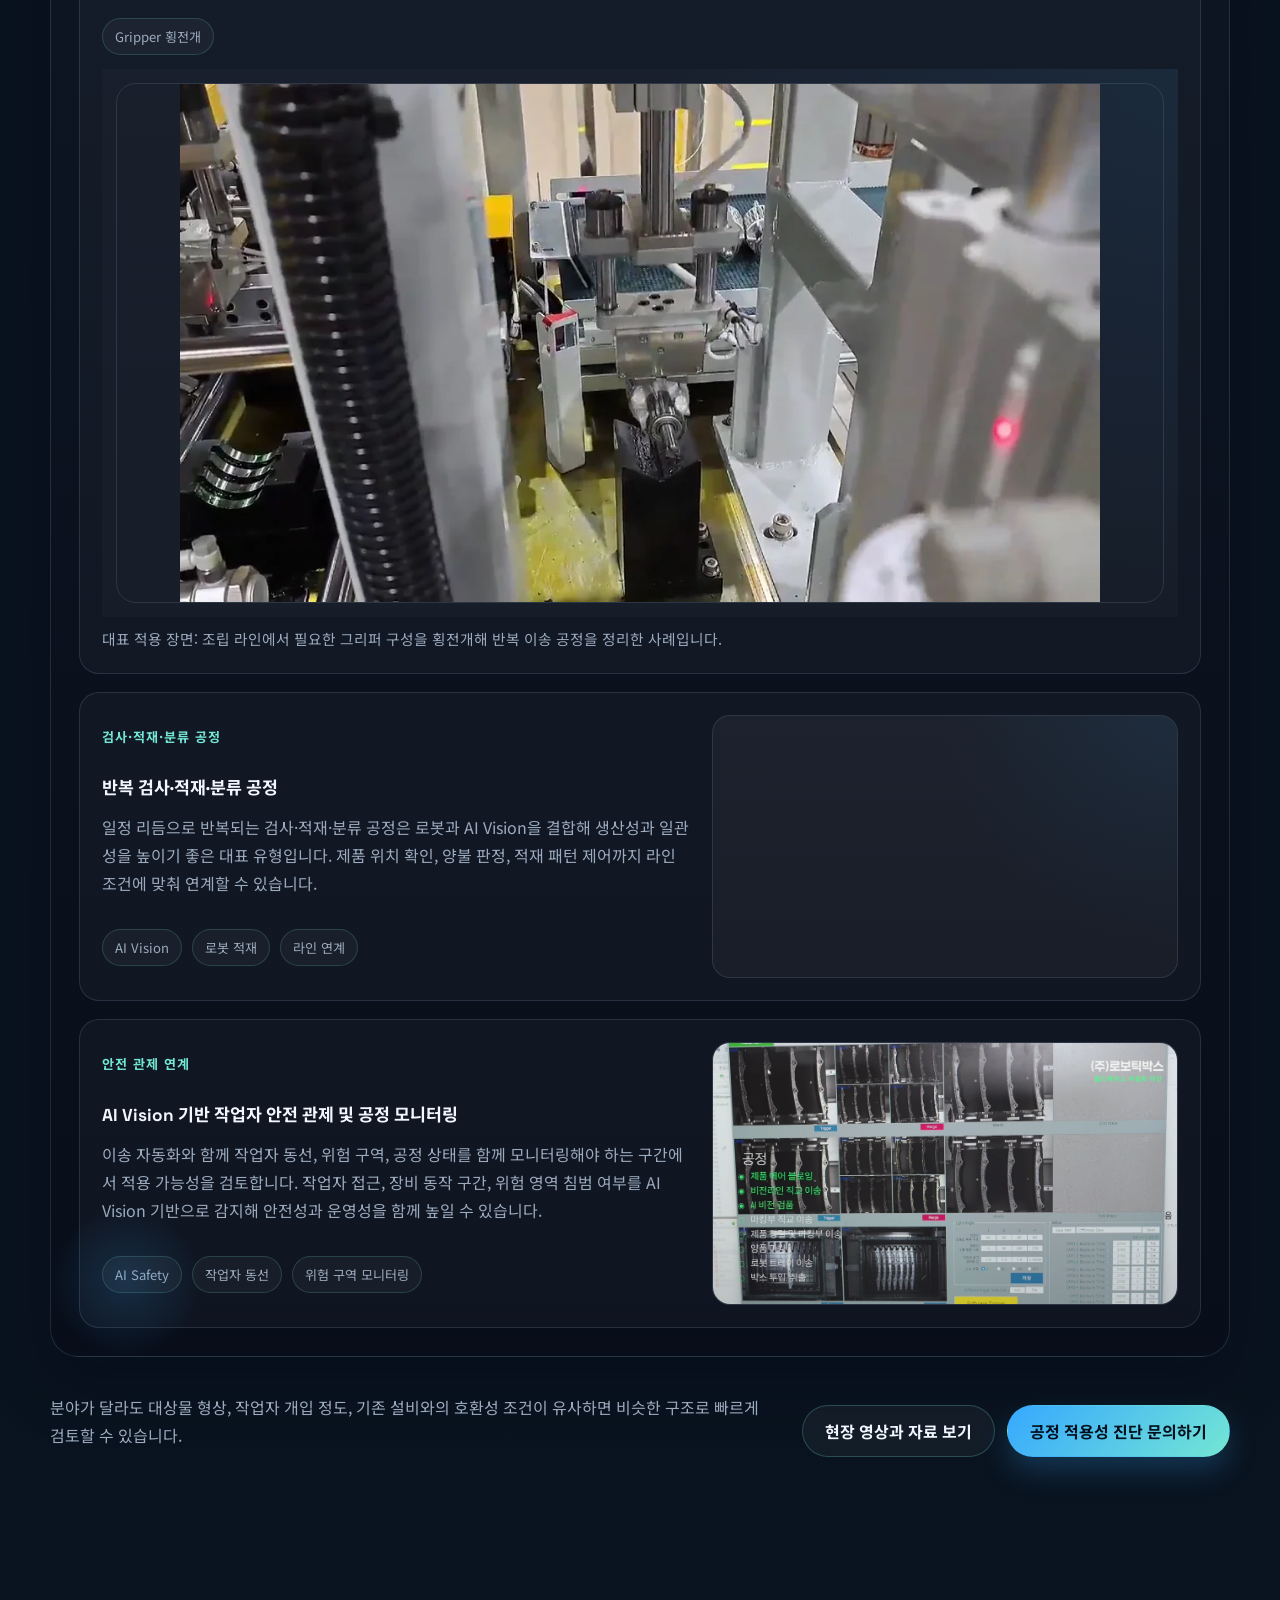
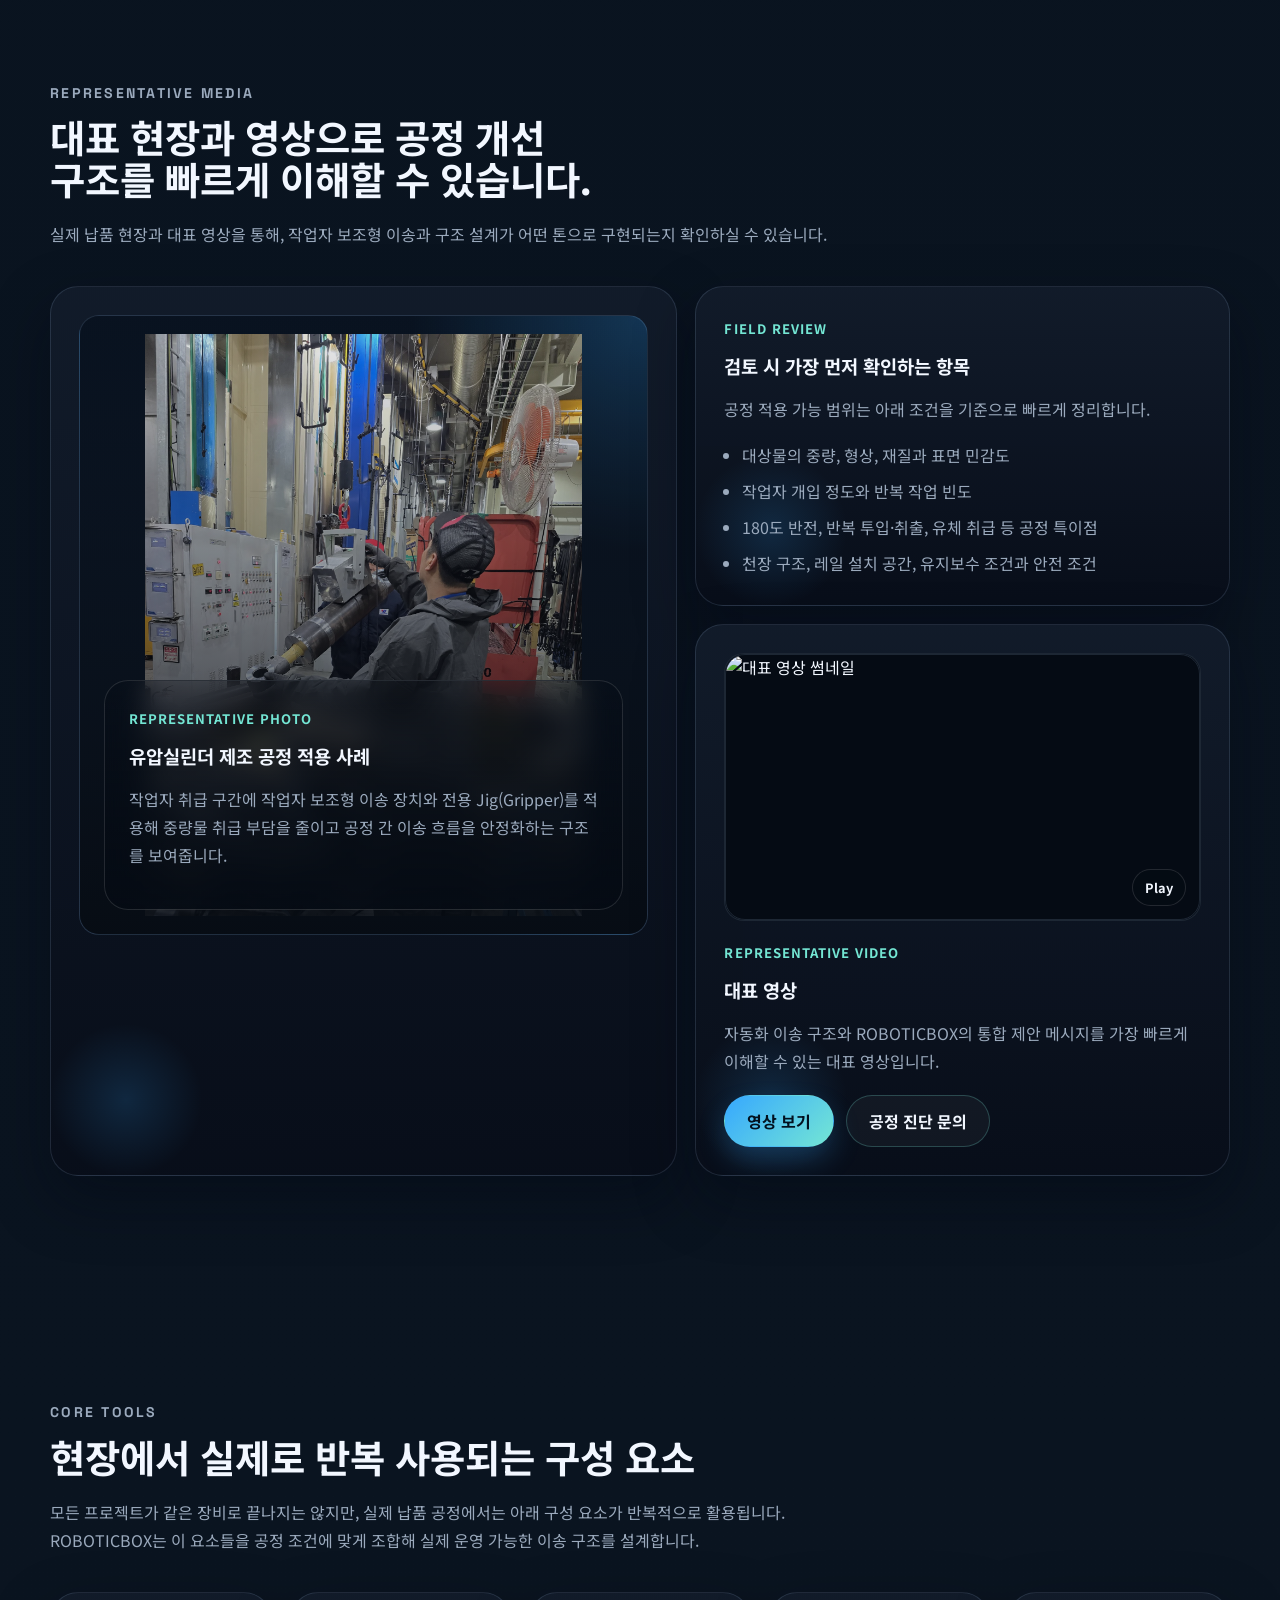
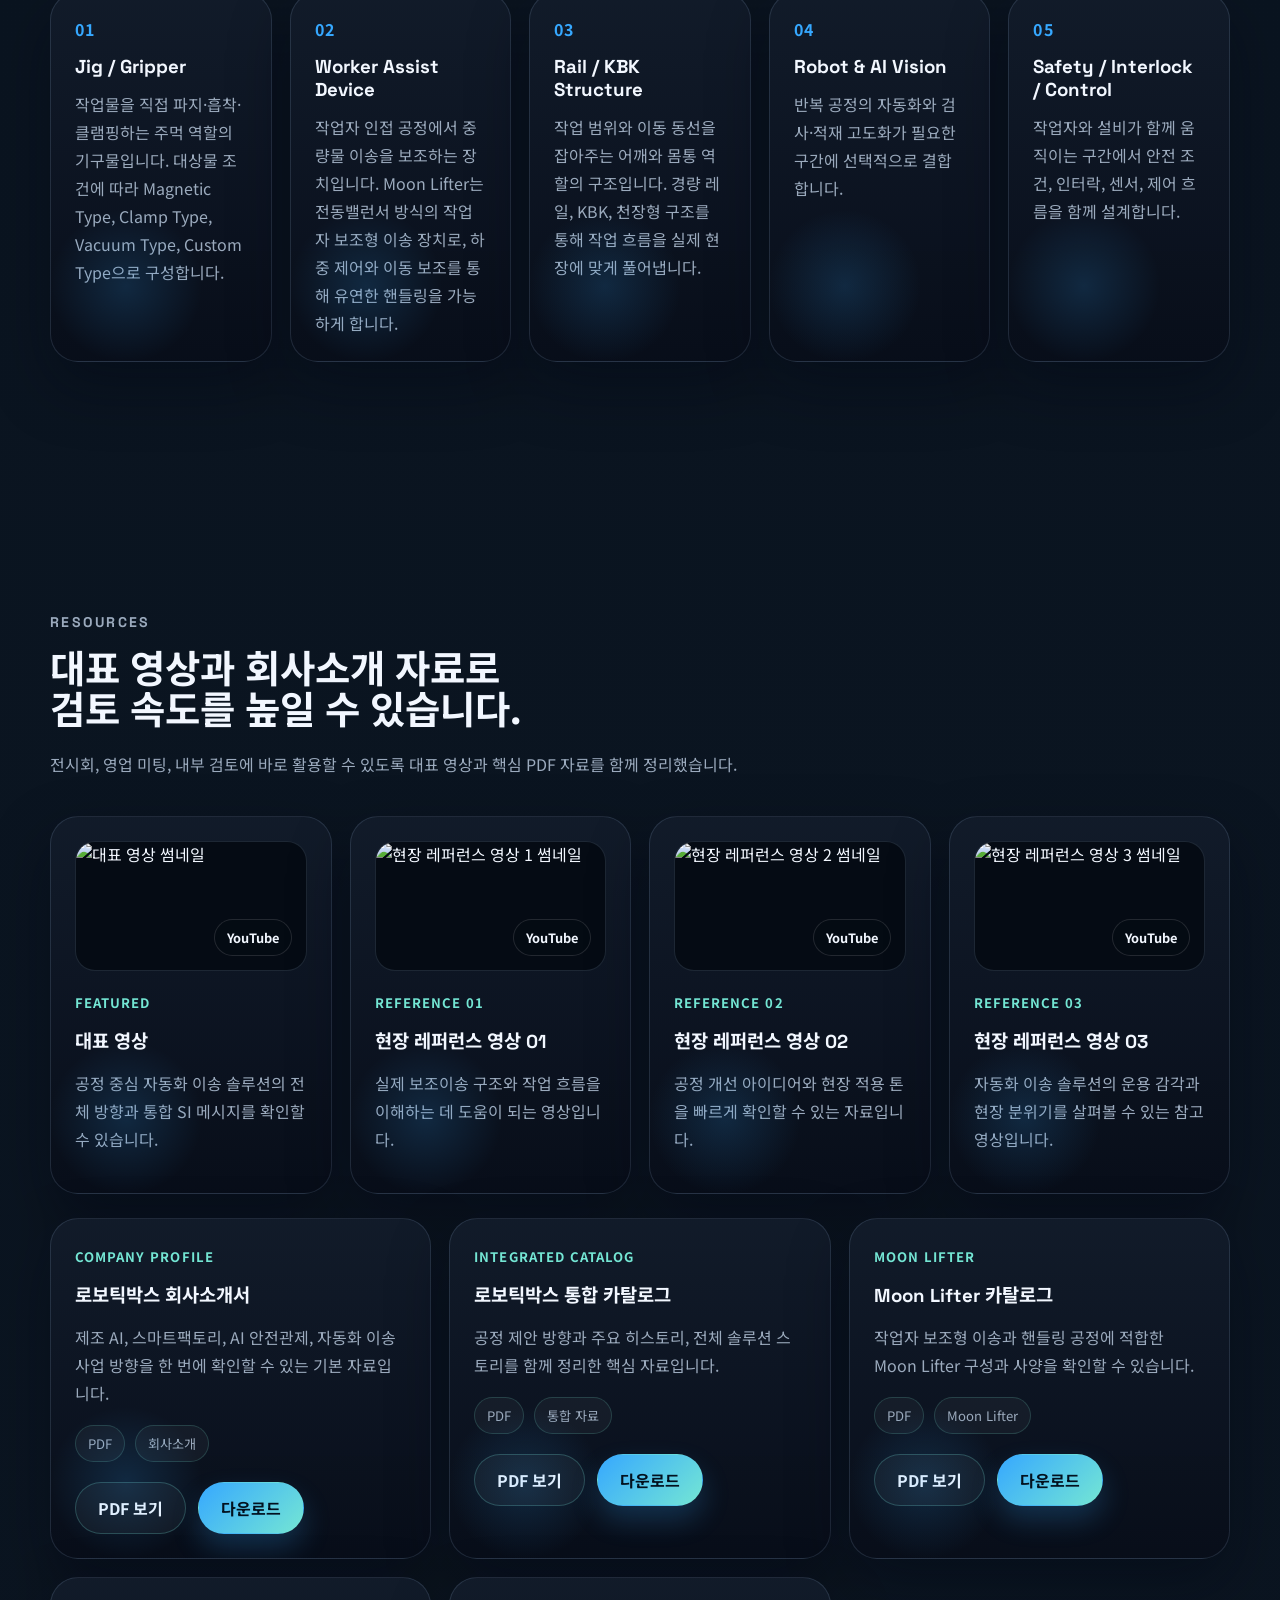
==== commit 73a0c352: "Add files via upload" ====
--- a/automation-logistics.html
+++ b/automation-logistics.html
@@ -90,6 +90,7 @@
       </button>
       <nav class="site-nav" id="site-nav" aria-label="주요 메뉴">
         <a href="#guide">구조 가이드</a>
+        <a href="#scmfair">전시 구성</a>
         <a href="#cases">적용 공정</a>
         <a href="#media">대표 장면</a>
         <a href="#modules">구성 요소</a>
@@ -138,7 +139,7 @@
               <article class="visual-photo-card">
                 <picture>
                   <source srcset="assets/images/optimized/hero-magnetic-jig-900.webp" type="image/webp">
-                  <img src="assets/images/featured/product-magnetic-with-moonlifter.png" alt="작업자 보조형 이송 장치와 Magnetic Type Jig 조합 이미지" width="1000" height="1232" loading="eager" decoding="async">
+                  <img src="assets/images/featured/product-magnetic-with-moonlifter.jpg" alt="작업자 보조형 이송 장치와 Magnetic Type Jig 조합 이미지" width="1000" height="1232" loading="eager" decoding="async">
                 </picture>
                 <div class="photo-chip">Worker Assist + Magnetic Type Jig</div>
               </article>
@@ -165,6 +166,24 @@
               </article>
             </div>
           </div>
+        </div>
+      </div>
+    </section>
+
+    <section class="section exhibition-section" id="scmfair">
+      <div class="container">
+        <div class="section-heading reveal">
+          <p class="eyebrow">SCM FAIR 2026 Exhibition</p>
+          <h2>단품 장비가 아니라, 제조·물류 현장의 이송 문제를 푸는 조합을 전시합니다.</h2>
+          <p>이번 전시는 실제 제조·물류 현장에서 발생하는 이송 문제를 공정 조건에 맞춰 어떻게 조합할 수 있는지 보여주는 형태로 구성합니다.</p>
+        </div>
+        <div class="exhibition-grid">
+          <article class="exhibition-card reveal"><span class="card-index">01</span><h3>무인지게차 기반 팔레트 이송</h3><p>보관 위치와 작업 위치 사이의 반복 팔레트 이송 흐름을 검토합니다.</p></article>
+          <article class="exhibition-card reveal"><span class="card-index">02</span><h3>저상형 AMR 기반 박스 이송</h3><p>작업자 동선과 설비 사이에서 박스·소형 자재를 연결하는 구성을 소개합니다.</p></article>
+          <article class="exhibition-card reveal"><span class="card-index">03</span><h3>Moon Lifter + PISCO 공압 클램프</h3><p>박스 형상과 작업자 개입 조건에 맞춘 문리프트 응용 핸들링 구조입니다.</p></article>
+          <article class="exhibition-card reveal"><span class="card-index">04</span><h3>스탠드형 Moon Lifter + Magnetic Lift</h3><p>철계 중량물을 작업자 가까이에서 안전하게 취급하는 보조 이송 구성입니다.</p></article>
+          <article class="exhibition-card reveal"><span class="card-index">05</span><h3>협동로봇 + Magnetic Gripper</h3><p>강재 이송과 반복 적재를 대상으로 로봇과 마그네틱 그리퍼를 연계합니다.</p></article>
+          <article class="exhibition-card reveal"><span class="card-index">06</span><h3>AI Vision · 작업자 안전 관제</h3><p>작업자 동선, 위험 구역, 설비 동작 상태를 함께 보는 공정 모니터링 응용입니다.</p></article>
         </div>
       </div>
     </section>
@@ -186,7 +205,7 @@
           <article class="gallery-card guide-card reveal">
             <picture>
               <source srcset="assets/images/optimized/hero-magnetic-jig-900.webp" type="image/webp">
-              <img class="gallery-image" src="assets/images/featured/product-magnetic-with-moonlifter.png" alt="작업자 보조형 이송 장치와 Magnetic Type Jig 조합 이미지" width="1000" height="1232" loading="lazy" decoding="async">
+              <img class="gallery-image" src="assets/images/featured/product-magnetic-with-moonlifter.jpg" alt="작업자 보조형 이송 장치와 Magnetic Type Jig 조합 이미지" width="1000" height="1232" loading="lazy" decoding="async">
             </picture>
             <div class="gallery-copy">
               <span class="card-tag">Assist Structure</span>
@@ -197,7 +216,7 @@
           <article class="gallery-card guide-card reveal">
             <picture>
               <source srcset="assets/images/optimized/guide-bolt-pallet-900.webp" type="image/webp">
-              <img class="gallery-image" src="assets/images/refferences/대표 사진/중대형 볼트너트 팔레트 간 이송.jpg" alt="KBK 레일 구조가 적용된 볼트너트 이송 사진" width="1100" height="825" loading="lazy" decoding="async">
+              <img class="gallery-image" src="assets/images/references/bolt-nut-pallet-transfer.jpg" alt="KBK 레일 구조가 적용된 볼트너트 이송 사진" width="1100" height="825" loading="lazy" decoding="async">
             </picture>
             <div class="gallery-copy">
               <span class="card-tag">Rail / KBK</span>
@@ -208,7 +227,7 @@
           <article class="gallery-card guide-card reveal">
             <picture>
               <source srcset="assets/images/optimized/guide-semiconductor-inversion-900.webp" type="image/webp">
-              <img class="gallery-image" src="assets/images/refferences/대표 사진/코팅 공정 이송 및 챔버 내 반전진입.jpg" alt="반도체 챔버 반전 구조 적용 사진" width="1000" height="1333" loading="lazy" decoding="async">
+              <img class="gallery-image" src="assets/images/references/semiconductor-chamber-inversion.jpg" alt="반도체 챔버 반전 구조 적용 사진" width="1000" height="1333" loading="lazy" decoding="async">
             </picture>
             <div class="gallery-copy">
               <span class="card-tag">Ceiling Rail</span>
@@ -219,7 +238,7 @@
           <article class="gallery-card guide-card reveal">
             <picture>
               <source srcset="assets/images/optimized/guide-plastic-box-jig-900.webp" type="image/webp">
-              <img class="gallery-image" src="assets/images/products/플라스틱 박스용 지그.jpg" alt="맞춤형 지그 제품 사진" width="1000" height="1333" loading="lazy" decoding="async">
+              <img class="gallery-image" src="assets/images/products/plastic-box-jig.jpg" alt="맞춤형 지그 제품 사진" width="1000" height="1333" loading="lazy" decoding="async">
             </picture>
             <div class="gallery-copy">
               <span class="card-tag">Custom Jig</span>
@@ -275,7 +294,7 @@
                 <figure class="case-figure">
                   <picture>
                     <source srcset="assets/images/optimized/case-hydraulic-transfer-900.webp" type="image/webp">
-                    <img src="assets/images/refferences/대표 사진/유압실린더 제조 핵심 제조 공정 내 이송 구조 개선.jpg" alt="유압실린더 제조 핵심 제조 공정 내 이송 구조 개선 사진" width="1100" height="1467" loading="lazy" decoding="async">
+                    <img src="assets/images/references/hydraulic-cylinder-transfer.jpg" alt="유압실린더 제조 핵심 제조 공정 내 이송 구조 개선 사진" width="1100" height="1467" loading="lazy" decoding="async">
                   </picture>
                   <figcaption>대표 적용 장면: 핵심 제조 구간에 작업자 보조형 이송 구조와 전용 Jig(Gripper)를 적용해 중량물 취급 부담과 공정 간 단절을 함께 줄인 사례입니다.</figcaption>
                 </figure>
@@ -293,7 +312,7 @@
                 <figure class="case-figure">
                   <picture>
                     <source srcset="assets/images/optimized/case-hydraulic-packaging-900.webp" type="image/webp">
-                    <img src="assets/images/refferences/대표 사진/유압기기 완제품 포장 이송.jpg" alt="유압기기 완제품 포장 이송 사진" width="1100" height="825" loading="lazy" decoding="async">
+                    <img src="assets/images/references/hydraulic-product-packaging.jpg" alt="유압기기 완제품 포장 이송 사진" width="1100" height="825" loading="lazy" decoding="async">
                   </picture>
                   <figcaption>대표 적용 장면: 완제품을 포장 설비 구간으로 부드럽게 연결하기 위해 보조이송 구조와 레일 시스템을 결합한 사례입니다.</figcaption>
                 </figure>
@@ -311,7 +330,7 @@
                 <figure class="case-figure">
                   <picture>
                     <source srcset="assets/images/optimized/guide-bolt-pallet-900.webp" type="image/webp">
-                    <img src="assets/images/refferences/대표 사진/중대형 볼트너트 팔레트 간 이송.jpg" alt="중대형 볼트너트 팔레트 간 이송 사진" width="1100" height="825" loading="lazy" decoding="async">
+                    <img src="assets/images/references/bolt-nut-pallet-transfer.jpg" alt="중대형 볼트너트 팔레트 간 이송 사진" width="1100" height="825" loading="lazy" decoding="async">
                   </picture>
                   <figcaption>대표 적용 장면: 철계 중량물을 반복 취급하는 공정에서 Magnetic Type Jig와 레일 구조를 조합해 이송 흐름을 단순화한 사례입니다.</figcaption>
                 </figure>
@@ -329,7 +348,7 @@
                 <figure class="case-figure">
                   <picture>
                     <source srcset="assets/images/optimized/guide-semiconductor-inversion-900.webp" type="image/webp">
-                    <img src="assets/images/refferences/대표 사진/코팅 공정 이송 및 챔버 내 반전진입.jpg" alt="코팅 공정 이송 및 챔버 내 반전진입 사진" width="1000" height="1333" loading="lazy" decoding="async">
+                    <img src="assets/images/references/semiconductor-chamber-inversion.jpg" alt="코팅 공정 이송 및 챔버 내 반전진입 사진" width="1000" height="1333" loading="lazy" decoding="async">
                   </picture>
                   <figcaption>대표 적용 장면: 챔버 내부 진입 전 반전 각도와 고정부 위치를 함께 고려해 천장형 구조와 반전 지그를 설계한 사례입니다.</figcaption>
                 </figure>
@@ -347,7 +366,7 @@
                 <figure class="case-figure">
                   <picture>
                     <source srcset="assets/images/optimized/case-shell-case-transfer-900.webp" type="image/webp">
-                    <img src="assets/images/refferences/대표 사진/탄피 철통 이송 공정.png" alt="탄피 철통 이송 공정 사진" width="1080" height="1920" loading="lazy" decoding="async">
+                    <img src="assets/images/references/shell-case-transfer.png" alt="탄피 철통 이송 공정 사진" width="1080" height="1920" loading="lazy" decoding="async">
                   </picture>
                   <figcaption>대표 적용 장면: 반복 취급과 안전성이 중요한 공정에서 작업자 보조형 이송 구조를 적용해 취급 부담을 줄인 사례입니다.</figcaption>
                 </figure>
@@ -372,7 +391,7 @@
                 <figure class="case-figure">
                   <picture>
                     <source srcset="assets/images/optimized/case-disk-brake-900.webp" type="image/webp">
-                    <img src="assets/images/refferences/대표 사진/디스크브레이크 가공 공정 자동화.png" alt="디스크브레이크 가공 공정 자동화 사진" width="1080" height="1920" loading="lazy" decoding="async">
+                    <img src="assets/images/references/disk-brake-automation.jpg" alt="디스크브레이크 가공 공정 자동화 사진" width="1080" height="1920" loading="lazy" decoding="async">
                   </picture>
                   <figcaption>대표 적용 장면: 반복 가공 공정에서 Robot과 Gripper를 결합해 이송과 적재 흐름을 자동화한 사례입니다.</figcaption>
                 </figure>
@@ -388,7 +407,7 @@
                 <figure class="case-figure">
                   <picture>
                     <source srcset="assets/images/optimized/case-small-pump-900.webp" type="image/webp">
-                    <img src="assets/images/refferences/대표 사진/소형 펌프 조립.png" alt="소형 펌프 조립 횡전개 라인 자동화 사진" width="1100" height="619" loading="lazy" decoding="async">
+                    <img src="assets/images/references/small-pump-assembly.jpg" alt="소형 펌프 조립 횡전개 라인 자동화 사진" width="1100" height="619" loading="lazy" decoding="async">
                   </picture>
                   <figcaption>대표 적용 장면: 조립 라인에서 필요한 그리퍼 구성을 횡전개해 반복 이송 공정을 정리한 사례입니다.</figcaption>
                 </figure>
@@ -408,7 +427,7 @@
                   <figure class="case-story-figure-inline">
                     <picture>
                       <source srcset="assets/images/optimized/case-ai-vision-loading-900.webp" type="image/webp">
-                      <img src="assets/images/refferences/ai 비전 검사 로봇 적재 공정 (2).png" alt="AI Vision과 로봇을 활용한 반복 검사 적재 분류 공정 예시" width="1100" height="619" loading="lazy" decoding="async">
+                      <img src="assets/images/references/ai-vision-loading.jpg" alt="AI Vision과 로봇을 활용한 반복 검사 적재 분류 공정 예시" width="1100" height="619" loading="lazy" decoding="async">
                     </picture>
                   </figure>
                 </div>
@@ -428,7 +447,7 @@
                   <figure class="case-story-figure-inline">
                     <picture>
                       <source srcset="assets/images/optimized/case-ai-safety-monitoring-900.webp" type="image/webp">
-                      <img src="assets/images/refferences/ai 비전 검사 로봇 적재 공정 (1).png" alt="AI Vision 기반 작업자 안전 관제 및 공정 모니터링 예시" width="1100" height="619" loading="lazy" decoding="async">
+                      <img src="assets/images/references/ai-vision-safety-monitoring.jpg" alt="AI Vision 기반 작업자 안전 관제 및 공정 모니터링 예시" width="1100" height="619" loading="lazy" decoding="async">
                     </picture>
                   </figure>
                 </div>
@@ -635,6 +654,26 @@
             <div class="resource-actions">
               <a class="button secondary" href="assets/catalogs/moonlifter-catalog-kr.pdf" target="_blank" rel="noopener noreferrer">PDF 보기</a>
               <a class="button primary" href="assets/catalogs/moonlifter-catalog-kr.pdf" download>다운로드</a>
+            </div>
+          </article>
+          <article class="catalog-card reveal">
+            <span class="card-tag">UNIPULSE MLII</span>
+            <h3>UNIPULSE MLⅡ KR 카탈로그</h3>
+            <p>전동밸런서 기반 작업자 보조형 이송 장치의 주요 구성과 적용 방향을 확인할 수 있습니다.</p>
+            <div class="catalog-meta"><span>PDF</span><span>UNIPULSE</span><span>KR</span></div>
+            <div class="resource-actions">
+              <a class="button secondary" href="assets/catalogs/unipulse-mlii-kr-catalog.pdf" target="_blank" rel="noopener noreferrer">PDF 보기</a>
+              <a class="button primary" href="assets/catalogs/unipulse-mlii-kr-catalog.pdf" download>다운로드</a>
+            </div>
+          </article>
+          <article class="catalog-card reveal">
+            <span class="card-tag">Moon Lifter JP Rev2.07</span>
+            <h3>Moon Lifter JP Rev2.07</h3>
+            <p>Moon Lifter의 최신 일본어 Rev2.07 자료입니다. 제품 구성과 응용 사례를 함께 확인할 수 있습니다.</p>
+            <div class="catalog-meta"><span>PDF</span><span>Moon Lifter</span><span>JP</span></div>
+            <div class="resource-actions">
+              <a class="button secondary" href="assets/catalogs/moonlifter-jp-rev207.pdf" target="_blank" rel="noopener noreferrer">PDF 보기</a>
+              <a class="button primary" href="assets/catalogs/moonlifter-jp-rev207.pdf" download>다운로드</a>
             </div>
           </article>
         </div>
